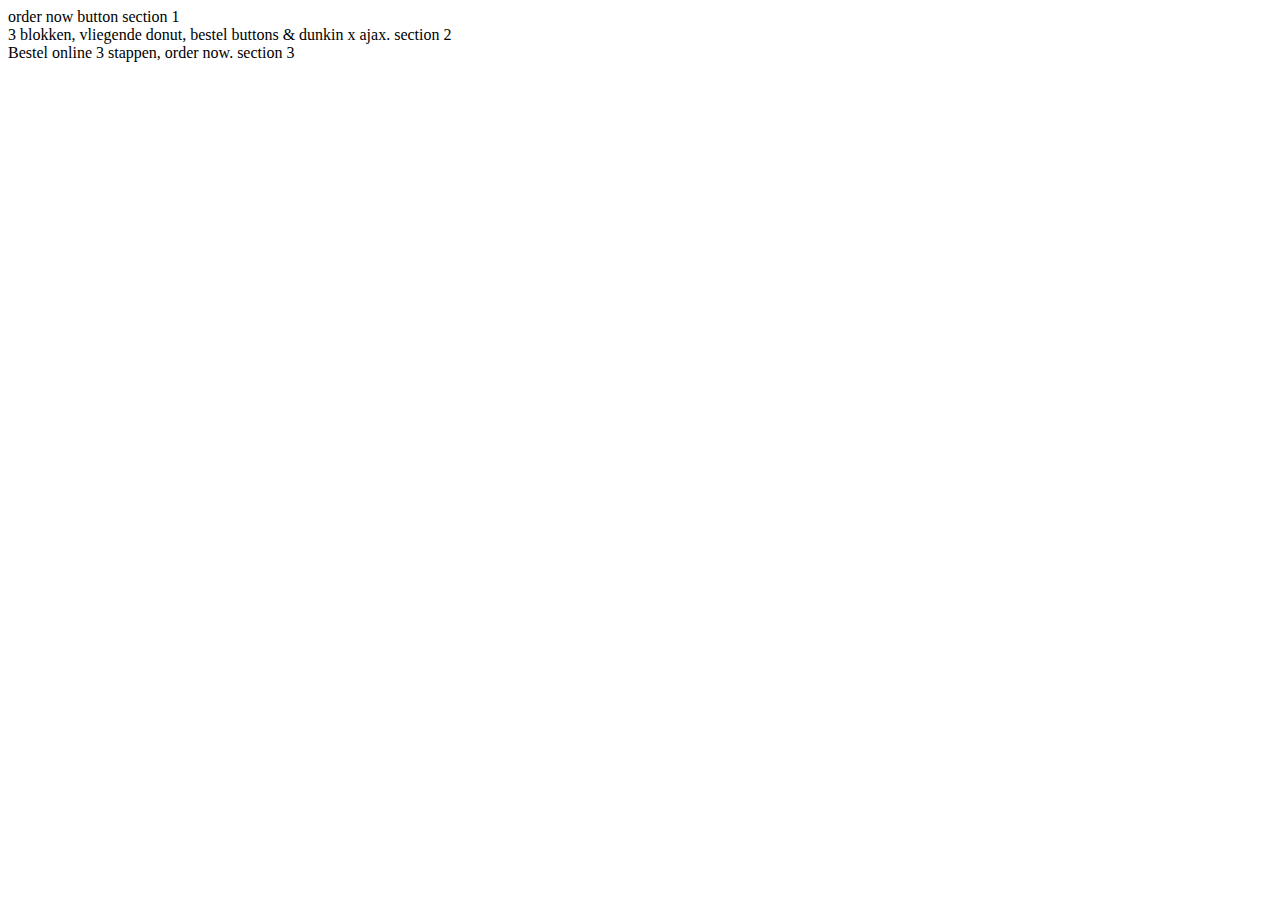
==== index.html @ c522152b "agenda updated" ====
<!doctype html>
<html lang="nl">
	
<head>
	<meta charset="UTF-8">
	<meta name="author" content="jouw naam">
	<meta name="viewport" content="width=device-width, initial-scale=1">
	
	<title>Dunkin'</title>
	
	<link href="styles/style.css" rel="stylesheet">
	<link rel="icon" type="image/svg+xml" href="images/favicon.svg">
</head>

<body>
	<main>
<section>
	order now button section 1
</section>

<section>
	3 blokken, vliegende donut, bestel buttons & dunkin x ajax. section 2
</section>

<section>
	Bestel online 3 stappen, order now. section 3
</section>


<section></section>


	</main>

	<script src="scripts/script.js"></script>
</body>
	
</html>
---- styles/style.css ----
/* CSS Document */
*, *::after, *::before {
  box-sizing:border-box;  
}
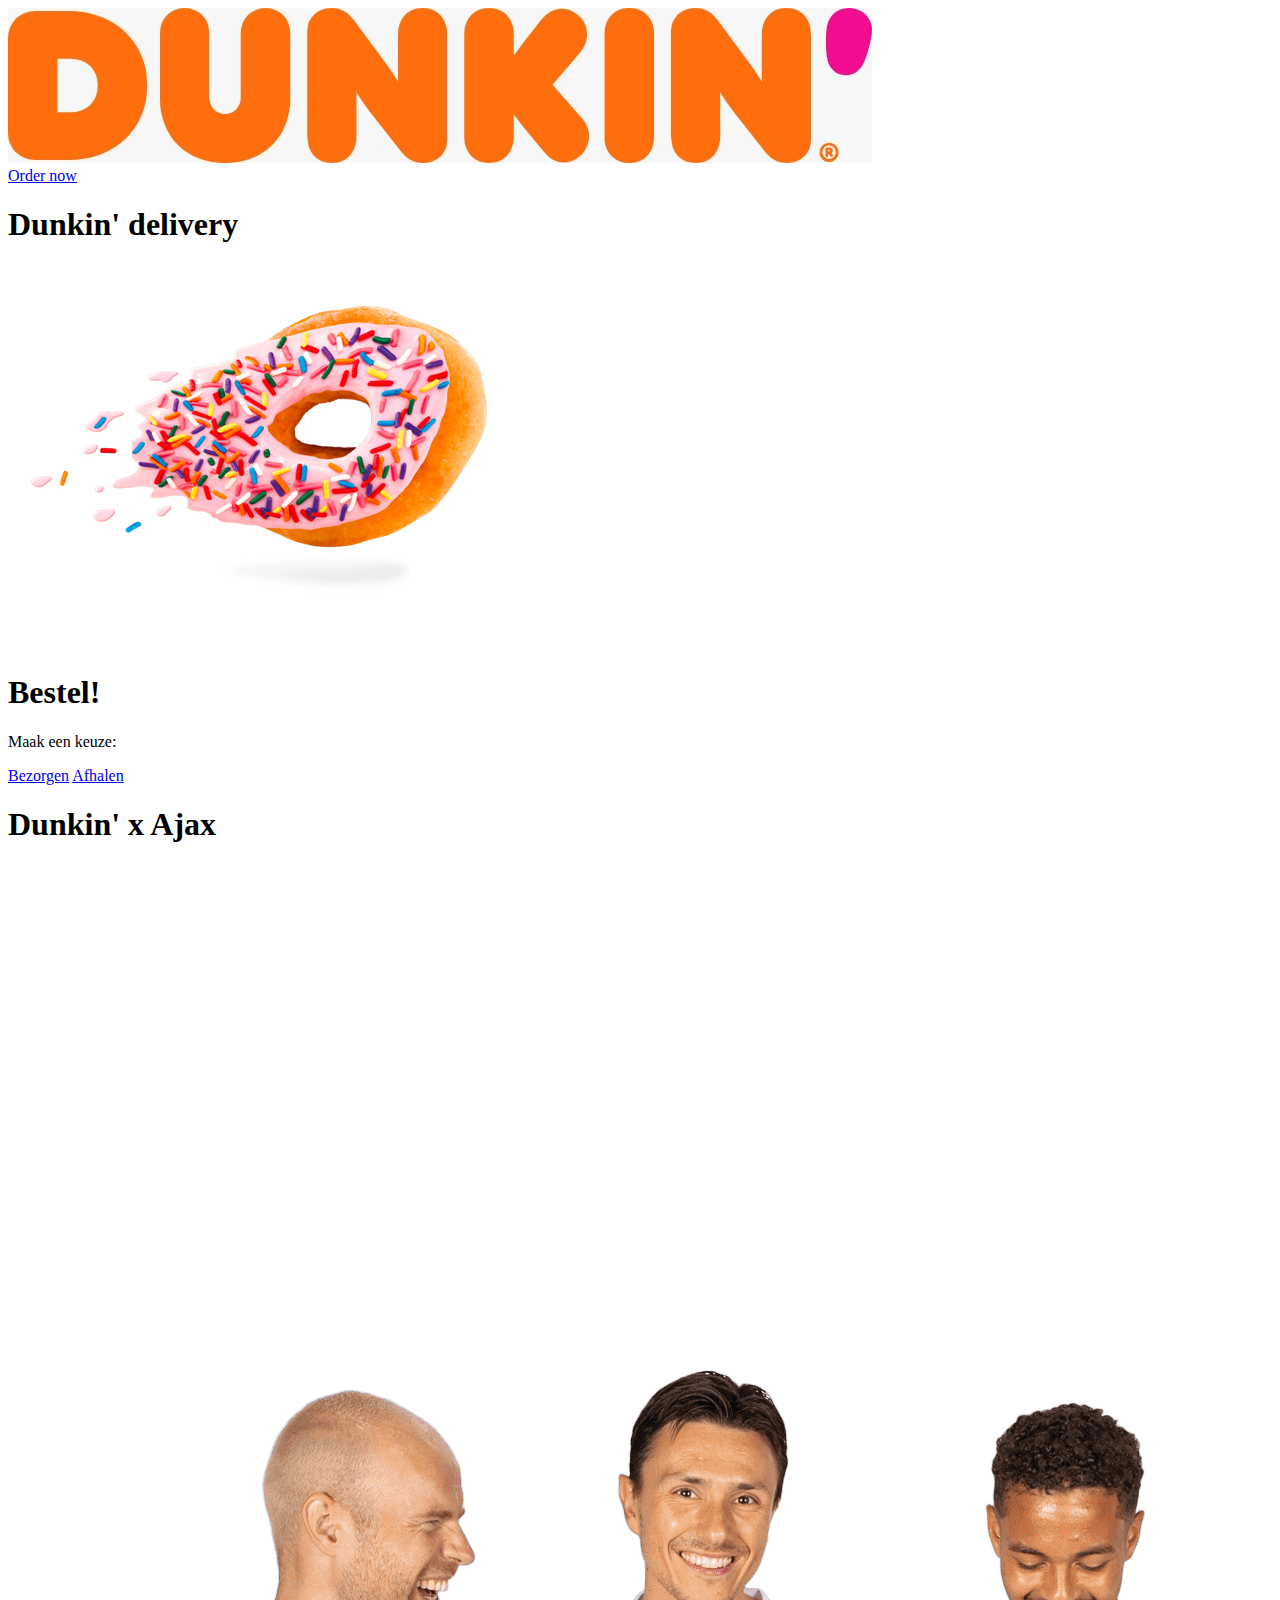
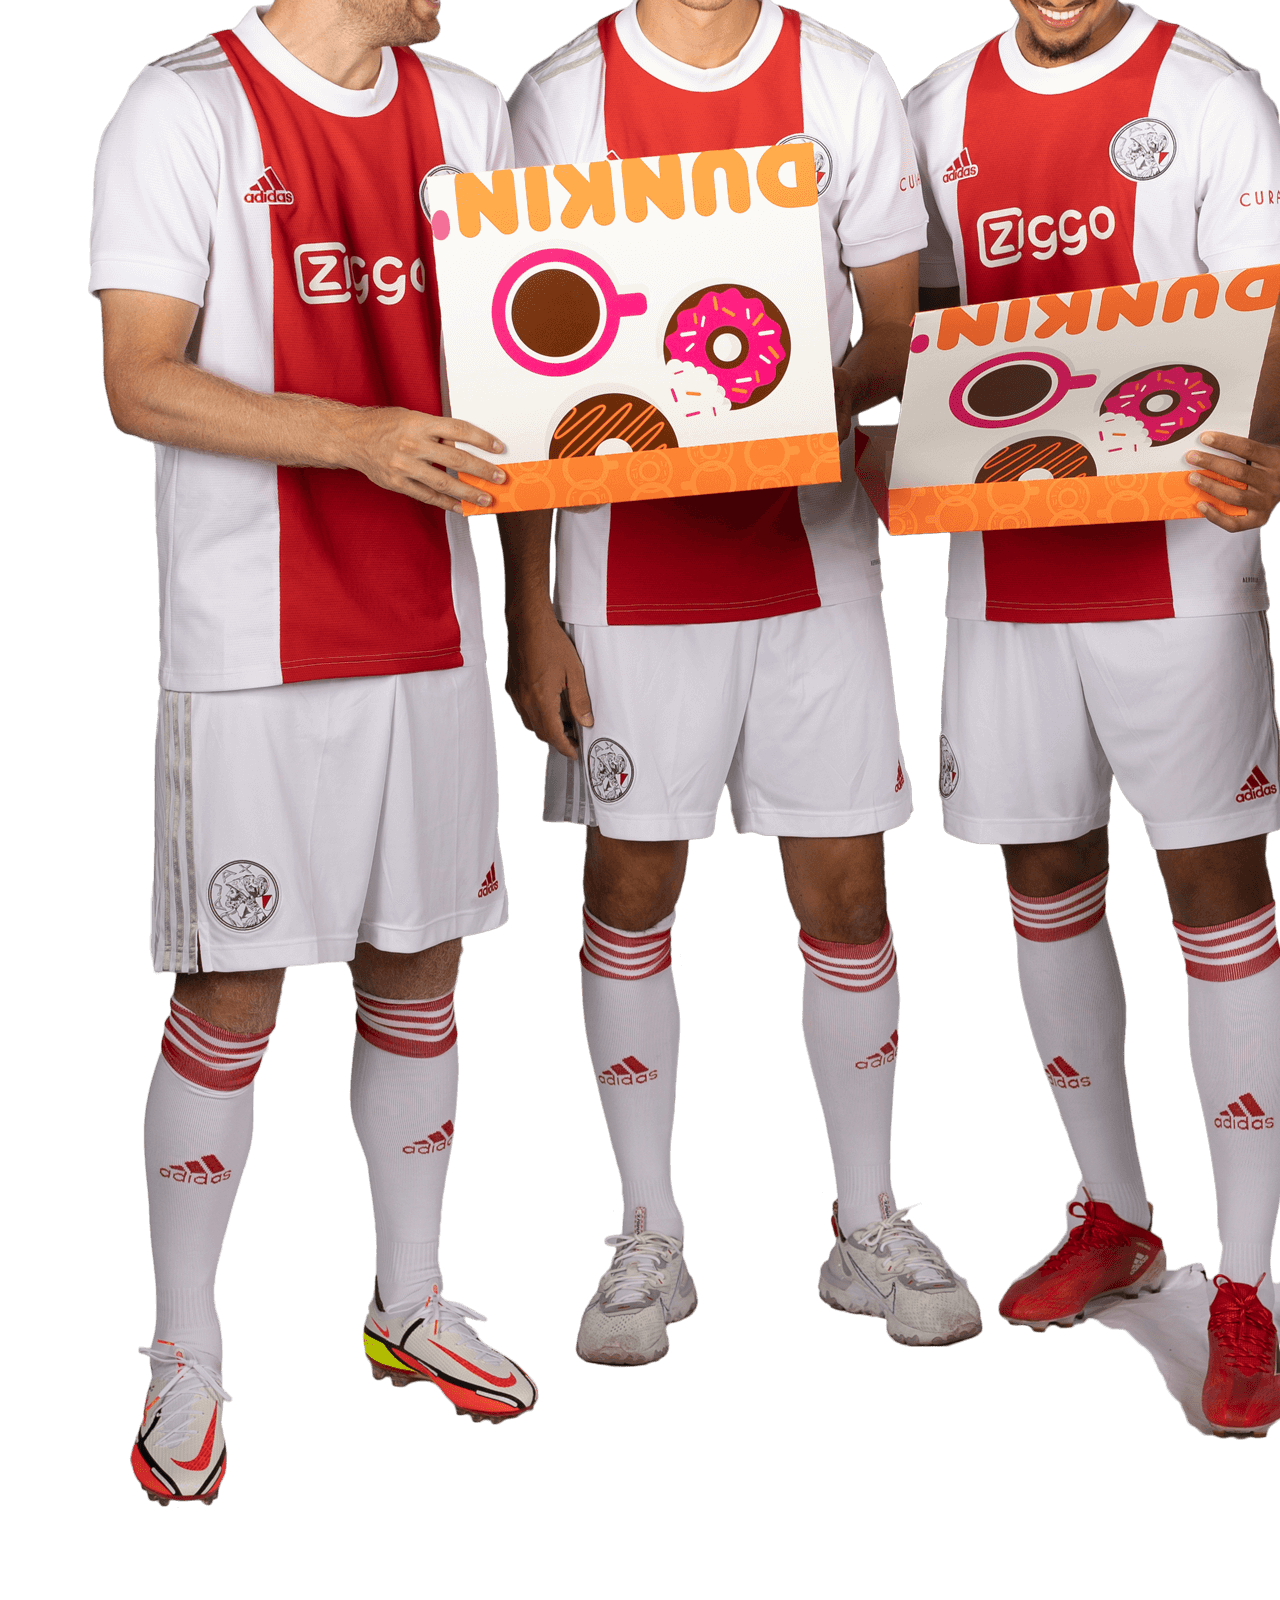
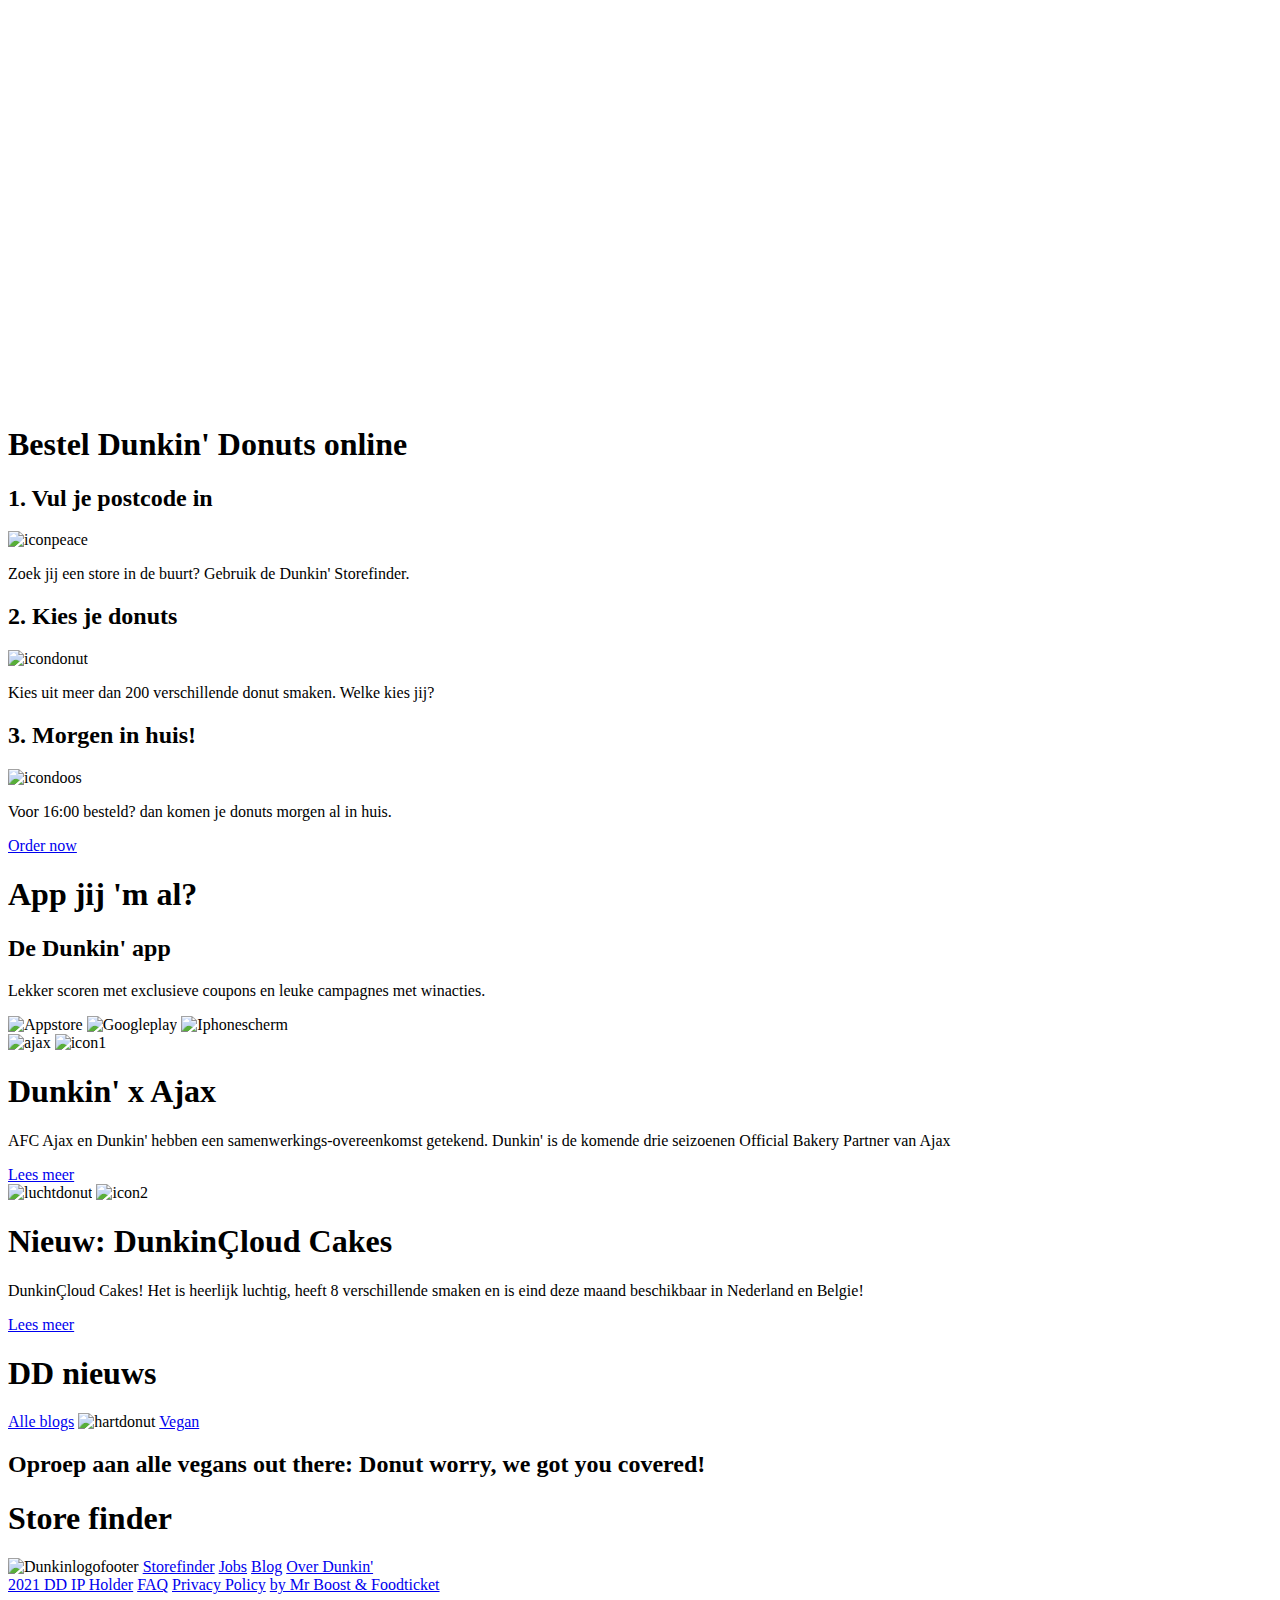
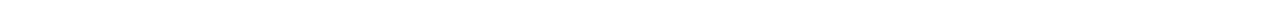
==== commit 0ab1da0b: "html toegevoegd" ====
--- a/index.html
+++ b/index.html
@@ -1,38 +1,136 @@
 <!doctype html>
 <html lang="nl">
-	
+
 <head>
 	<meta charset="UTF-8">
 	<meta name="author" content="jouw naam">
 	<meta name="viewport" content="width=device-width, initial-scale=1">
-	
+
 	<title>Dunkin'</title>
-	
+
 	<link href="styles/style.css" rel="stylesheet">
 	<link rel="icon" type="image/svg+xml" href="images/favicon.svg">
 </head>
 
 <body>
+	<header>
+		<img src="/images/DunkinLogo.jpg" alt="dunkinlogo">
+		<nav>
+
+		</nav>
+	</header>
+
 	<main>
-<section>
-	order now button section 1
-</section>
-
-<section>
-	3 blokken, vliegende donut, bestel buttons & dunkin x ajax. section 2
-</section>
-
-<section>
-	Bestel online 3 stappen, order now. section 3
-</section>
+		<section>
+			<a href="#">Order now</a>
+		</section>
 
 
-<section></section>
+		<section>
+			<h1>Dunkin' delivery</h1>
+			<img src="/images/VliegendeDonut.png" alt="vliegendedonut">
+		</section>
 
+		<section>
+			<h1>Bestel!</h1>
+			<p>Maak een keuze:</p>
+			<a href="#">Bezorgen</a>
+			<a href="#">Afhalen</a>
+		</section>
+
+		<section>
+			<h1>Dunkin' x Ajax</h1>
+			<img src="/images/AjaxDonuts.png" alt="ajax">
+		</section>
+
+
+		<section>
+			<h1>Bestel Dunkin' Donuts online</h1>
+
+			<article>
+				<h2>1. Vul je postcode in</h2>
+				<img src="/images/" alt="iconpeace">
+				<p>Zoek jij een store in de buurt? Gebruik de Dunkin' Storefinder.</p>
+			</article>
+
+			<article>
+				<h2>2. Kies je donuts</h2>
+				<img src="/images/" alt="icondonut">
+				<p>Kies uit meer dan 200 verschillende donut smaken. Welke kies jij?</p>
+			</article>
+
+			<article>
+				<h2>3. Morgen in huis!</h2>
+				<img src="/images/" alt="icondoos">
+				<p>Voor 16:00 besteld? dan komen je donuts morgen al in huis.</p>
+			</article>
+
+			<a href="#">Order now</a>
+
+		</section>
+
+
+		<section>
+			<h1>App jij 'm al?</h1>
+			<h2>De Dunkin' app</h2>
+			<p>Lekker scoren met exclusieve coupons en leuke campagnes met winacties.</p>
+
+			<img src="/images/" alt="Appstore">
+			<img src="/images/" alt="Googleplay">
+			<img src="/images/" alt="Iphonescherm">
+		</section>
+
+		<section>
+			<img src="/images/" alt="ajax">
+			<img src="/images/" alt="icon1">
+			<h1>Dunkin' x Ajax</h1>
+			<p>AFC Ajax en Dunkin' hebben een samenwerkings-overeenkomst getekend. Dunkin' is de komende drie seizoenen
+				Official Bakery Partner van Ajax</p>
+			<a href="#">Lees meer</a>
+		</section>
+
+		<section>
+			<img src="/images/" alt="luchtdonut">
+			<img src="/images/" alt="icon2">
+			<h1>Nieuw: DunkinÇloud Cakes</h1>
+			<p>DunkinÇloud Cakes! Het is heerlijk luchtig, heeft 8 verschillende smaken en is eind deze maand
+				beschikbaar in Nederland en Belgie!</p>
+			<a href="#">Lees meer</a>
+		</section>
+
+		<section>
+			<h1>DD nieuws</h1>
+			<a href="#">Alle blogs</a>
+			<img src="/images/" alt="hartdonut">
+			<a href="#">Vegan</a>
+			<h2>Oproep aan alle vegans out there: Donut worry, we got you covered!</h2>
+		</section>
+
+		<section>
+			<h1>Store finder</h1>
+		</section>
 
 	</main>
 
+	<footer>
+		<section>
+			<img src="/images/" alt="Dunkinlogofooter">
+			<a href="#">Storefinder</a>
+			<a href="#">Jobs</a>
+			<a href="#">Blog</a>
+			<a href="#">Over Dunkin'</a>
+		</section>
+
+		<section>
+			<a href="#">2021 DD IP Holder</a>
+			<a href="#">FAQ</a>
+			<a href="#">Privacy Policy</a>
+			<a href="#">by Mr Boost & Foodticket</a>
+		</section>
+
+	</footer>
+
 	<script src="scripts/script.js"></script>
 </body>
-	
-</html>
+
+</html>--- a/styles/style.css
+++ b/styles/style.css
@@ -3,3 +3,10 @@
   box-sizing:border-box;  
 }
 
+section:nth-of-type(1) {
+
+}
+section:nth-of-type(1) a:nth-of-type(2){
+
+}
+
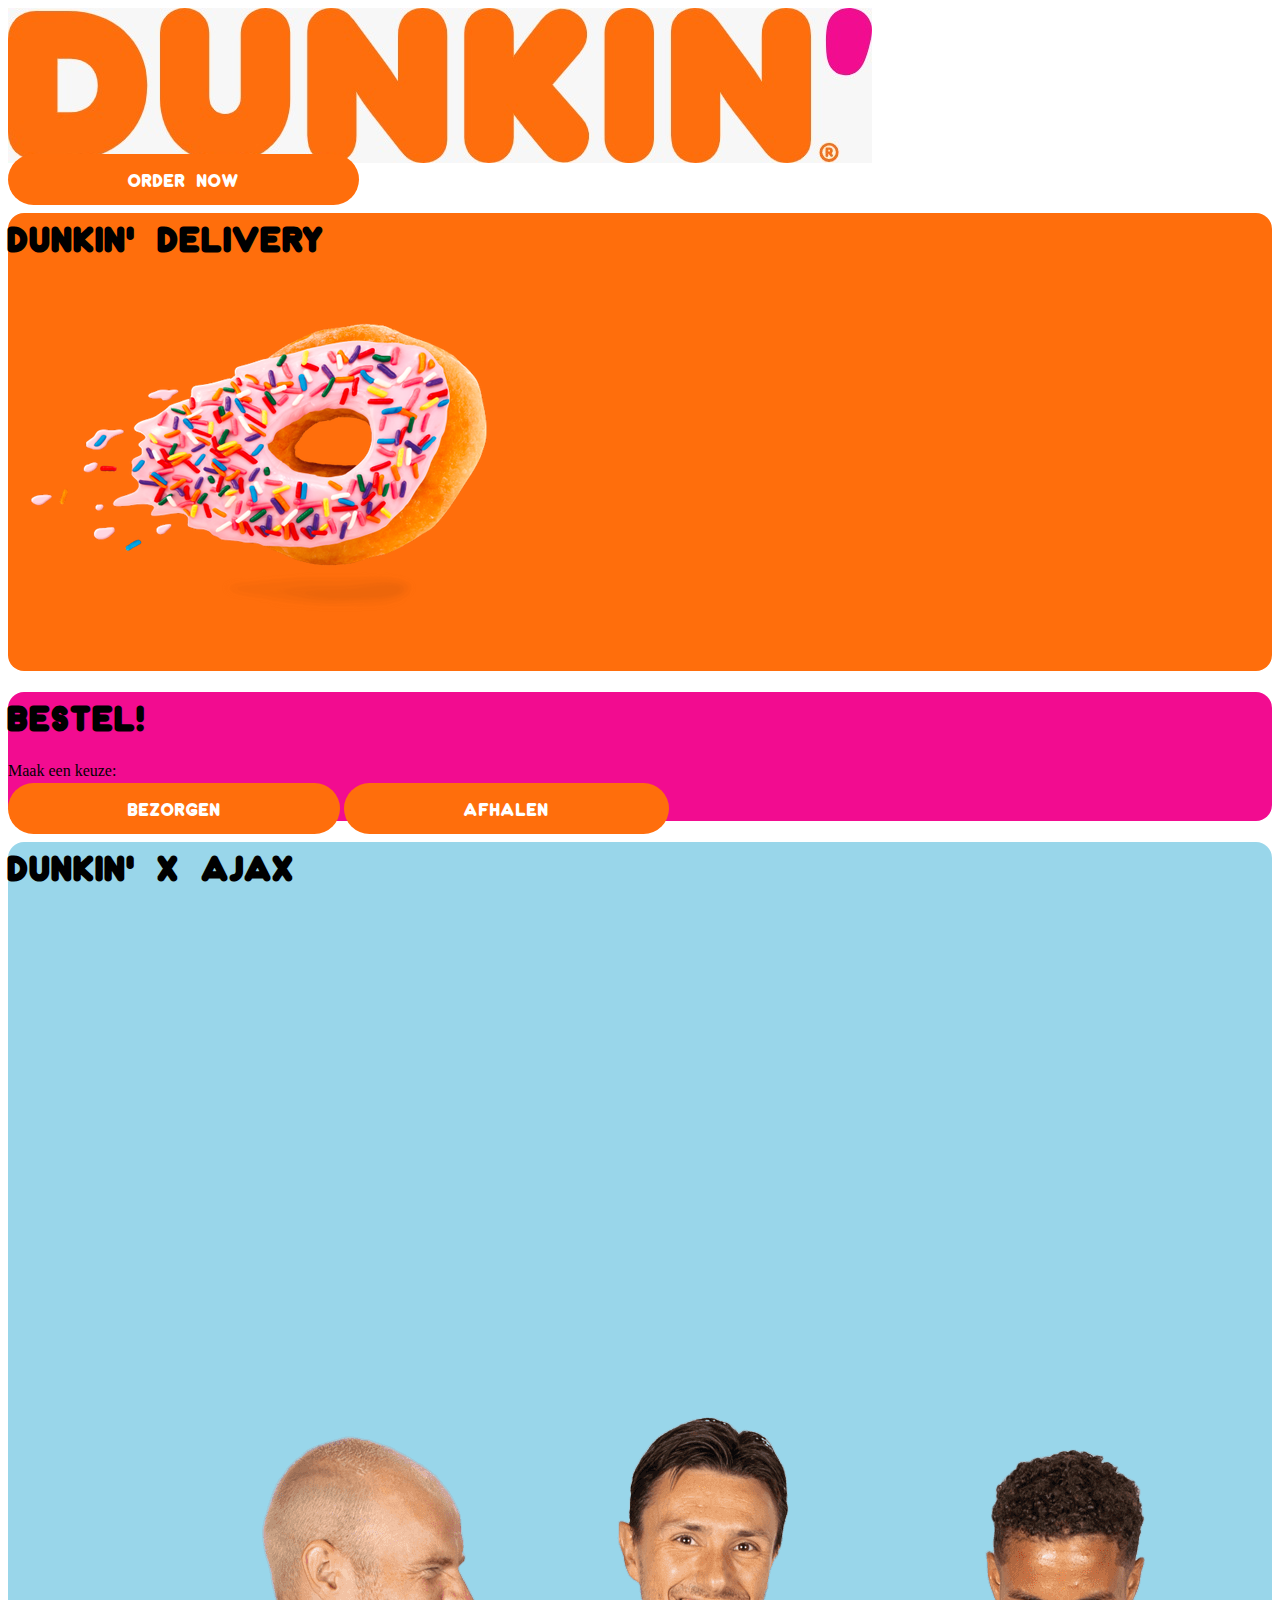
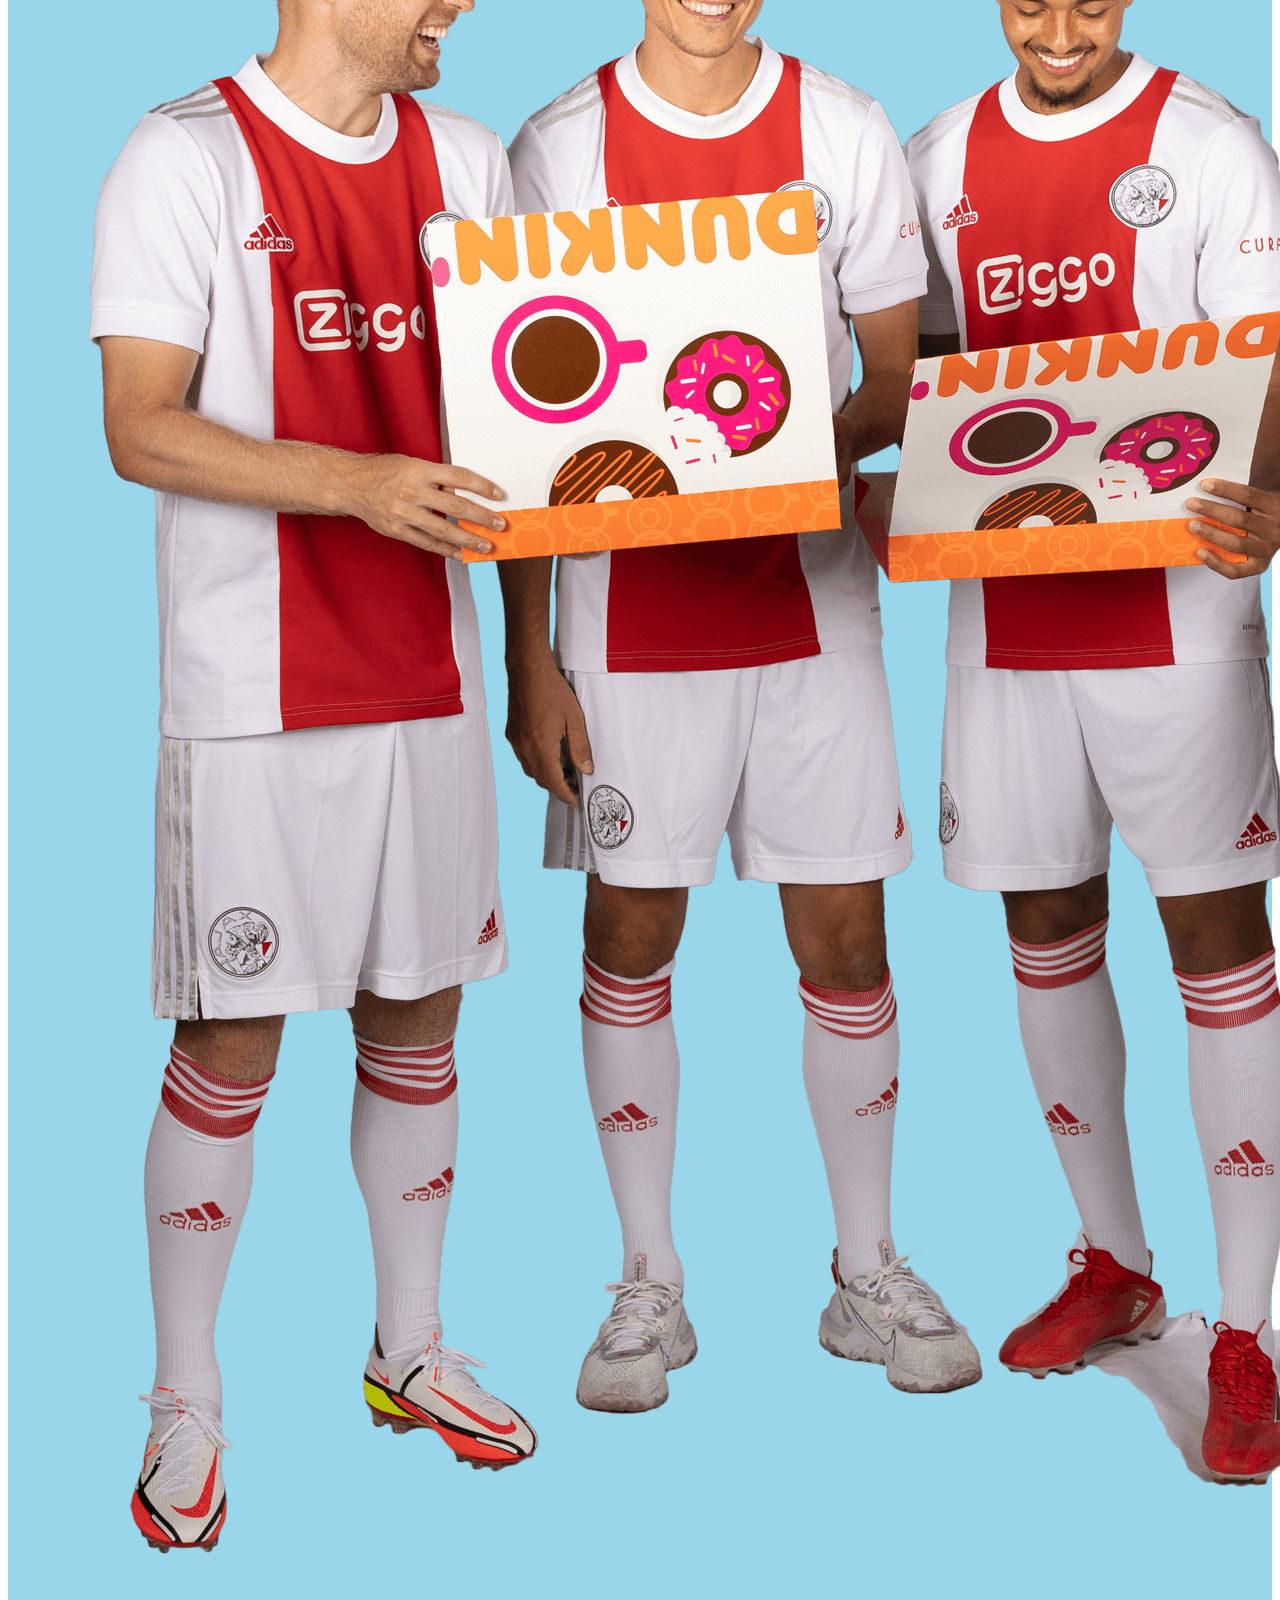
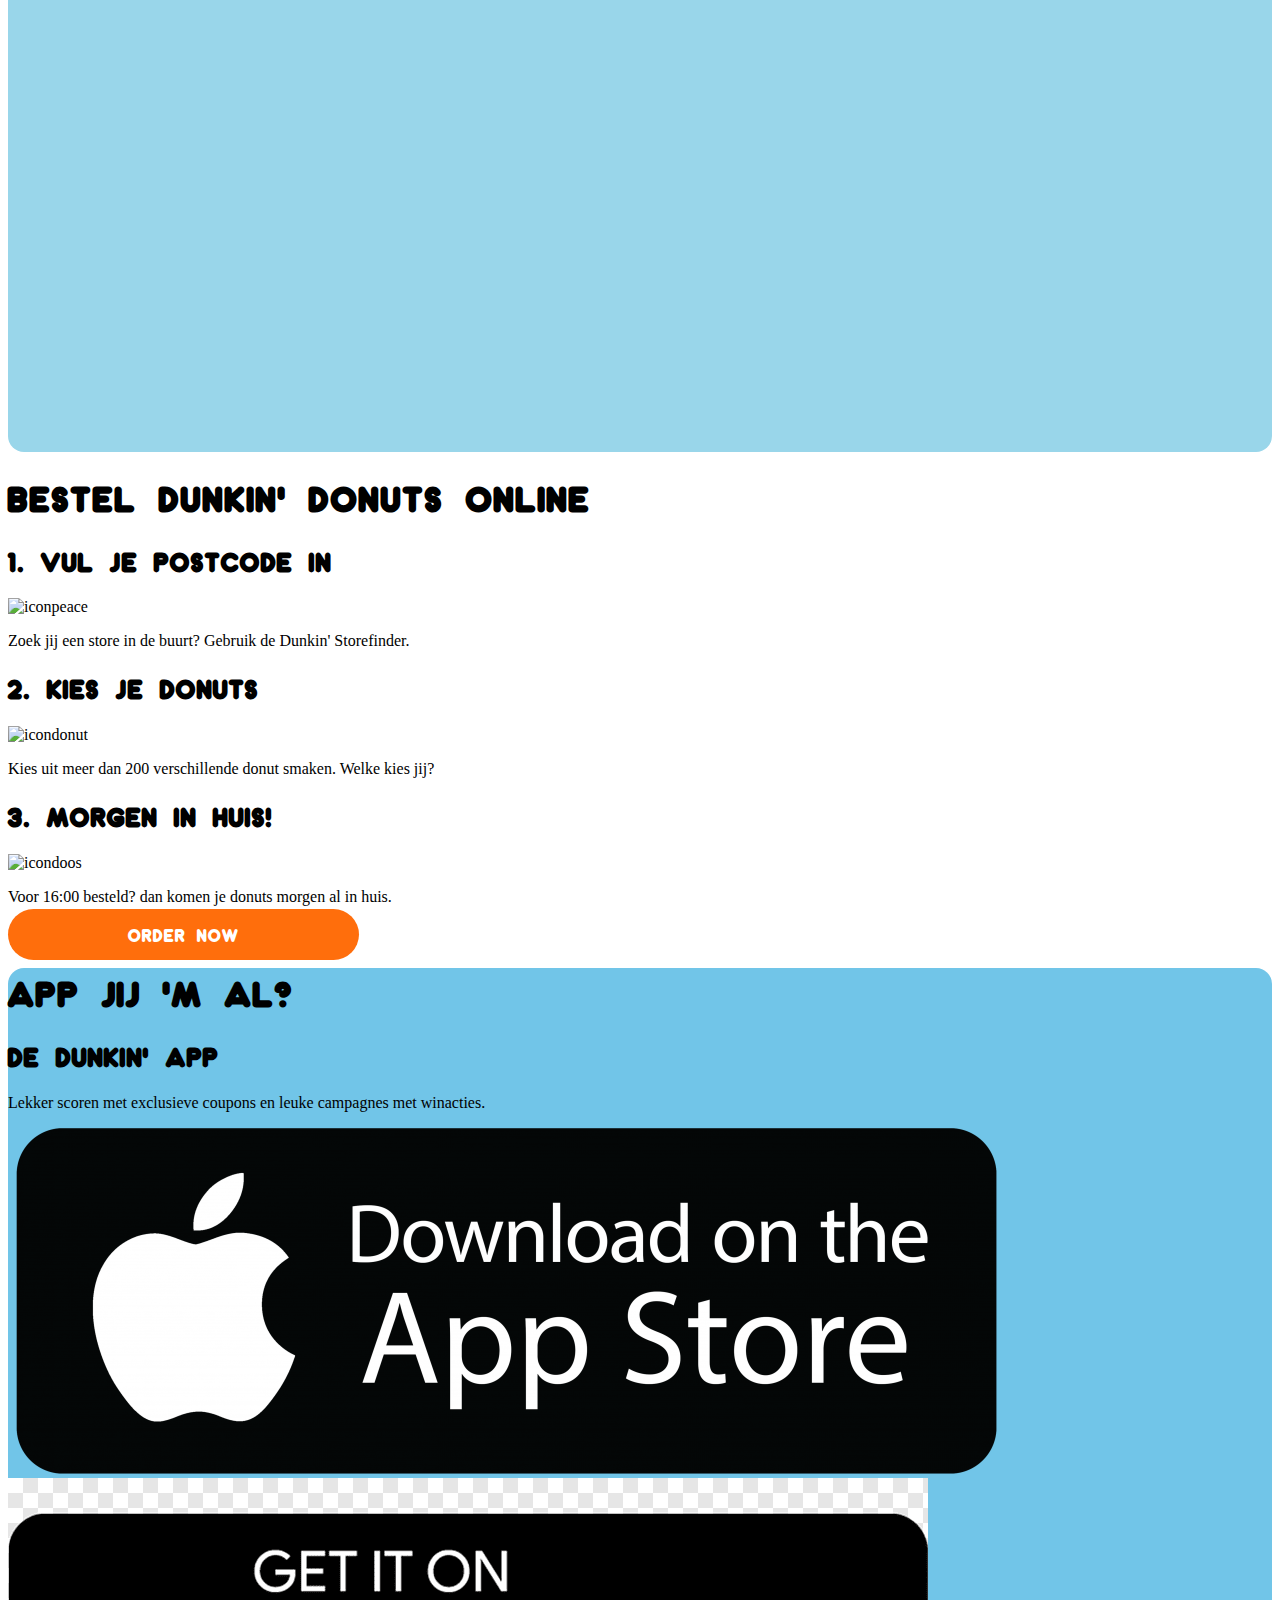
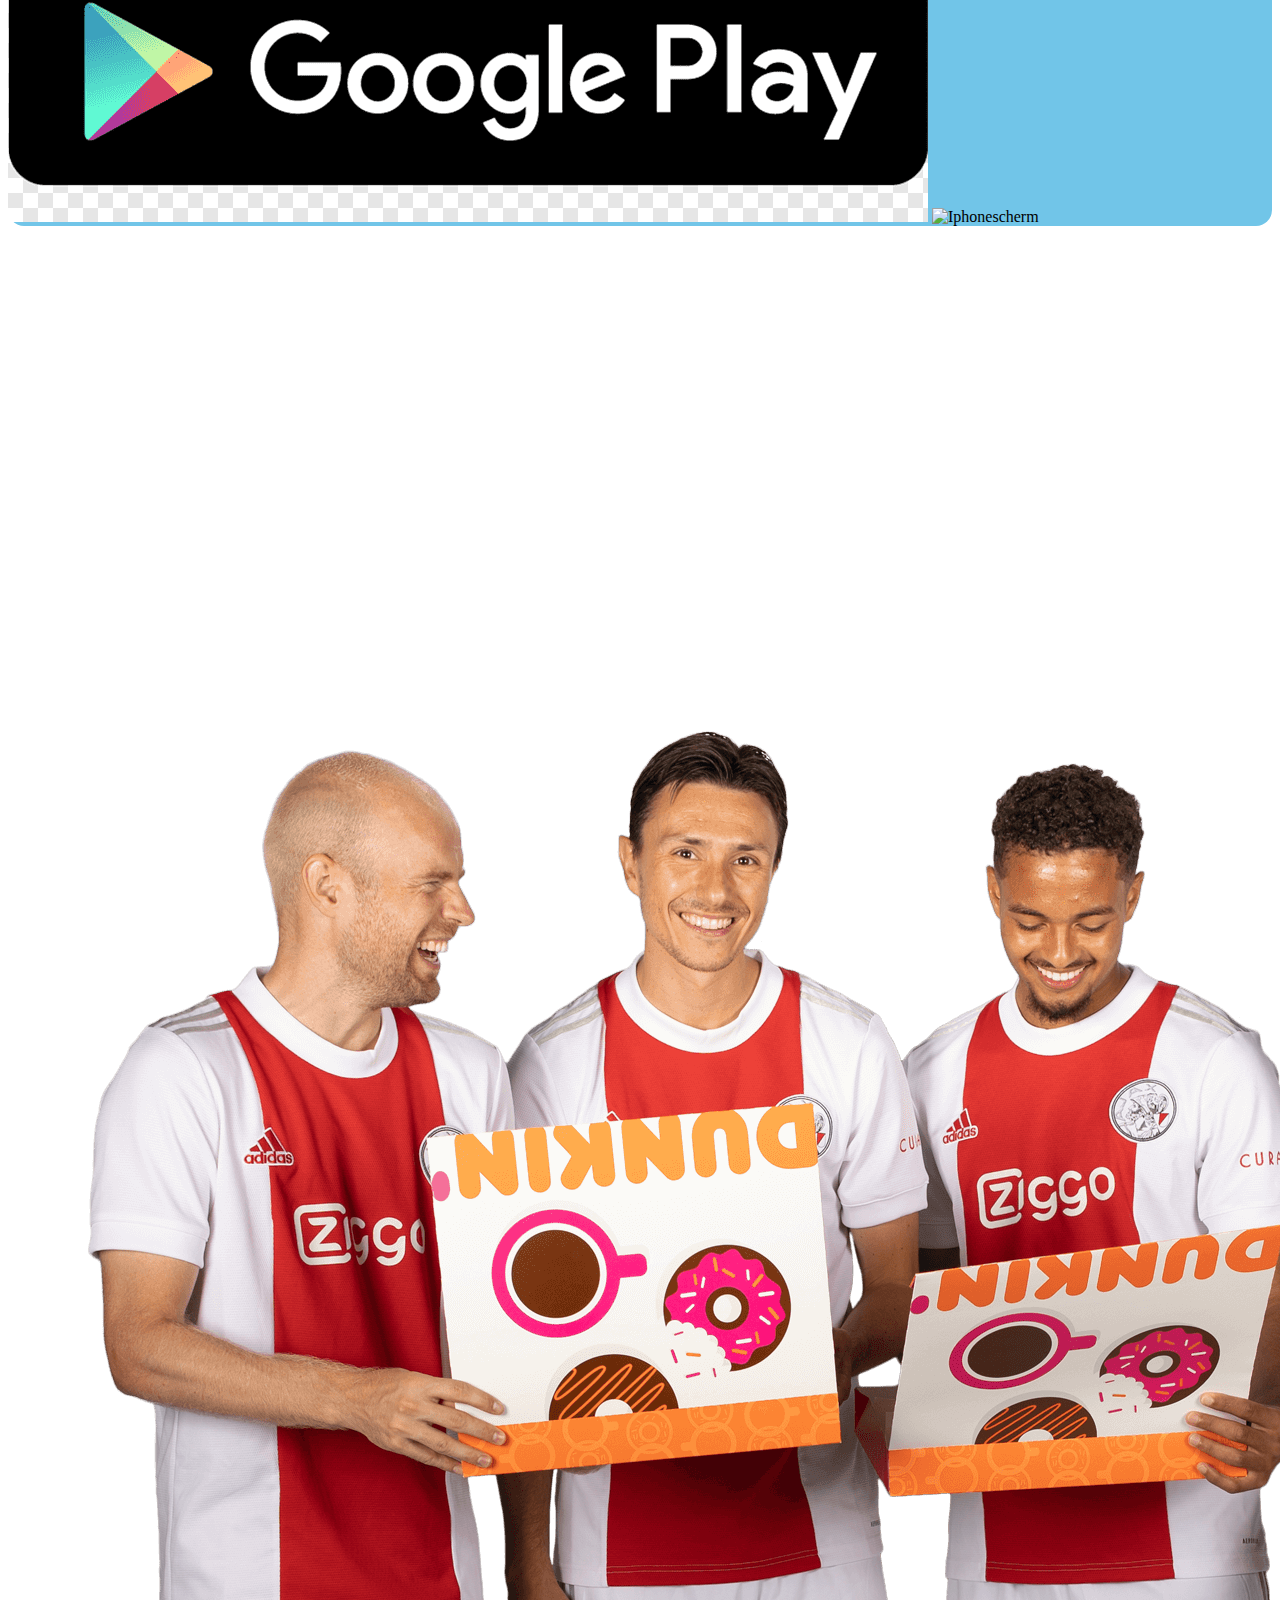
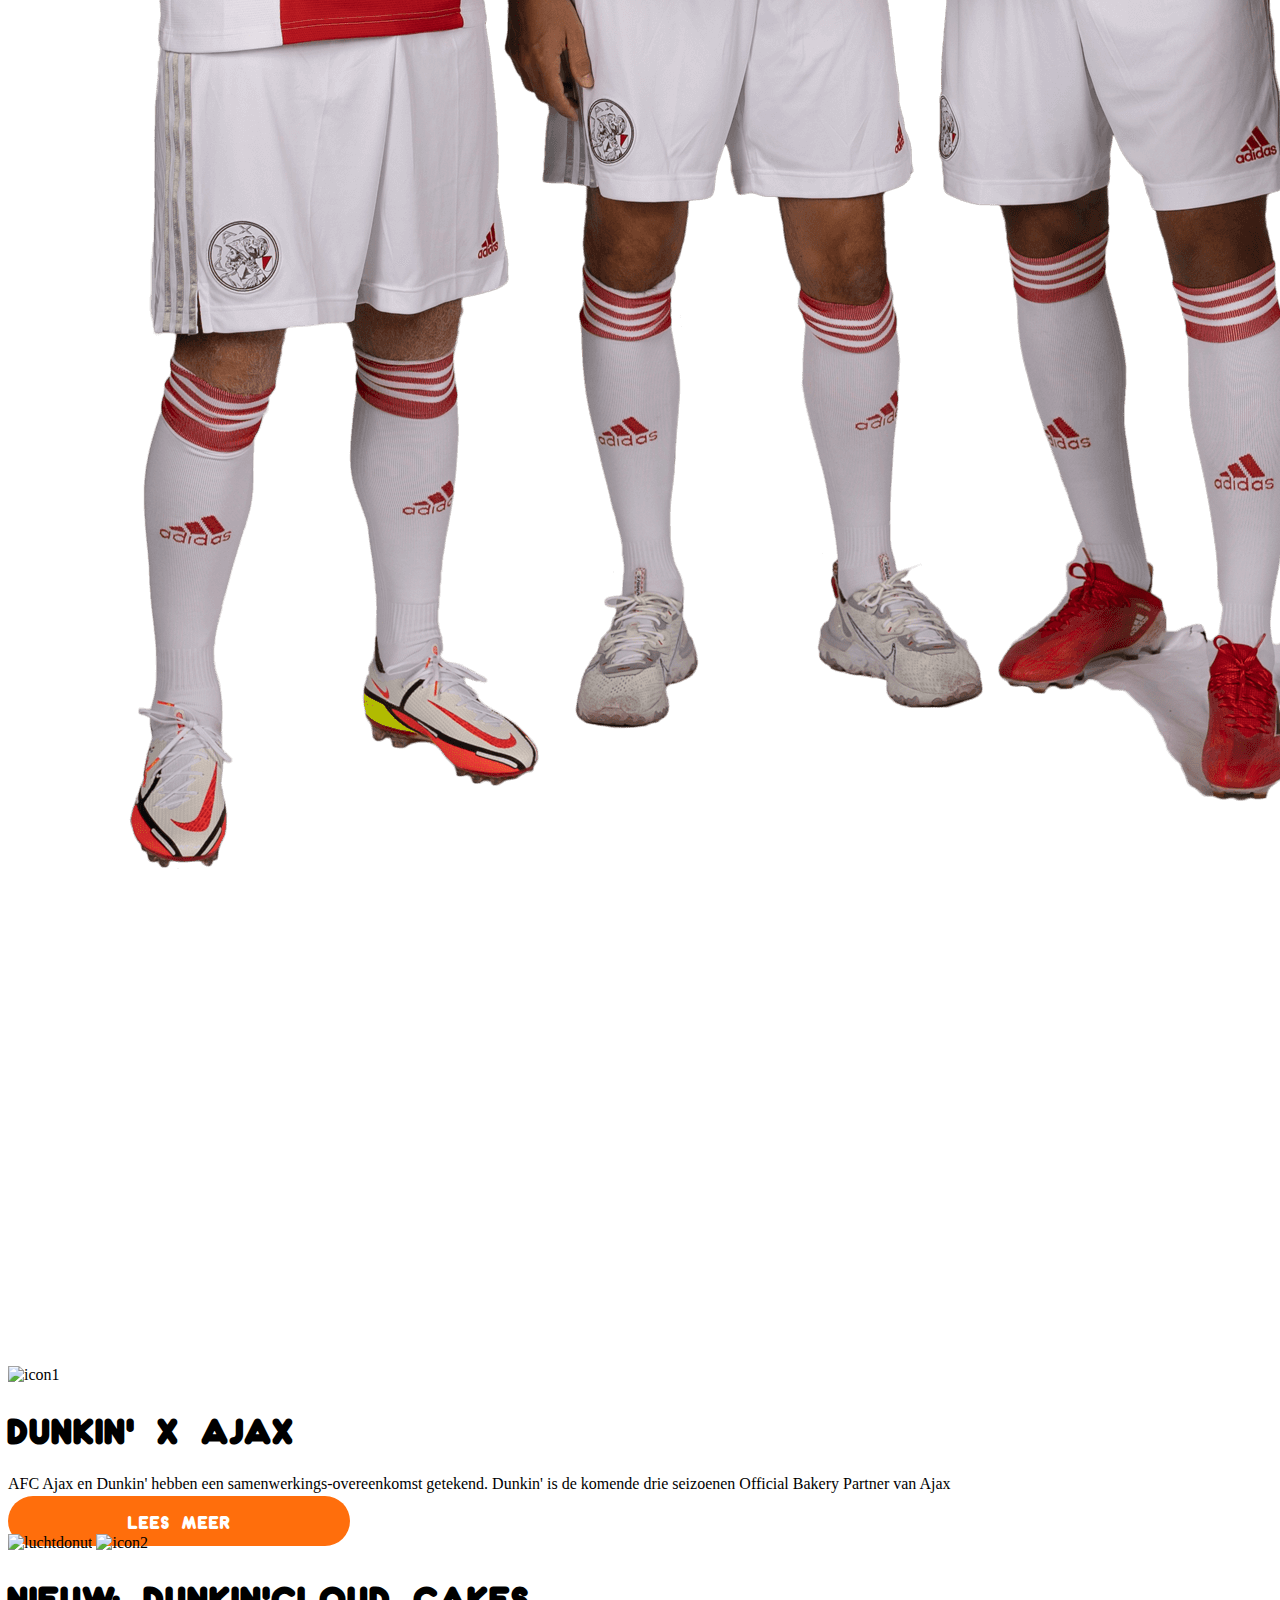
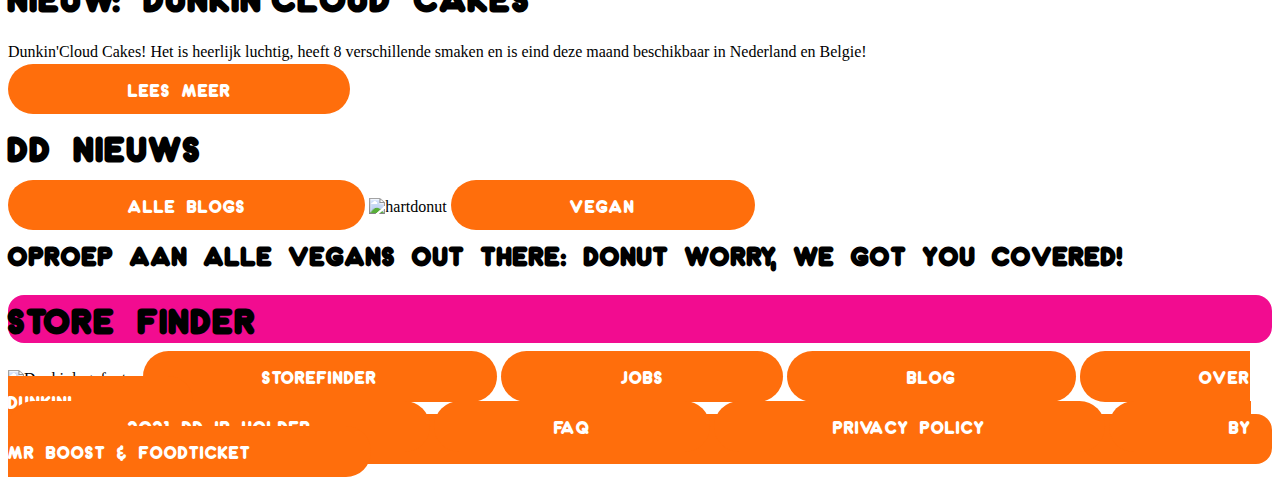
==== commit f1042a71: "Html aangepast, css toegevoegd." ====
--- a/index.html
+++ b/index.html
@@ -3,7 +3,7 @@
 
 <head>
 	<meta charset="UTF-8">
-	<meta name="author" content="jouw naam">
+	<meta name="author" content="Janice">
 	<meta name="viewport" content="width=device-width, initial-scale=1">
 
 	<title>Dunkin'</title>
@@ -14,7 +14,7 @@
 
 <body>
 	<header>
-		<img src="/images/DunkinLogo.jpg" alt="dunkinlogo">
+		<img src="images/DunkinLogo.jpg" alt="dunkinlogo">
 		<nav>
 
 		</nav>
@@ -28,7 +28,7 @@
 
 		<section>
 			<h1>Dunkin' delivery</h1>
-			<img src="/images/VliegendeDonut.png" alt="vliegendedonut">
+			<img src="images/VliegendeDonut.png" alt="vliegendedonut">
 		</section>
 
 		<section>
@@ -40,7 +40,7 @@
 
 		<section>
 			<h1>Dunkin' x Ajax</h1>
-			<img src="/images/AjaxDonuts.png" alt="ajax">
+			<img src="images/AjaxDonuts.png" alt="ajax">
 		</section>
 
 
@@ -49,19 +49,19 @@
 
 			<article>
 				<h2>1. Vul je postcode in</h2>
-				<img src="/images/" alt="iconpeace">
+				<img src="images/" alt="iconpeace">
 				<p>Zoek jij een store in de buurt? Gebruik de Dunkin' Storefinder.</p>
 			</article>
 
 			<article>
 				<h2>2. Kies je donuts</h2>
-				<img src="/images/" alt="icondonut">
+				<img src="images/" alt="icondonut">
 				<p>Kies uit meer dan 200 verschillende donut smaken. Welke kies jij?</p>
 			</article>
 
 			<article>
 				<h2>3. Morgen in huis!</h2>
-				<img src="/images/" alt="icondoos">
+				<img src="images/" alt="icondoos">
 				<p>Voor 16:00 besteld? dan komen je donuts morgen al in huis.</p>
 			</article>
 
@@ -75,14 +75,14 @@
 			<h2>De Dunkin' app</h2>
 			<p>Lekker scoren met exclusieve coupons en leuke campagnes met winacties.</p>
 
-			<img src="/images/" alt="Appstore">
-			<img src="/images/" alt="Googleplay">
-			<img src="/images/" alt="Iphonescherm">
+			<img src="images/appstoredownload.png" alt="Appstore">
+			<img src="images/googleplaydownload.png" alt="Googleplay">
+			<img src="images/" alt="Iphonescherm">
 		</section>
 
 		<section>
-			<img src="/images/" alt="ajax">
-			<img src="/images/" alt="icon1">
+			<img src="images/AjaxDonuts.png" alt="ajax">
+			<img src="images/" alt="icon1">
 			<h1>Dunkin' x Ajax</h1>
 			<p>AFC Ajax en Dunkin' hebben een samenwerkings-overeenkomst getekend. Dunkin' is de komende drie seizoenen
 				Official Bakery Partner van Ajax</p>
@@ -90,10 +90,10 @@
 		</section>
 
 		<section>
-			<img src="/images/" alt="luchtdonut">
-			<img src="/images/" alt="icon2">
-			<h1>Nieuw: DunkinÇloud Cakes</h1>
-			<p>DunkinÇloud Cakes! Het is heerlijk luchtig, heeft 8 verschillende smaken en is eind deze maand
+			<img src="images/" alt="luchtdonut">
+			<img src="images/" alt="icon2">
+			<h1>Nieuw: Dunkin'Cloud Cakes</h1>
+			<p>Dunkin'Cloud Cakes! Het is heerlijk luchtig, heeft 8 verschillende smaken en is eind deze maand
 				beschikbaar in Nederland en Belgie!</p>
 			<a href="#">Lees meer</a>
 		</section>
@@ -101,7 +101,7 @@
 		<section>
 			<h1>DD nieuws</h1>
 			<a href="#">Alle blogs</a>
-			<img src="/images/" alt="hartdonut">
+			<img src="images/" alt="hartdonut">
 			<a href="#">Vegan</a>
 			<h2>Oproep aan alle vegans out there: Donut worry, we got you covered!</h2>
 		</section>
@@ -114,7 +114,7 @@
 
 	<footer>
 		<section>
-			<img src="/images/" alt="Dunkinlogofooter">
+			<img src="images/" alt="Dunkinlogofooter">
 			<a href="#">Storefinder</a>
 			<a href="#">Jobs</a>
 			<a href="#">Blog</a>
--- a/styles/style.css
+++ b/styles/style.css
@@ -3,10 +3,69 @@
   box-sizing:border-box;  
 }
 
+@font-face {
+  font-family: 'Dunkin Regular';
+  font-style: normal;
+  font-weight: normal;
+  src: local('Dunkin Regular'), url('../assets/Dunkin.woff') format('woff');
+  }
+
+  h1 {
+    font-family: 'Dunkin Regular';
+    text-transform: uppercase;
+  }
+  
+  h2{
+    font-family: 'Dunkin Regular';
+    text-transform: uppercase;
+  }
+
+a {
+  background-color: #ff6e0c;
+  color:#ffffff;
+  font-family: 'Dunkin Regular';
+  text-transform: uppercase;
+  text-decoration: none;
+  padding: 0.80em 7.48em;
+  border-radius: 7.48em;
+}
+}
+
 section:nth-of-type(1) {
 
 }
-section:nth-of-type(1) a:nth-of-type(2){
+
+section:nth-of-type(2) {
+background-color: #ff6e0c;
+border-radius: 1em;
+}
+
+section:nth-of-type(3) {
+  background-color: #f20c90;
+  border-radius: 1em;
+  }
+
+  section:nth-of-type(4) {
+    background-color: #99d6ea;
+    border-radius: 1em;
+    }
+
+    section:nth-of-type(6) {
+      background-color: #71c5e8;
+      border-radius: 1em;
+      }
+  
+      section:nth-of-type(10) {
+        background-color: #f20c90;
+        border-radius: 1em;
+        }
+    
+  
+section:nth-of-type(3) a:nth-of-type(1){
 
 }
 
+section:nth-of-type(3) a:nth-of-type(2){
+
+}
+
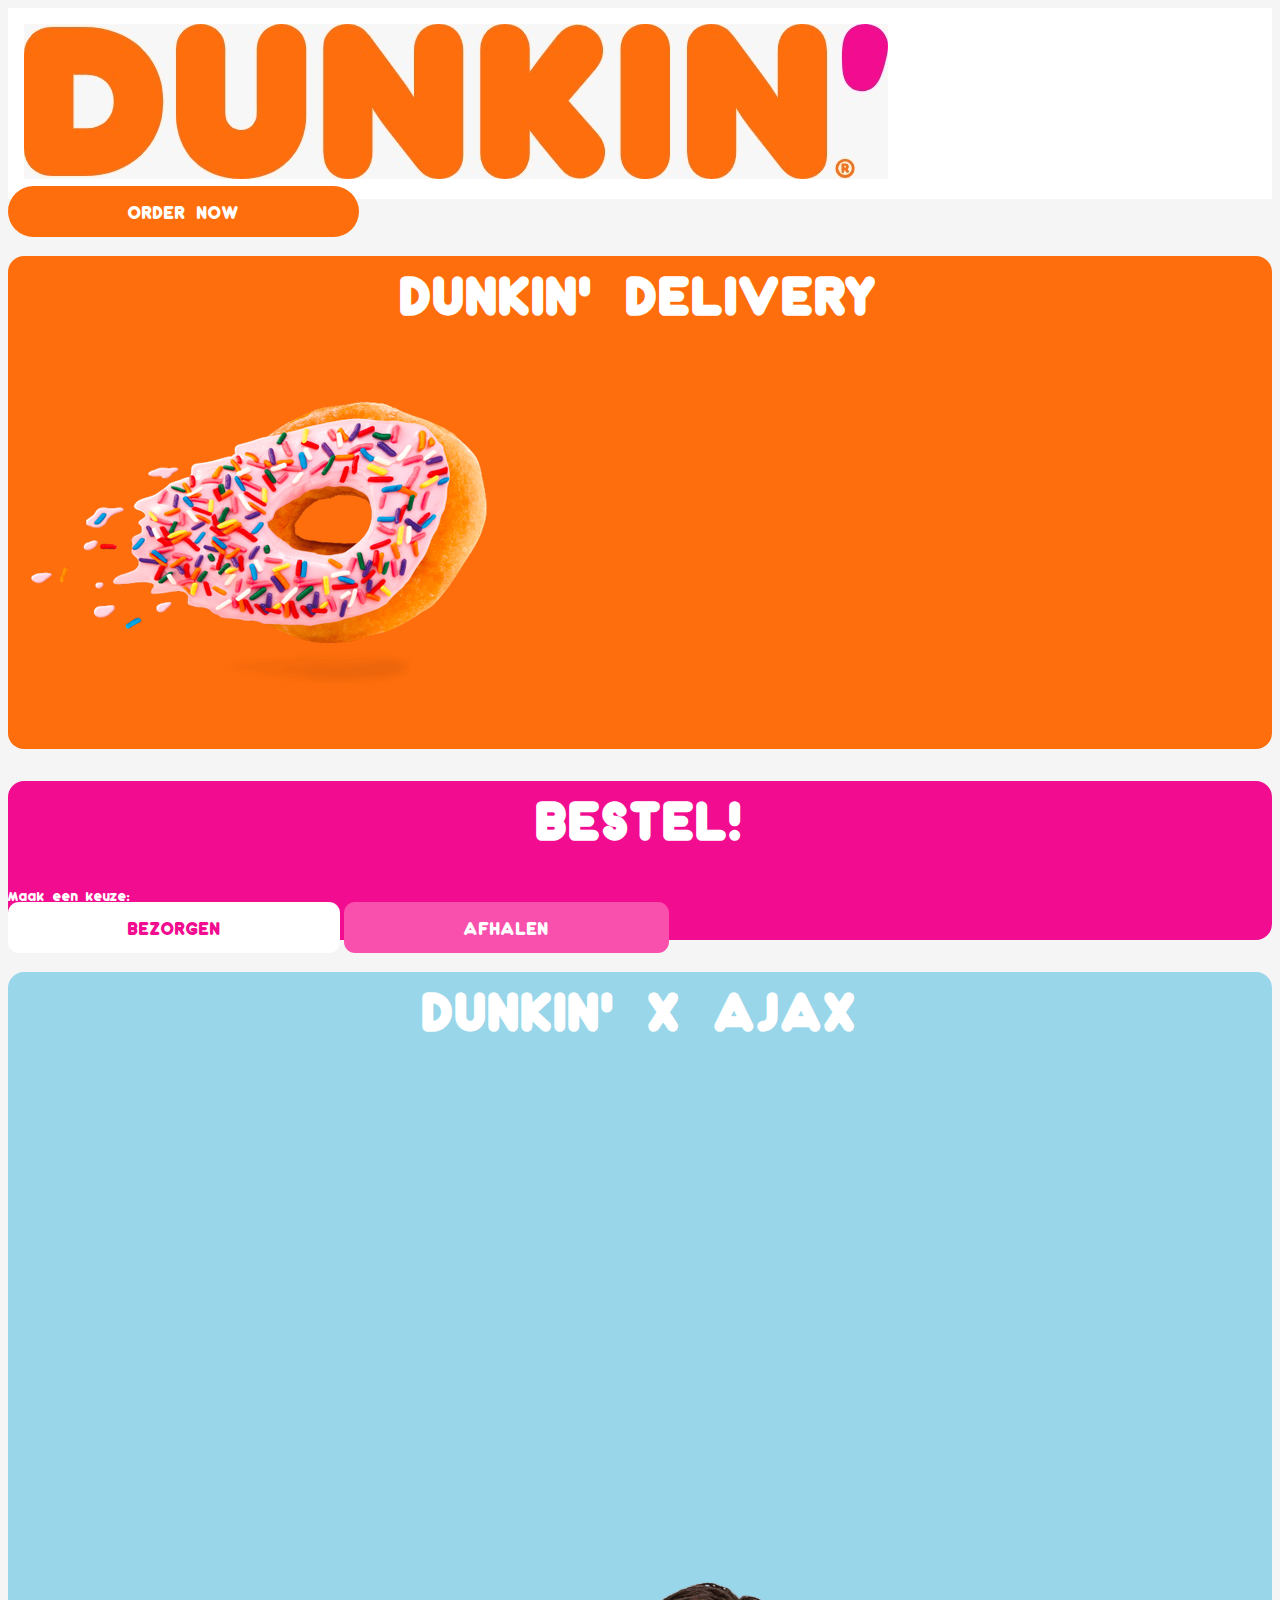
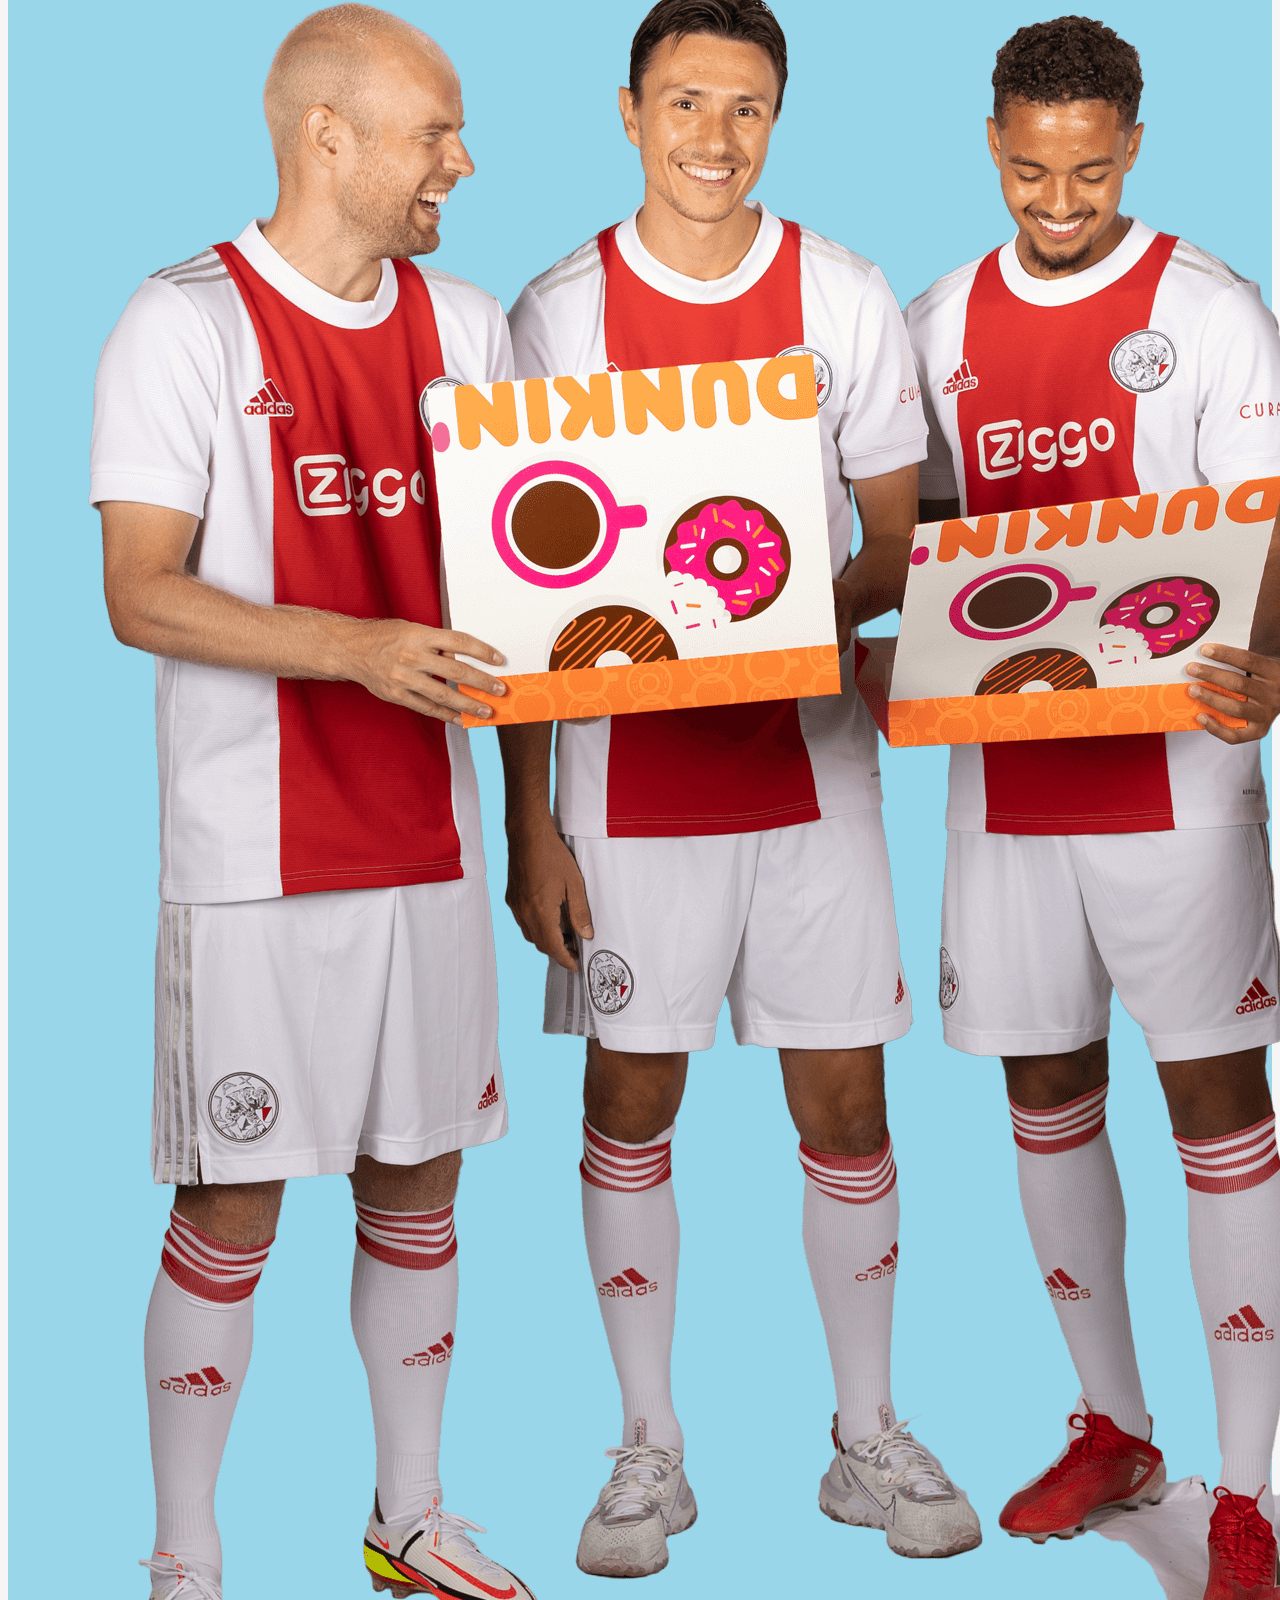
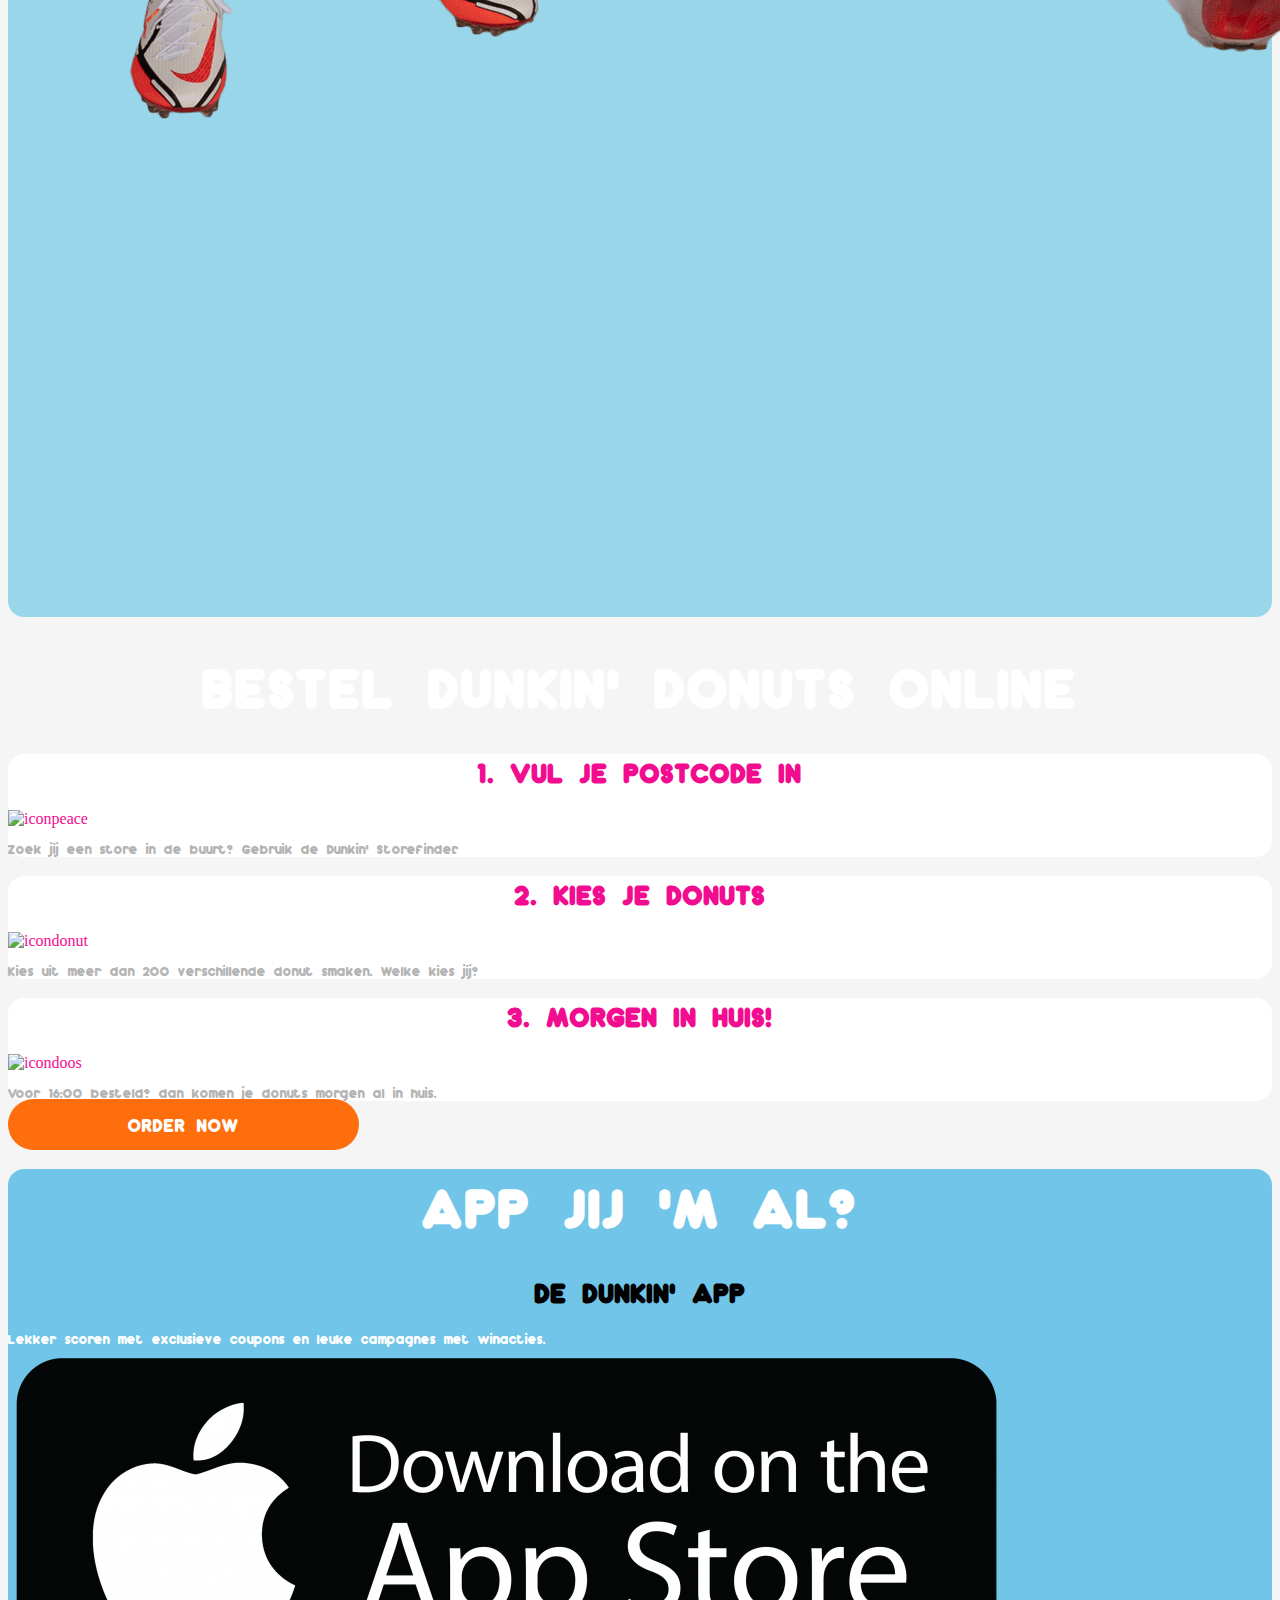
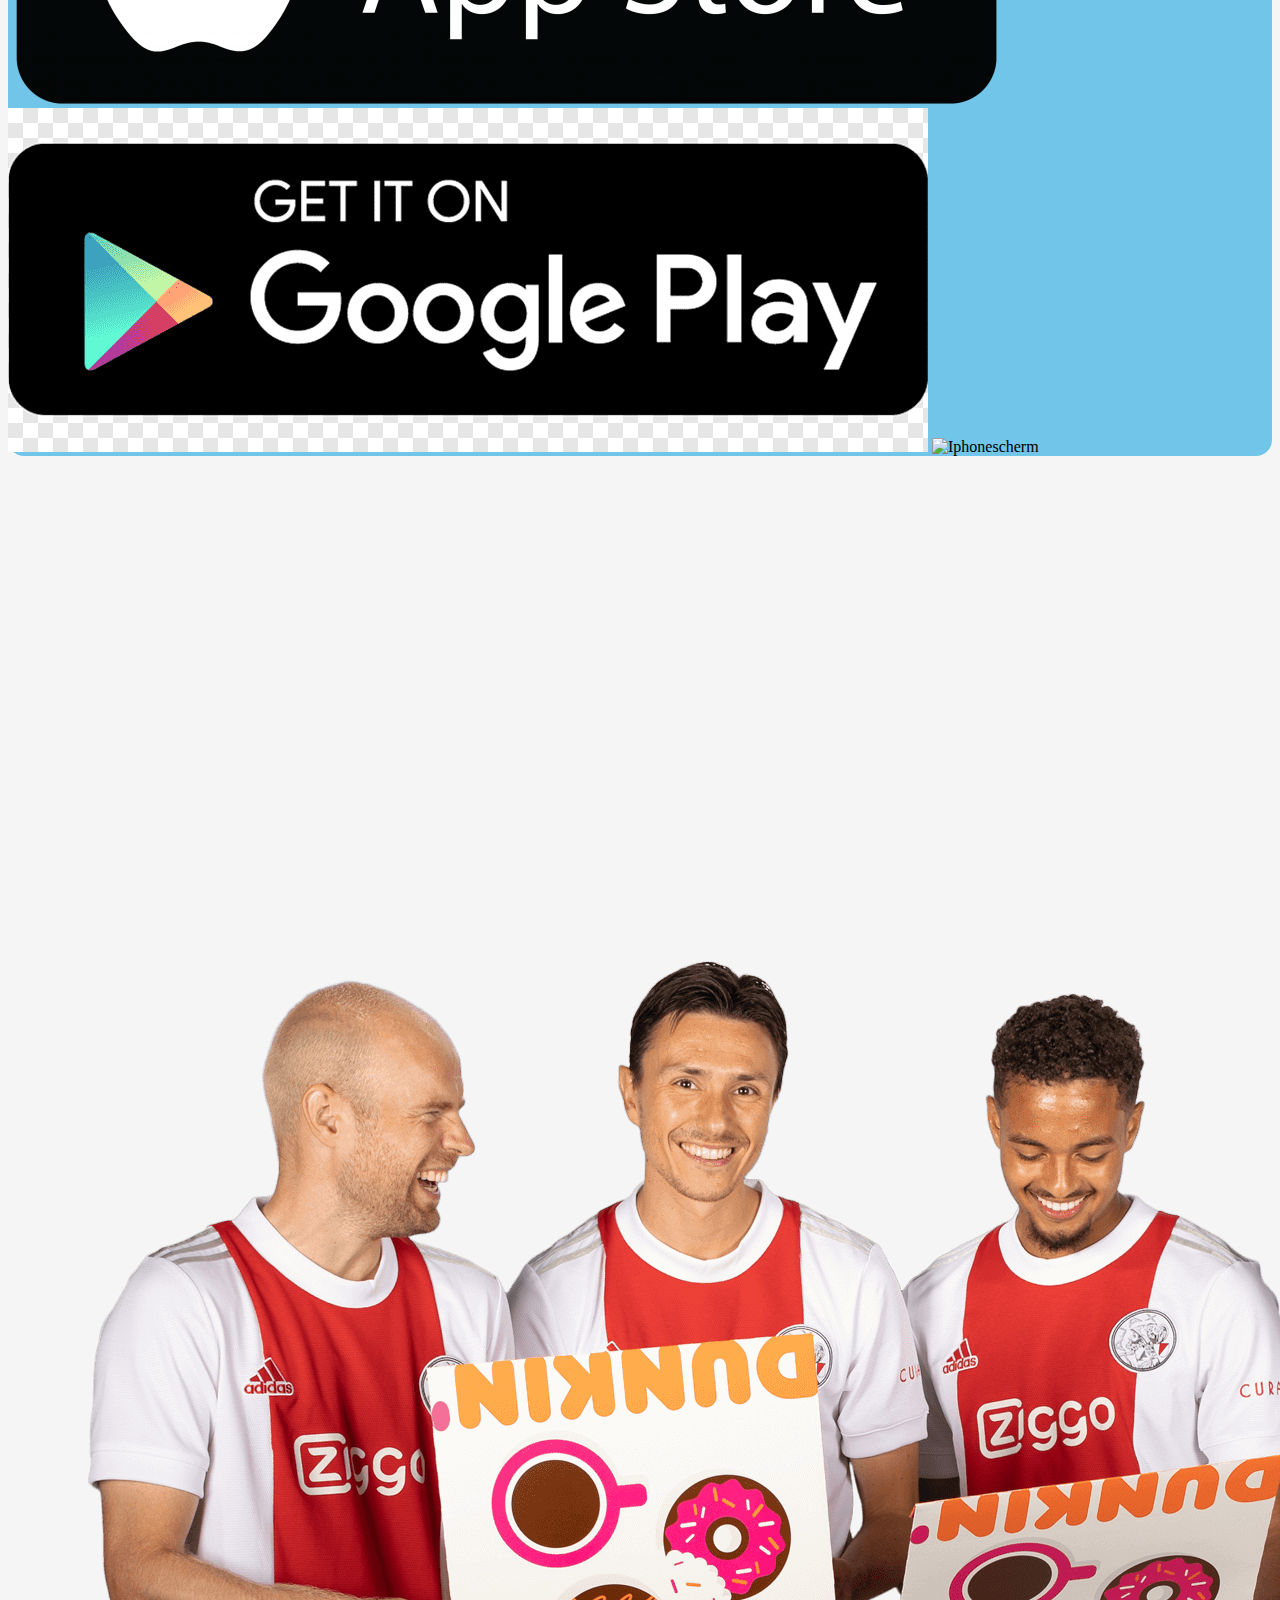
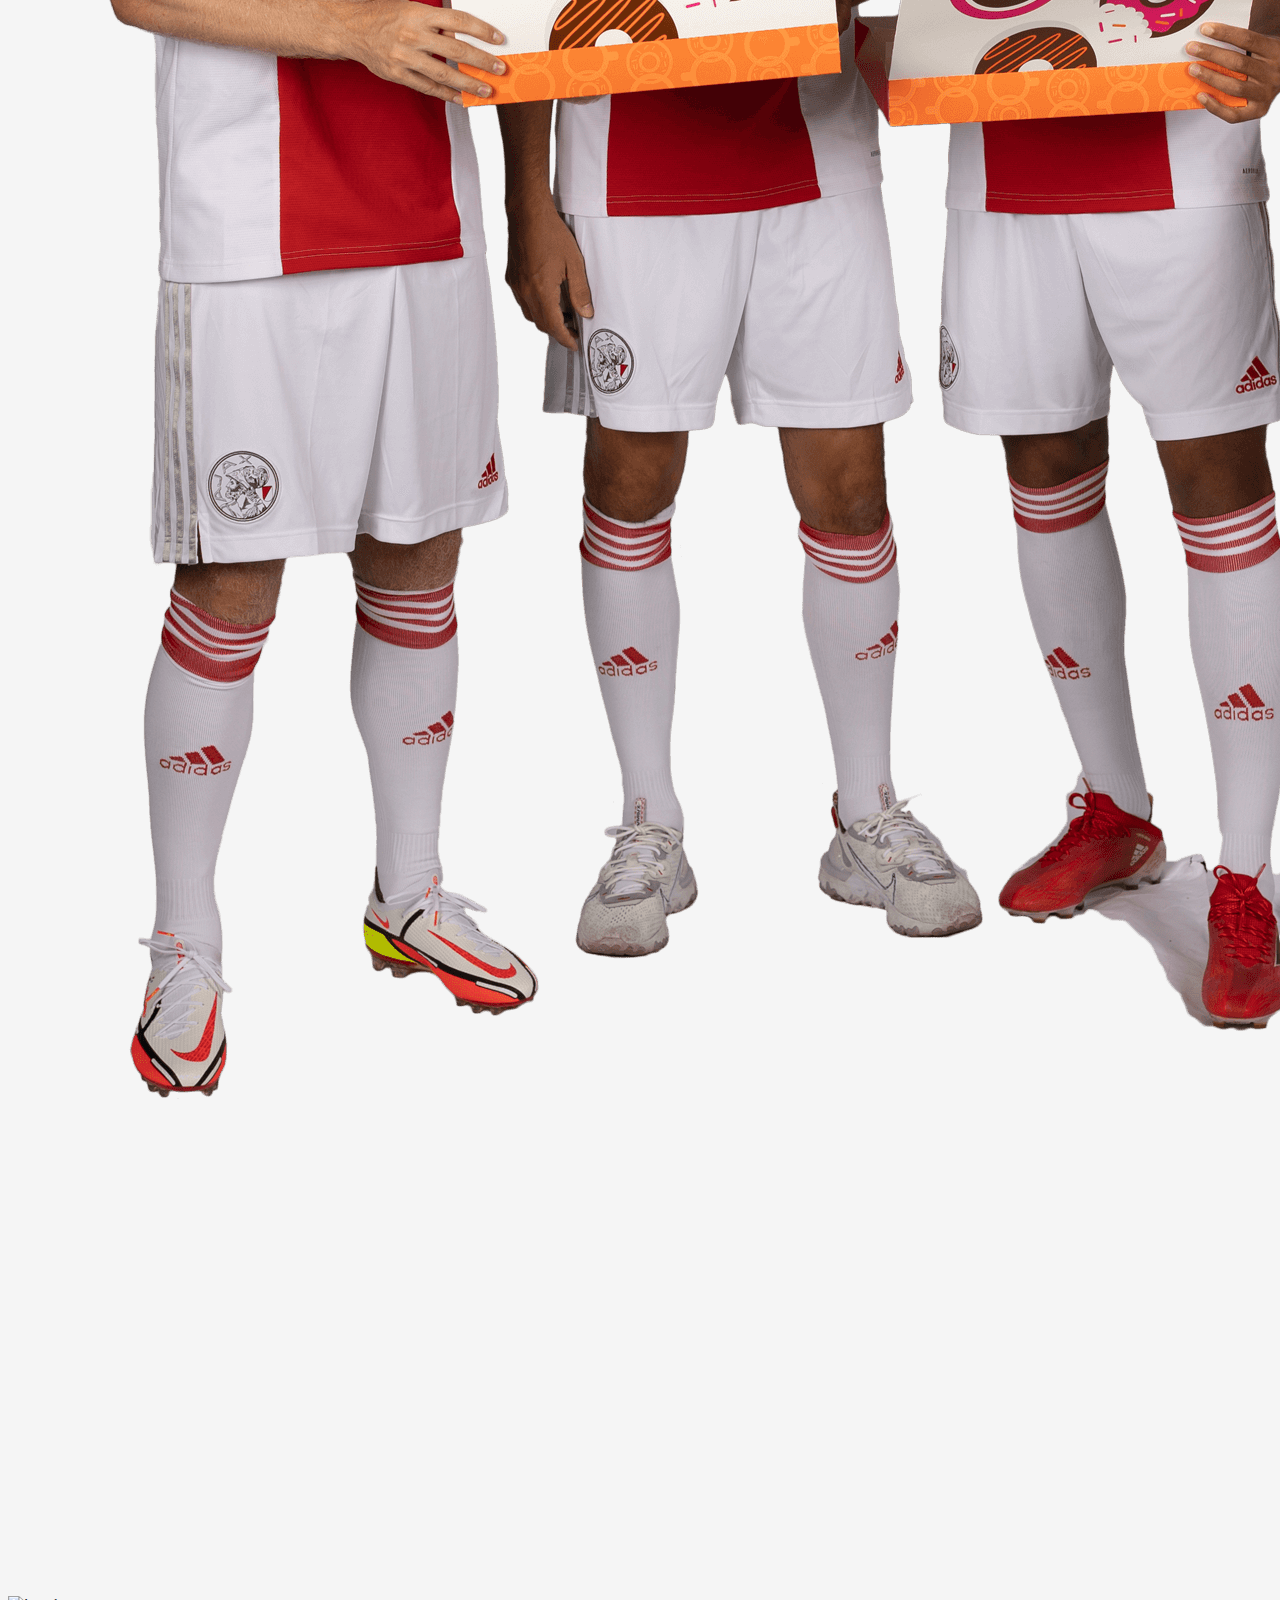
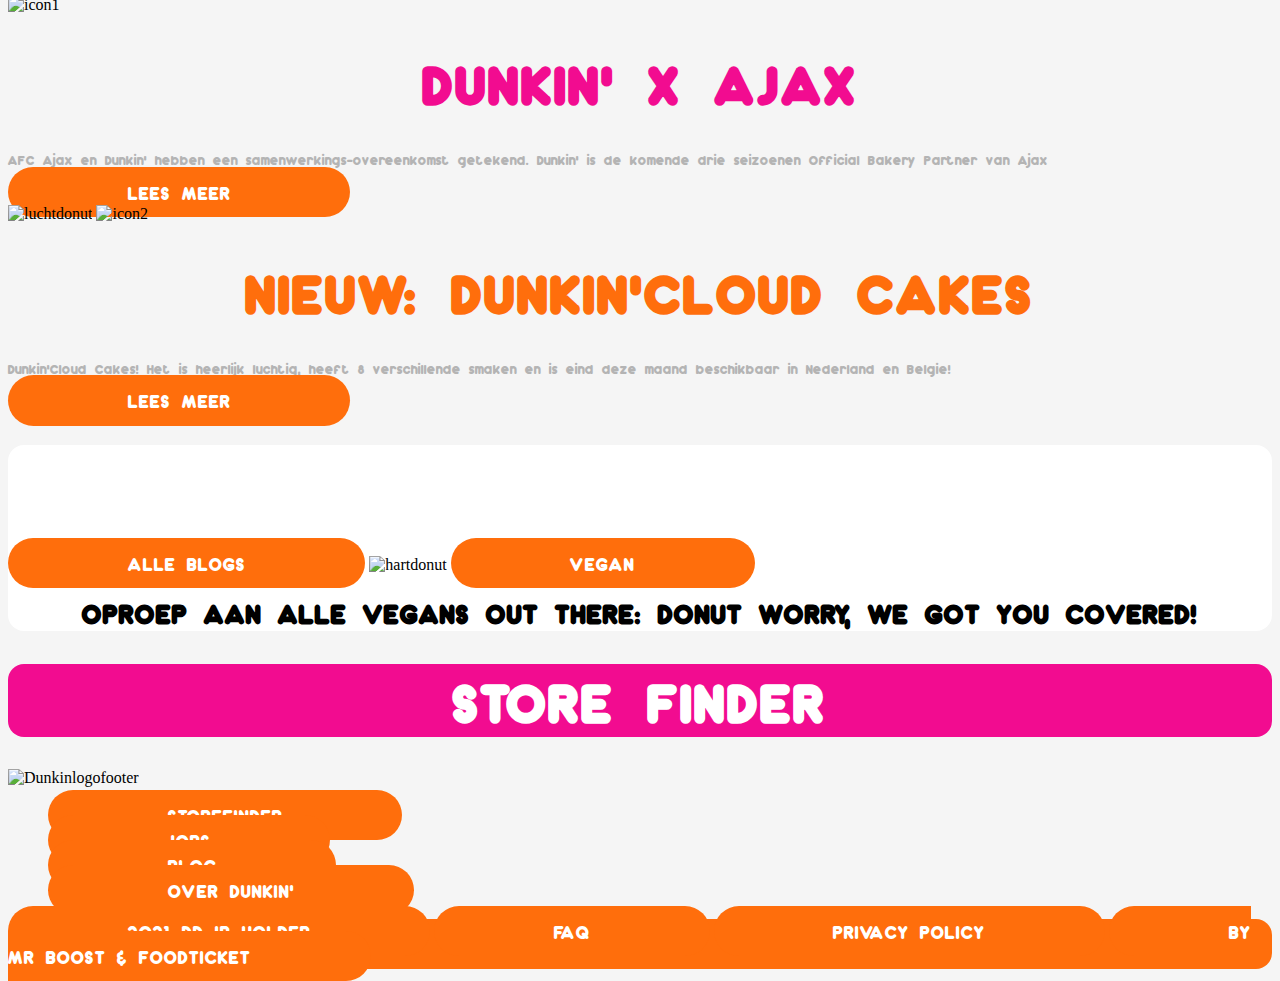
==== commit 09aafff7: "blog pagina toegevoegd, nog niet gelinked. Styling toegevoegd aan text en de meeste sections." ====
--- a/index.html
+++ b/index.html
@@ -114,11 +114,15 @@
 
 	<footer>
 		<section>
+			
 			<img src="images/" alt="Dunkinlogofooter">
-			<a href="#">Storefinder</a>
-			<a href="#">Jobs</a>
-			<a href="#">Blog</a>
-			<a href="#">Over Dunkin'</a>
+
+			<ul>
+		<li><a href="#">Storefinder</a></li>	
+		<li><a href="#">Jobs</a></li>	
+		<li><a href="#">Blog</a></li>	
+		<li><a href="#">Over Dunkin'</a></li>	
+		</ul>
 		</section>
 
 		<section>
--- a/styles/style.css
+++ b/styles/style.css
@@ -1,6 +1,16 @@
 /* CSS Document */
 *, *::after, *::before {
   box-sizing:border-box;  
+}
+
+:root {
+  
+  --white:#ffffff;
+  
+  --mainColor:#ff6e0c;
+  --SecondColor:#f20c90;
+  --backgroundColor:#f5f5f5;
+  --textColor:#b4b4b4;
 }
 
 @font-face {
@@ -10,62 +20,175 @@
   src: local('Dunkin Regular'), url('../assets/Dunkin.woff') format('woff');
   }
 
+  body {
+    background-color:var(--backgroundColor);
+  }
+
   h1 {
     font-family: 'Dunkin Regular';
     text-transform: uppercase;
+    color:var(--white);
+    font-size: 3em;
+    text-align: center;
   }
-  
+ 
   h2{
     font-family: 'Dunkin Regular';
     text-transform: uppercase;
+    text-align: center;
   }
 
+  p {
+    font-family: 'Dunkin Regular';
+    color:var(--textColor);
+    font-size: 0.7em;
+  }
+
+  ul {
+    list-style-type: none;
+  }
+
+  /****************/
+  /***Oranje buttons***/
+  /****************/
+
 a {
-  background-color: #ff6e0c;
-  color:#ffffff;
+  background-color: var(--mainColor);
+  color:var(--white);
   font-family: 'Dunkin Regular';
   text-transform: uppercase;
   text-decoration: none;
   padding: 0.80em 7.48em;
   border-radius: 7.48em;
 }
+
+/****************/
+/***Header***/
+/****************/
+header {
+padding: 1em;
+background-color: white;
 }
+
+
+/****************/
+/***Order now button section***/
+/****************/
 
 section:nth-of-type(1) {
 
 }
 
+/****************/
+/***Dunkin' delivery***/
+/****************/
+
 section:nth-of-type(2) {
-background-color: #ff6e0c;
+background-color: var(--mainColor);
 border-radius: 1em;
 }
 
+/****************/
+/***Bestel!***/
+/****************/
+
 section:nth-of-type(3) {
-  background-color: #f20c90;
+  background-color: var(--SecondColor);
   border-radius: 1em;
   }
 
-  section:nth-of-type(4) {
-    background-color: #99d6ea;
-    border-radius: 1em;
-    }
+  section:nth-of-type(3) p{
+    color: var(--white);
+  }
 
-    section:nth-of-type(6) {
-      background-color: #71c5e8;
-      border-radius: 1em;
-      }
+/****************/
+/***Buttons Bestel!***/
+/****************/
+
+  section:nth-of-type(3) a:nth-of-type(1){
+background-color: var(--white);
+color: var(--SecondColor);
+border-radius: 0.70em;
+  }
   
-      section:nth-of-type(10) {
-        background-color: #f20c90;
-        border-radius: 1em;
-        }
-    
+  section:nth-of-type(3) a:nth-of-type(2){
+    background-color: #f950ad;
+    color: var(--white);
+    border-radius: 0.70em;
+  }
   
-section:nth-of-type(3) a:nth-of-type(1){
+/****************/
+/***Dunkin' x Ajax***/
+/****************/
 
+section:nth-of-type(4) {
+  background-color: #99d6ea;
+  border-radius: 1em;
+  }
+  
+/****************/
+/***Bestel dunkin' donuts online. stappen***/
+/****************/
+
+section:nth-of-type(5) article{
+  background-color: var(--white);
+  color: var(--SecondColor);
+  border-radius: 1em;
 }
 
-section:nth-of-type(3) a:nth-of-type(2){
+/****************/
+/***App jij 'm all?, dunkin' app***/
+/****************/
 
+ section:nth-of-type(6) {
+  background-color: #71c5e8;
+  border-radius: 1em;
+  }
+
+  section:nth-of-type(6) p{
+    color: var(--white);
+  }
+
+/****************/
+/***Dunkin' x Ajax***/
+/****************/
+
+section:nth-of-type(7) h1{
+  color: var(--SecondColor);
+}
+  
+
+/****************/
+/***Nieuw: Dunkin'Cloud cakes***/
+/****************/
+
+section:nth-of-type(8) h1{
+  color: var(--mainColor);
 }
 
+/****************/
+/***DD nieuws***/
+/****************/
+  
+section:nth-of-type(9) {
+  background-color: var(--white);
+  border-radius: 1em;
+  border-color: var(--textColor);
+  }
+
+/****************/
+/***Store finder***/
+/****************/
+
+ section:nth-of-type(10) {
+  background-color: var(--SecondColor);
+   border-radius: 1em;
+     }
+    
+
+/****************/
+/***Footer***/
+/****************/
+
+  
+
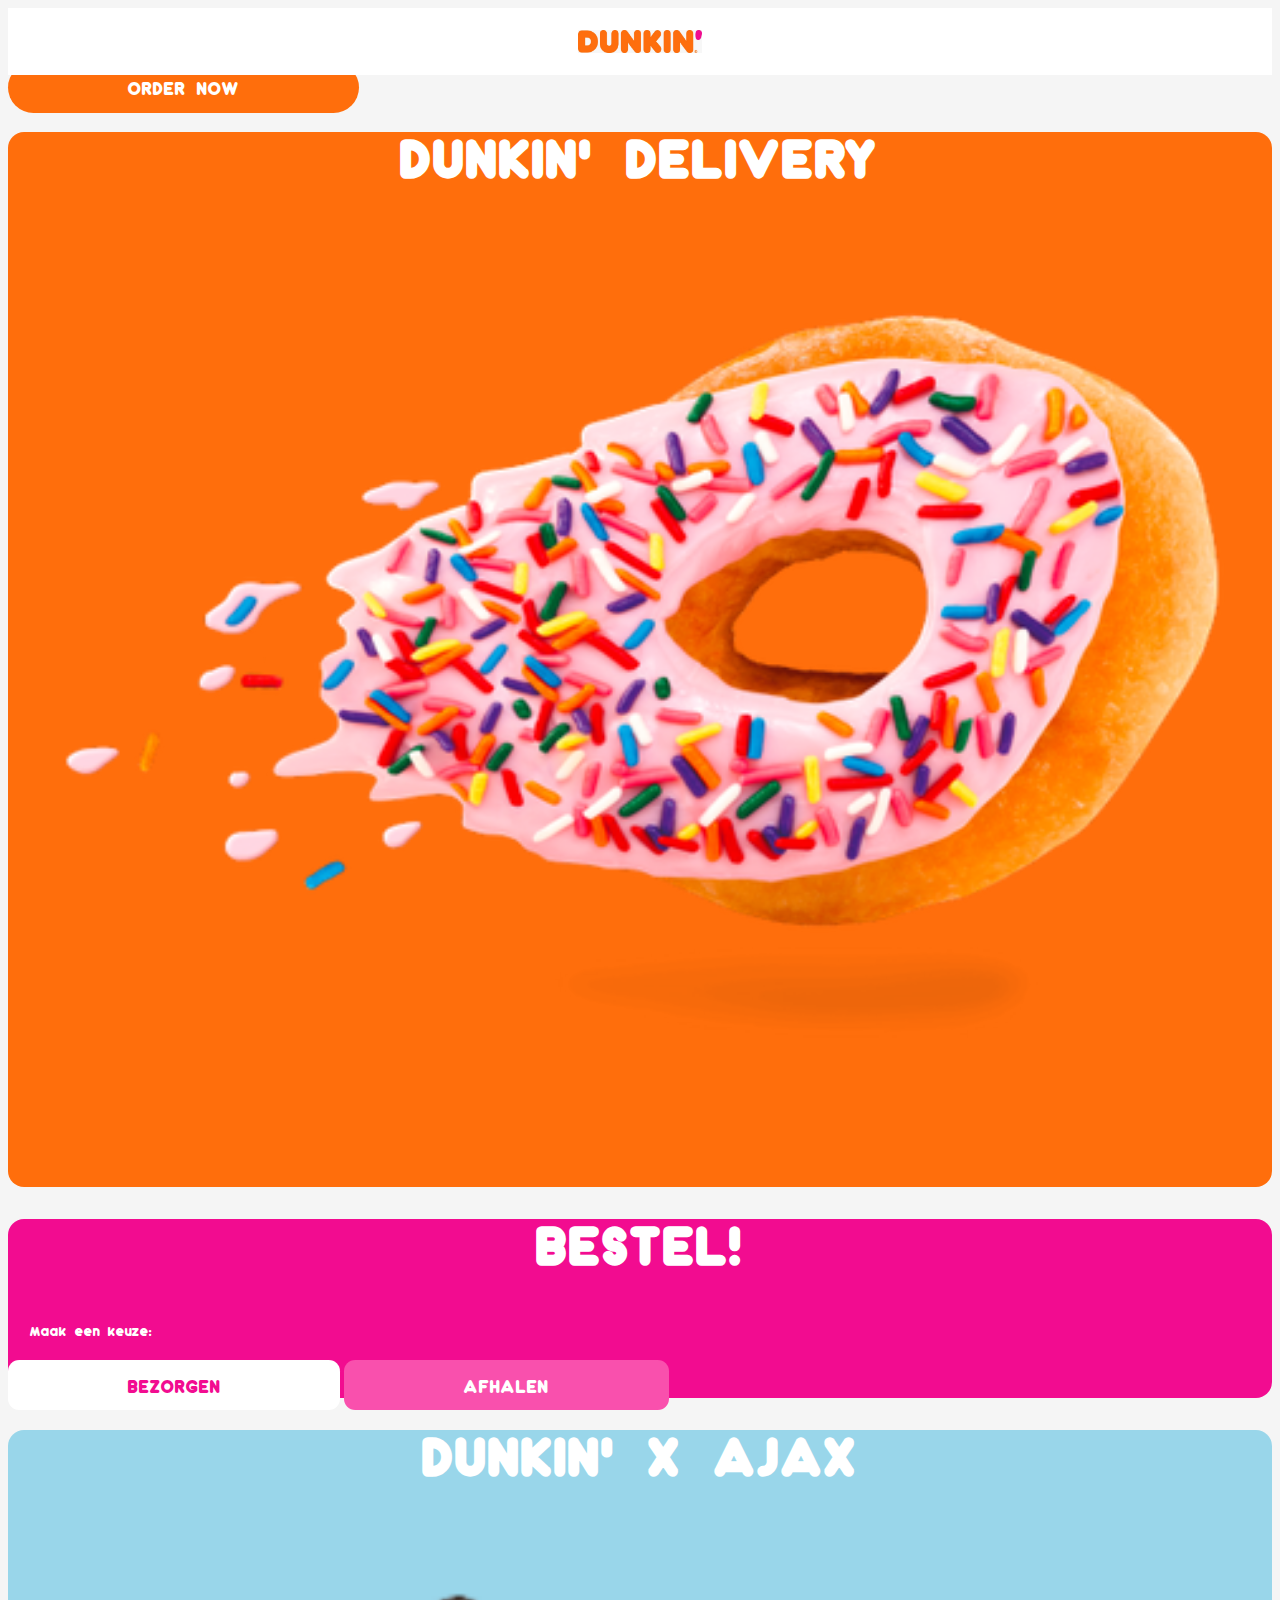
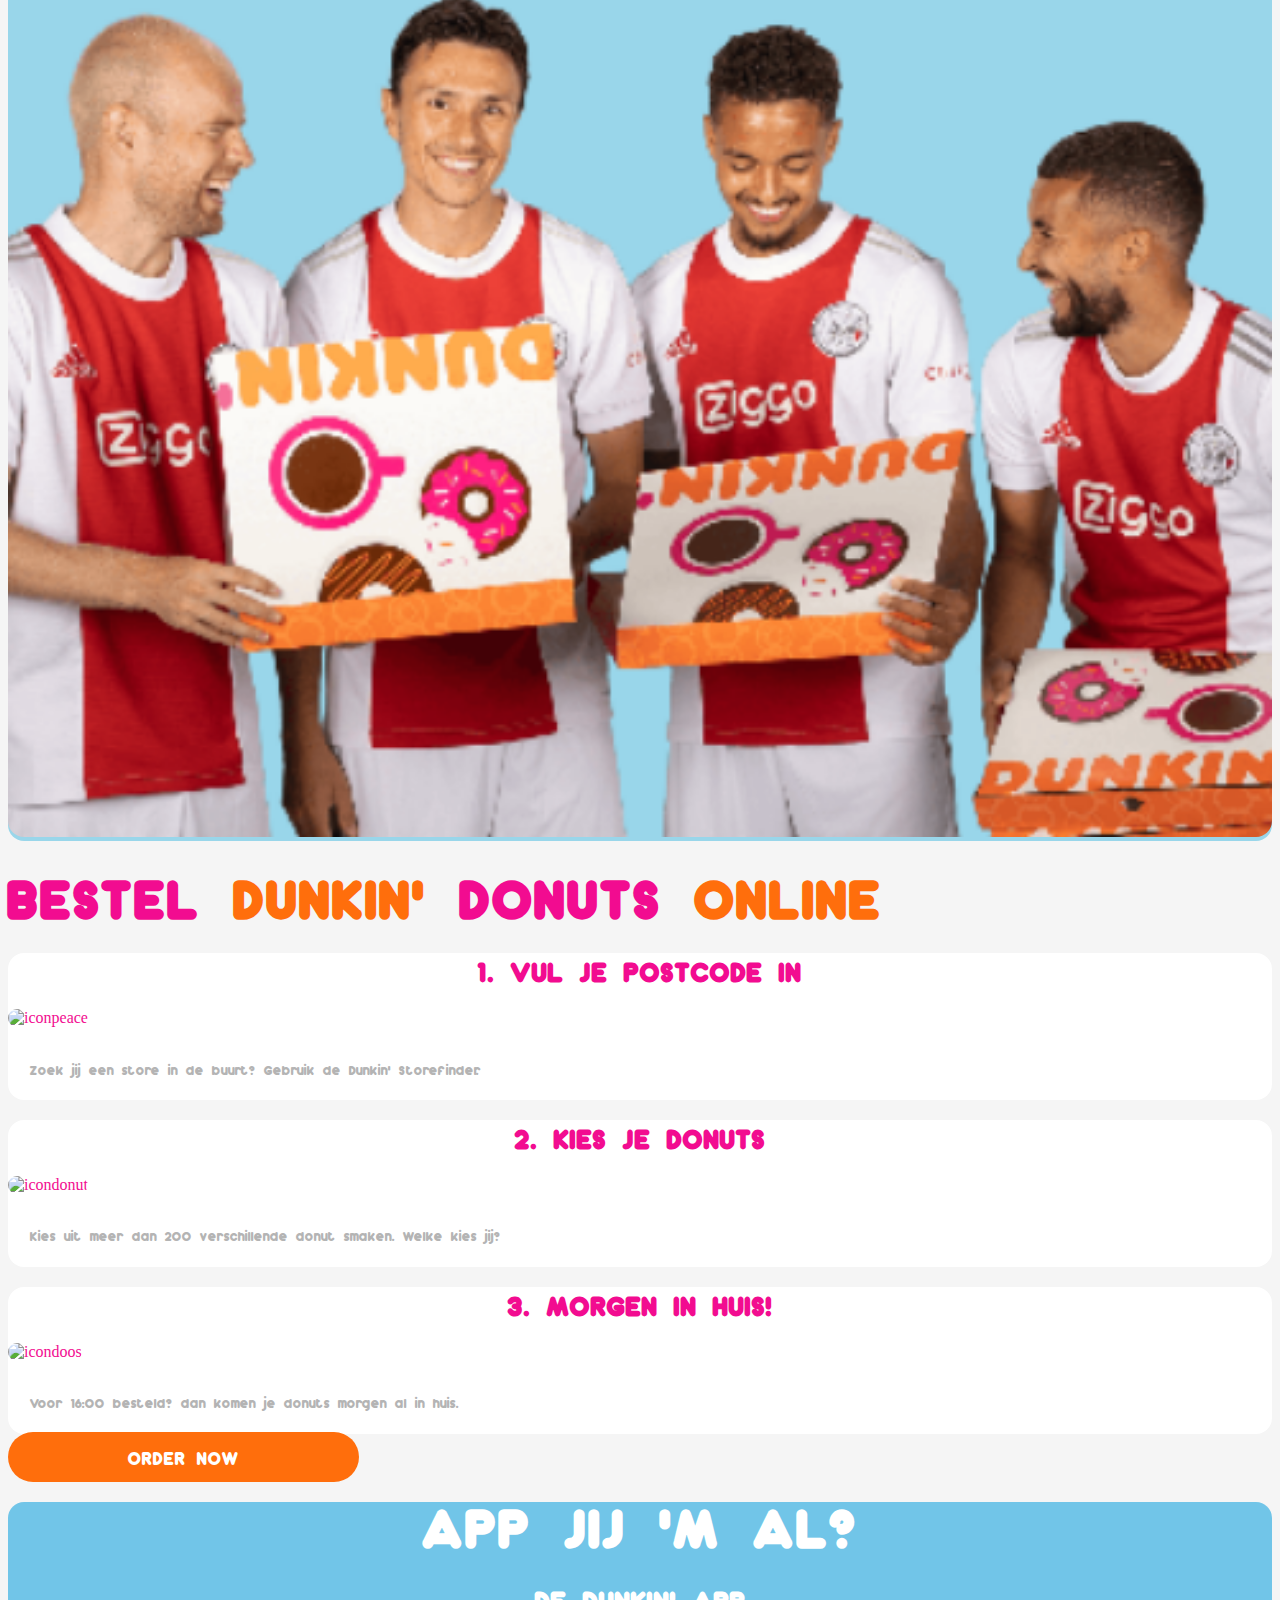
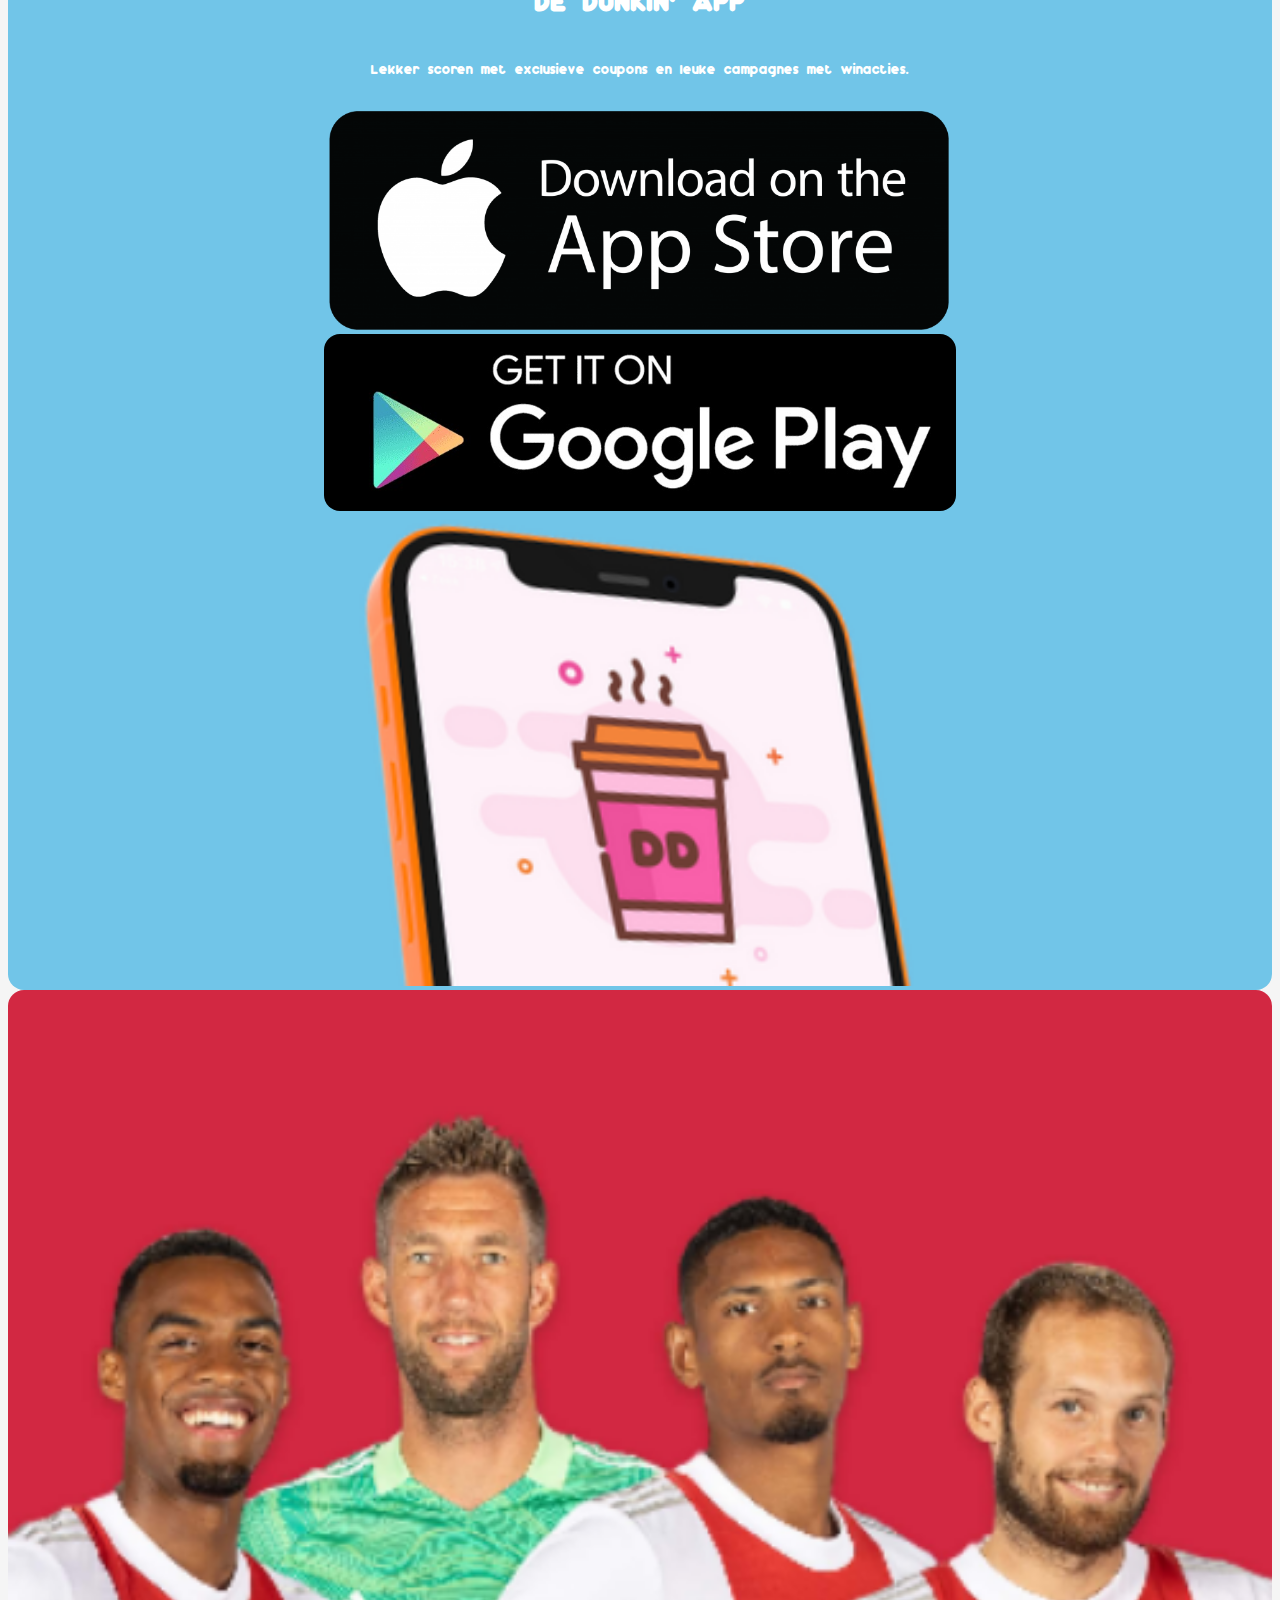
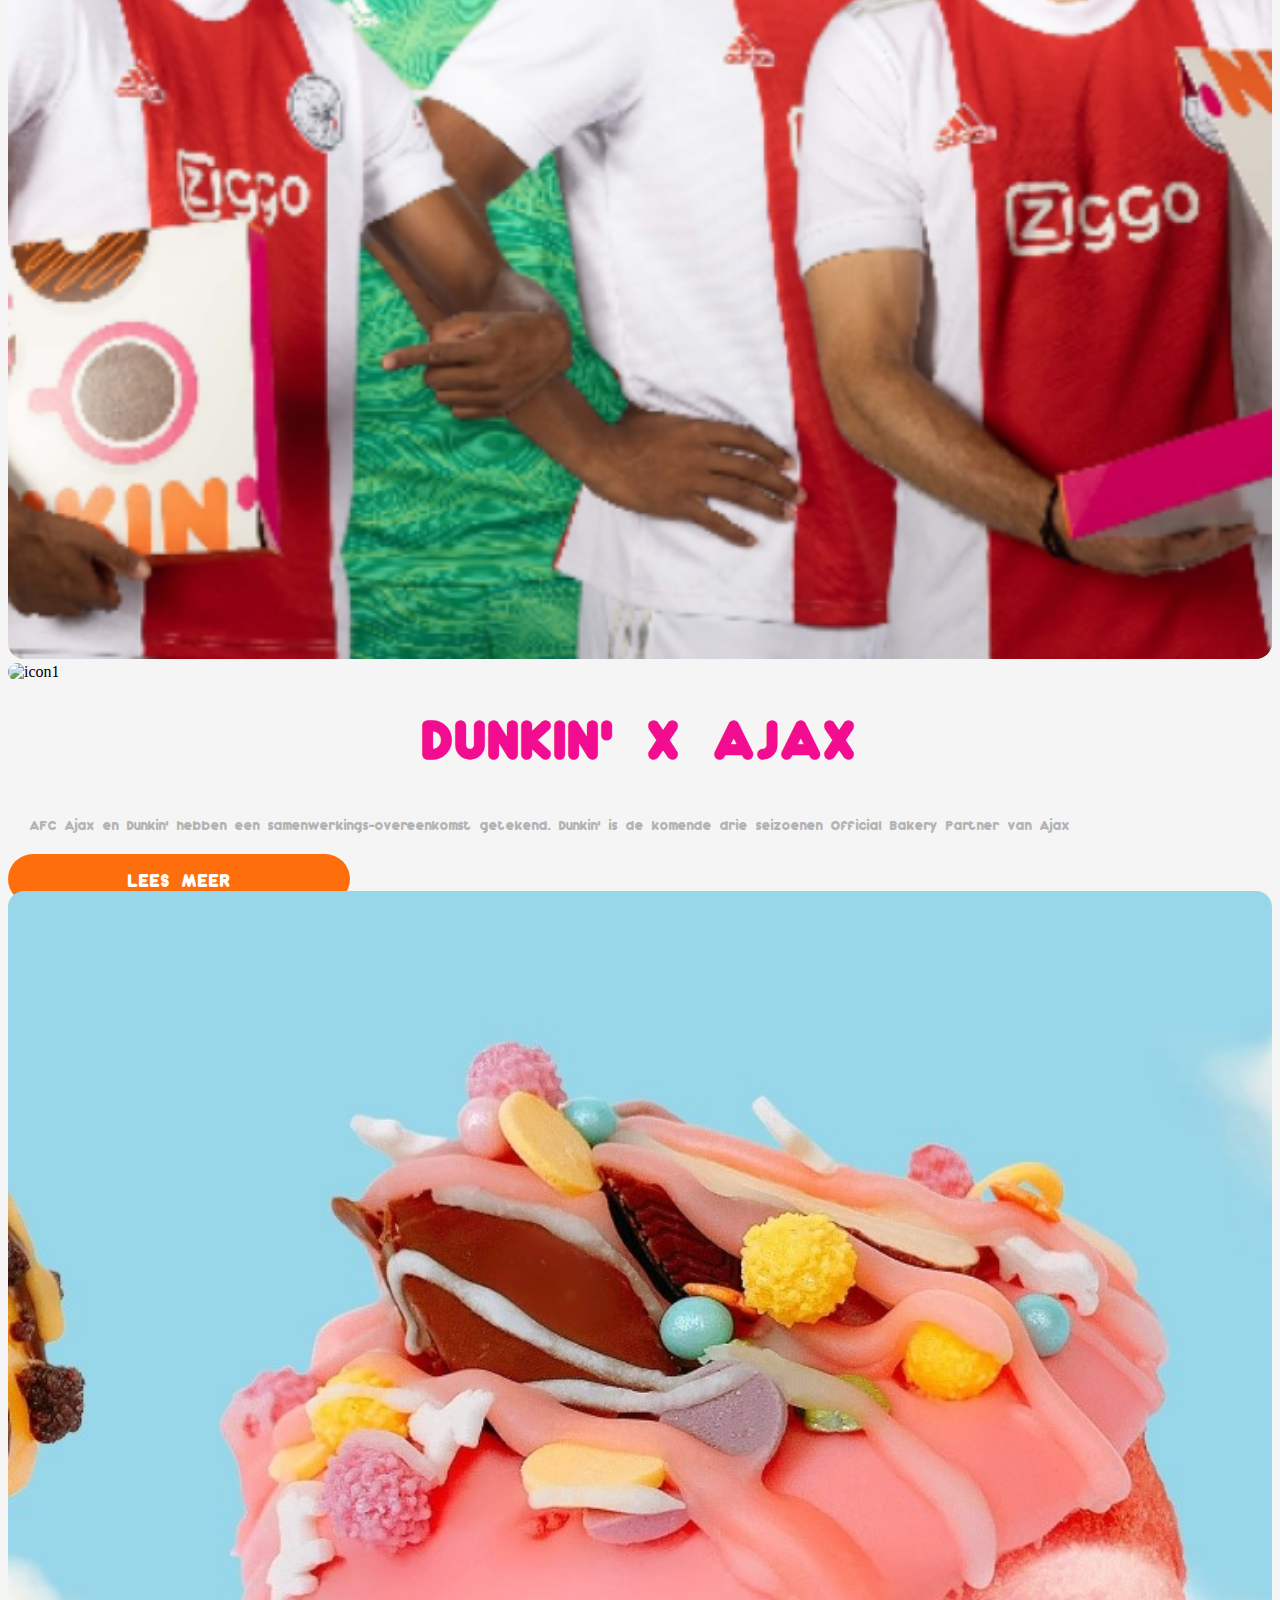
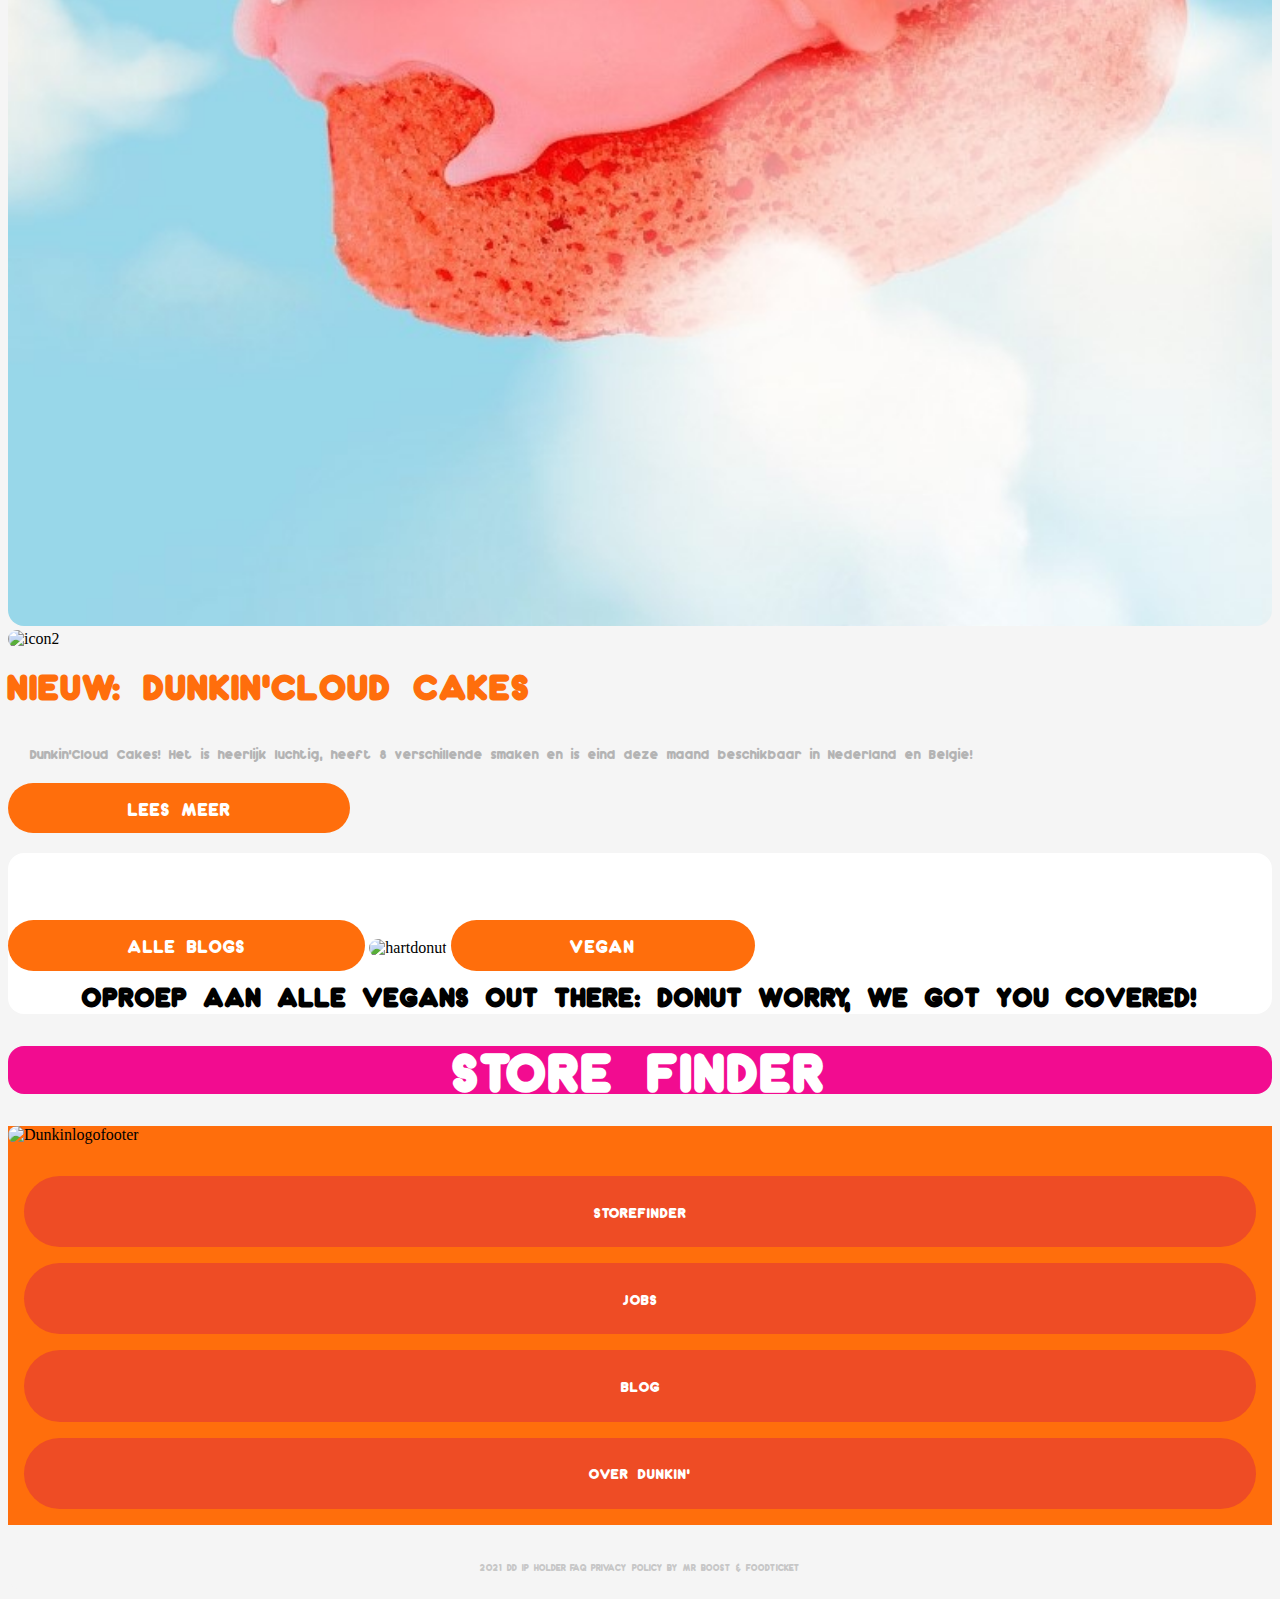
==== commit 82f46a7f: "images styling gegeven en vervangen" ====
--- a/index.html
+++ b/index.html
@@ -21,16 +21,21 @@
 	</header>
 
 	<main>
+
+		<!--Order now button section  -->
 		<section>
 			<a href="#">Order now</a>
 		</section>
 
 
+		<!--Dunkin' delivery  -->
 		<section>
 			<h1>Dunkin' delivery</h1>
 			<img src="images/VliegendeDonut.png" alt="vliegendedonut">
 		</section>
 
+
+		<!-- Bestel! -->
 		<section>
 			<h1>Bestel!</h1>
 			<p>Maak een keuze:</p>
@@ -38,14 +43,15 @@
 			<a href="#">Afhalen</a>
 		</section>
 
+		<!-- Dunkin' x Ajax -->
 		<section>
 			<h1>Dunkin' x Ajax</h1>
 			<img src="images/AjaxDonuts.png" alt="ajax">
 		</section>
 
-
+<!-- Bestel dunkin' donuts online. -->
 		<section>
-			<h1>Bestel Dunkin' Donuts online</h1>
+			<h1><span>Bestel</span> <span>Dunkin'</span> <span> Donuts</span> <span>online</span></h1>
 
 			<article>
 				<h2>1. Vul je postcode in</h2>
@@ -66,31 +72,34 @@
 			</article>
 
 			<a href="#">Order now</a>
-
+ 
 		</section>
 
-
+<!--App jij 'm all?, dunkin' app  -->
 		<section>
 			<h1>App jij 'm al?</h1>
 			<h2>De Dunkin' app</h2>
 			<p>Lekker scoren met exclusieve coupons en leuke campagnes met winacties.</p>
 
 			<img src="images/appstoredownload.png" alt="Appstore">
-			<img src="images/googleplaydownload.png" alt="Googleplay">
-			<img src="images/" alt="Iphonescherm">
+			<img src="images/googleplaydownload.jpg" alt="Googleplay">
+			<img src="images/iphoneimage.png" alt="Iphonescherm">
 		</section>
 
+		<!-- Dunkin' x Ajax -->
 		<section>
-			<img src="images/AjaxDonuts.png" alt="ajax">
+			<img src="images/Dunkinajax2.png" alt="ajax">
 			<img src="images/" alt="icon1">
 			<h1>Dunkin' x Ajax</h1>
 			<p>AFC Ajax en Dunkin' hebben een samenwerkings-overeenkomst getekend. Dunkin' is de komende drie seizoenen
 				Official Bakery Partner van Ajax</p>
 			<a href="#">Lees meer</a>
 		</section>
+ 
 
+		<!-- Nieuw: Dunkin'Cloud cakes -->
 		<section>
-			<img src="images/" alt="luchtdonut">
+			<img src="images/clouddonuts.jpg" alt="luchtdonut">
 			<img src="images/" alt="icon2">
 			<h1>Nieuw: Dunkin'Cloud Cakes</h1>
 			<p>Dunkin'Cloud Cakes! Het is heerlijk luchtig, heeft 8 verschillende smaken en is eind deze maand
@@ -98,6 +107,8 @@
 			<a href="#">Lees meer</a>
 		</section>
 
+
+		<!-- DD nieuws -->
 		<section>
 			<h1>DD nieuws</h1>
 			<a href="#">Alle blogs</a>
@@ -106,6 +117,7 @@
 			<h2>Oproep aan alle vegans out there: Donut worry, we got you covered!</h2>
 		</section>
 
+		<!-- Store finder -->
 		<section>
 			<h1>Store finder</h1>
 		</section>
@@ -114,15 +126,15 @@
 
 	<footer>
 		<section>
-			
+
 			<img src="images/" alt="Dunkinlogofooter">
 
 			<ul>
-		<li><a href="#">Storefinder</a></li>	
-		<li><a href="#">Jobs</a></li>	
-		<li><a href="#">Blog</a></li>	
-		<li><a href="#">Over Dunkin'</a></li>	
-		</ul>
+				<li><a href="#">Storefinder</a></li>
+				<li><a href="#">Jobs</a></li>
+				<li><a href="#">Blog</a></li>
+				<li><a href="#">Over Dunkin'</a></li>
+			</ul>
 		</section>
 
 		<section>
--- a/styles/style.css
+++ b/styles/style.css
@@ -30,18 +30,20 @@
     color:var(--white);
     font-size: 3em;
     text-align: center;
+    line-height: 1em;
   }
  
   h2{
     font-family: 'Dunkin Regular';
     text-transform: uppercase;
-    text-align: center;
+    text-align: center; 
   }
 
   p {
     font-family: 'Dunkin Regular';
     color:var(--textColor);
     font-size: 0.7em;
+    padding: 2em;
   }
 
   ul {
@@ -66,10 +68,26 @@
 /***Header***/
 /****************/
 header {
-padding: 1em;
-background-color: white;
-}
-
+  padding: 1.4em;
+  background-color: white;
+  display: grid;
+  top: 0;
+  position: sticky;
+}
+
+header img {
+  height: 1.4em;
+  justify-self: center;
+}
+
+section img {
+  width: 100%;
+  border-radius: 1em;
+}
+
+section {
+  width: 100%;
+}
 
 /****************/
 /***Order now button section***/
@@ -130,6 +148,19 @@
 /***Bestel dunkin' donuts online. stappen***/
 /****************/
 
+section:nth-of-type(5) h1{
+  text-align: left;
+  }
+
+
+span:nth-of-type(1), span:nth-of-type(3) {
+  color: var(--SecondColor);
+}
+
+span:nth-of-type(2), span:nth-of-type(4){
+  color: var(--mainColor);
+}
+
 section:nth-of-type(5) article{
   background-color: var(--white);
   color: var(--SecondColor);
@@ -143,10 +174,19 @@
  section:nth-of-type(6) {
   background-color: #71c5e8;
   border-radius: 1em;
+  text-align: center;
+  }
+
+  section:nth-of-type(6) h2{
+    color: var(--white);
   }
 
   section:nth-of-type(6) p{
     color: var(--white);
+  }
+
+  section:nth-of-type(6) img{
+    width: 50%;
   }
 
 /****************/
@@ -156,6 +196,11 @@
 section:nth-of-type(7) h1{
   color: var(--SecondColor);
 }
+
+section:nth-of-type(7) img{
+ border-radius: 1em;
+}
+
   
 
 /****************/
@@ -164,6 +209,8 @@
 
 section:nth-of-type(8) h1{
   color: var(--mainColor);
+  text-align: left;
+  font-size: 2em;
 }
 
 /****************/
@@ -190,5 +237,37 @@
 /***Footer***/
 /****************/
 
-  
-
+footer section:first-of-type {
+background-color: var(--mainColor);
+}
+
+footer section:first-of-type a{
+  background-color: #EE4C25;
+  padding: 2em ;
+  width: 100%;
+  display: block;
+  text-align: center;
+  font-size: 0.8em;
+  }
+
+  footer section:first-of-type ul {
+   display: flex;
+  flex-direction: column;
+  gap: 1em;
+  width: 100%;
+  padding: 1em;
+    }
+
+footer section:last-of-type {
+background-color: var(--backgroundColor);
+padding: 1em;
+text-align: center;
+
+}
+
+footer section:last-of-type a{
+  background:none;
+color: #C7C7C7;
+font-size: 0.5em;
+padding:0%;
+}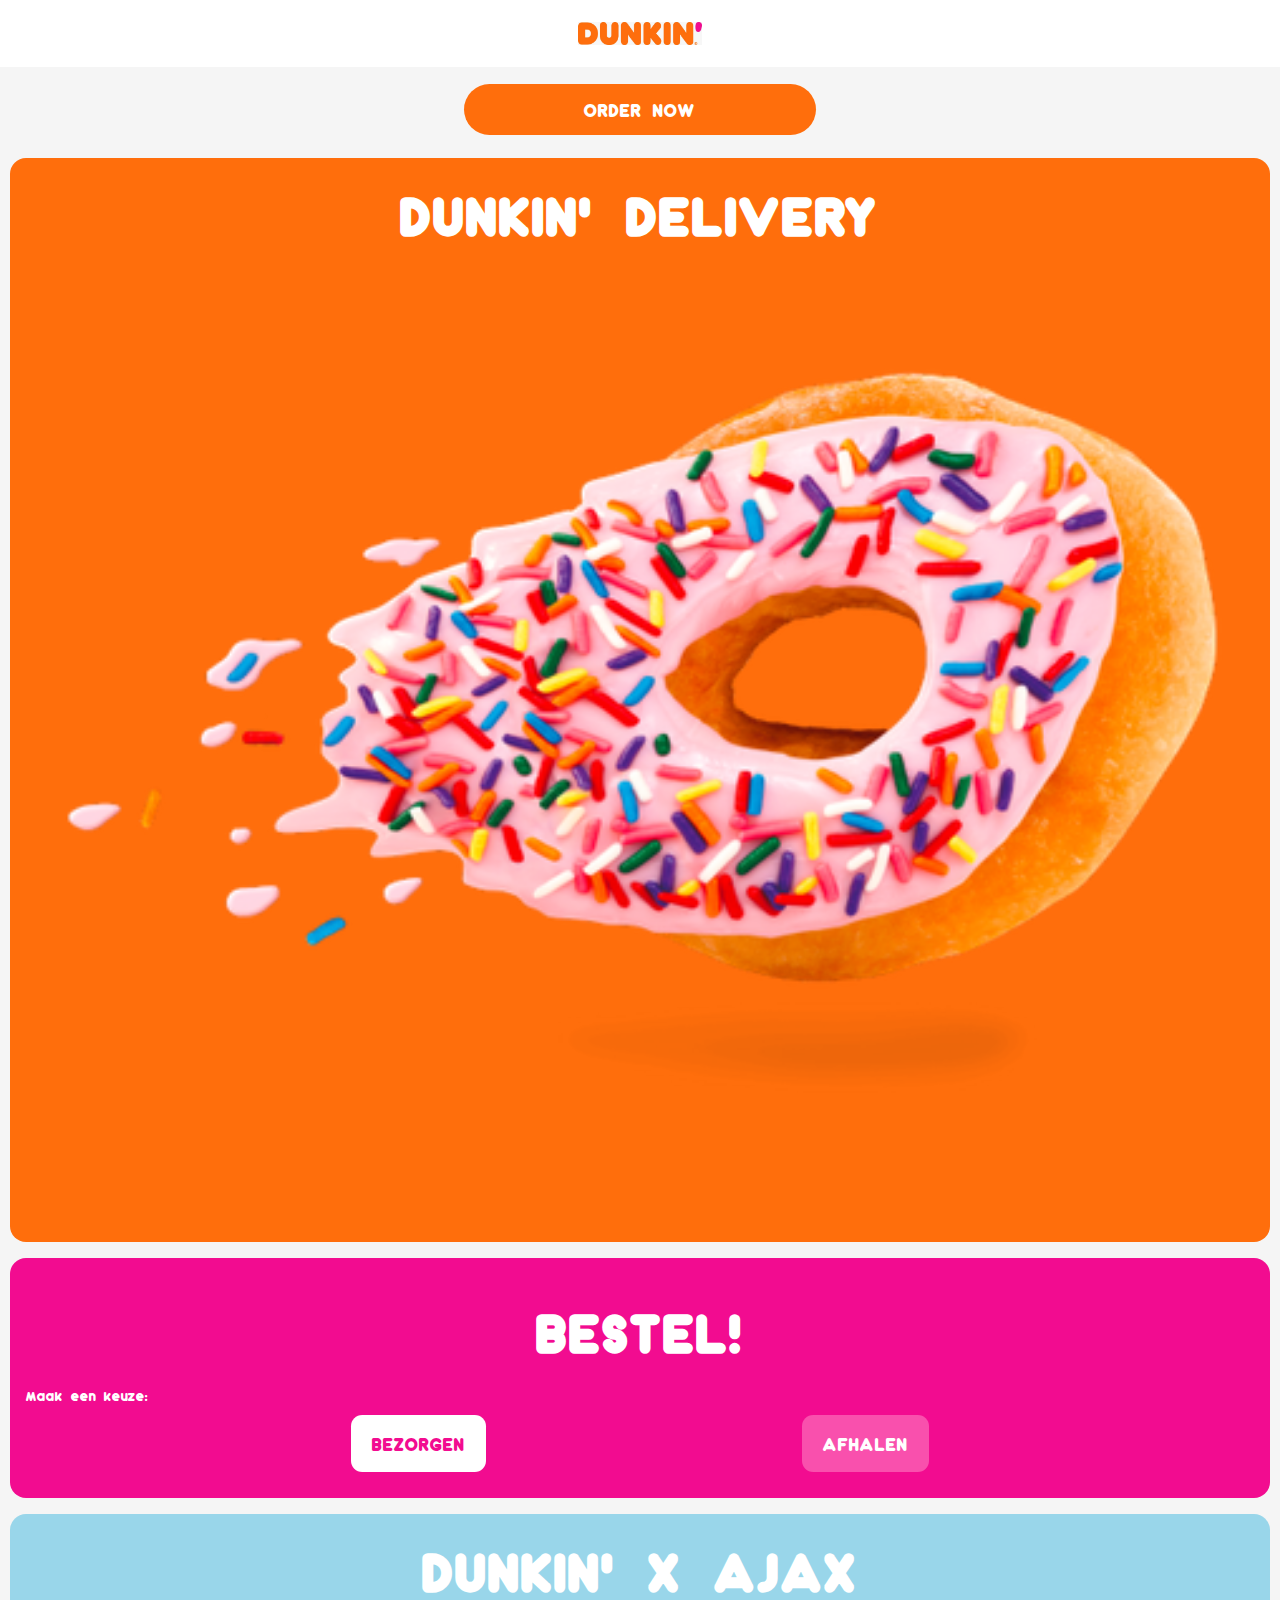
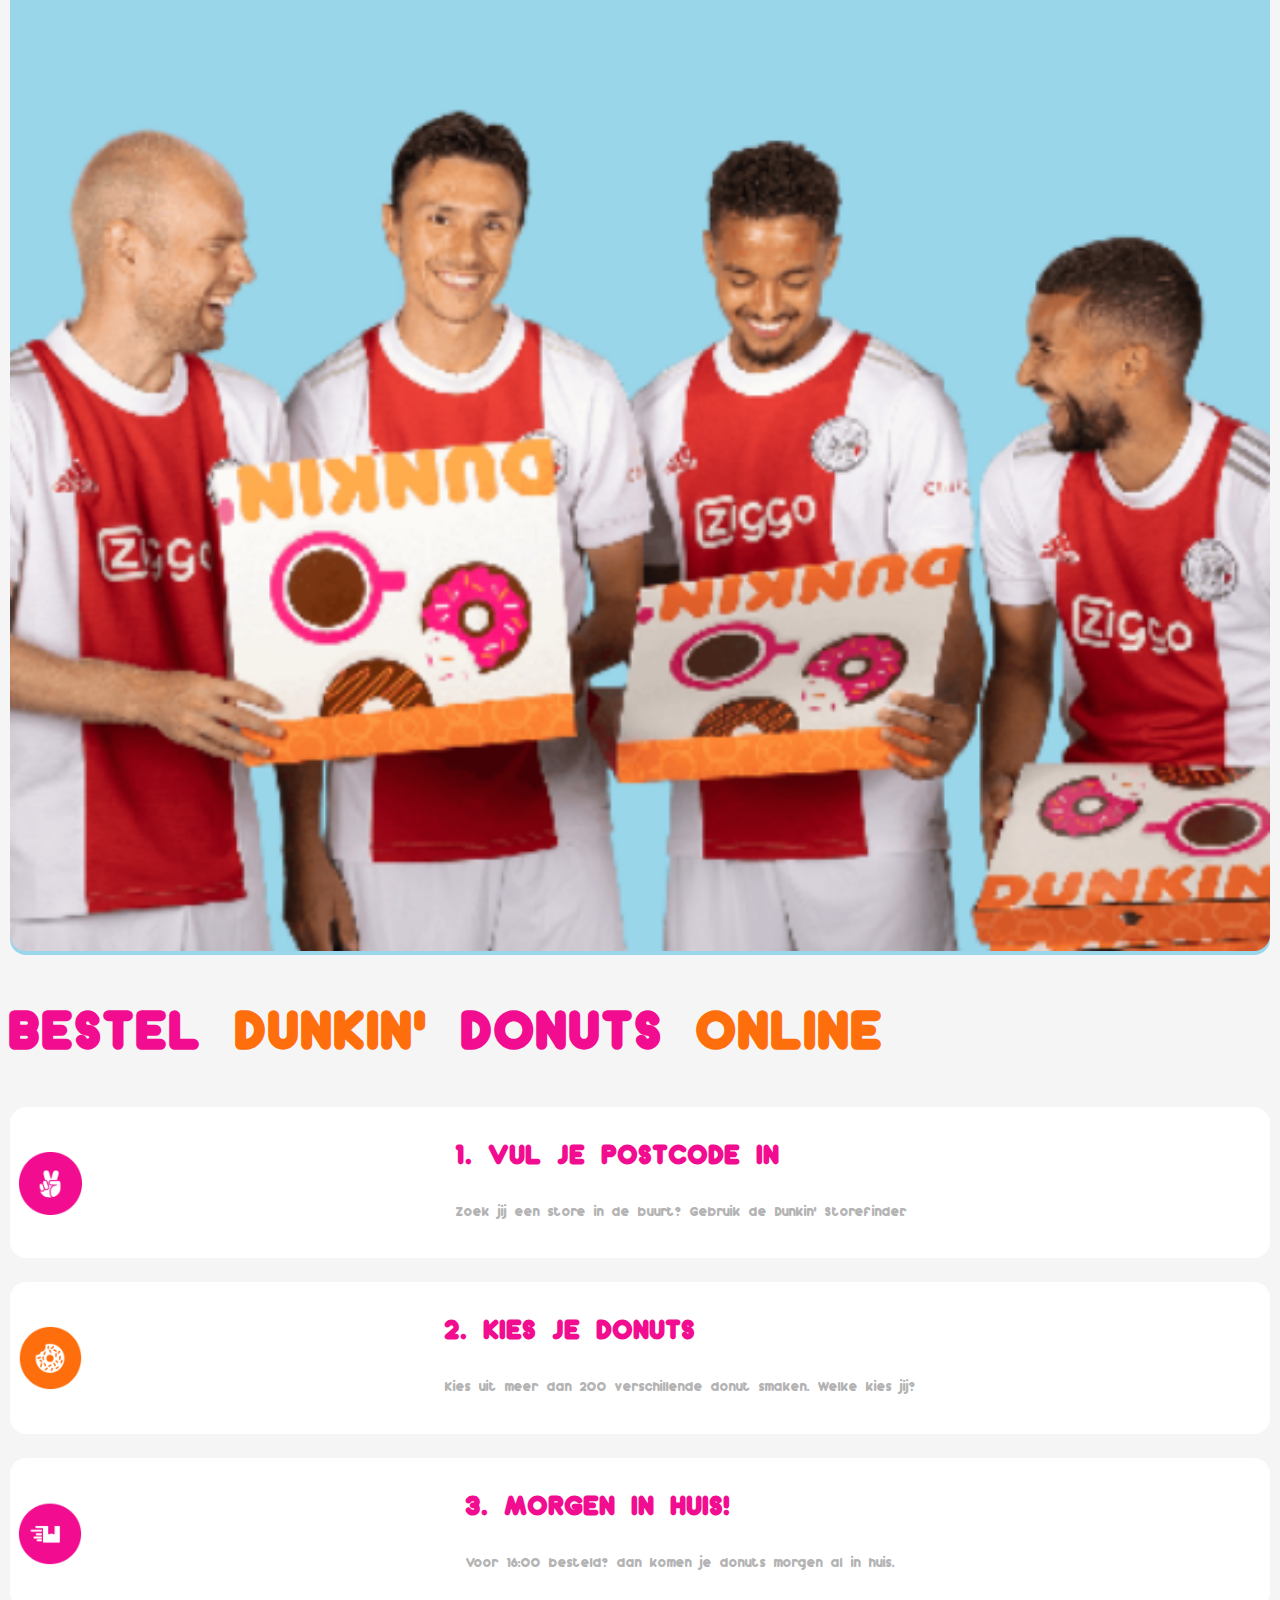
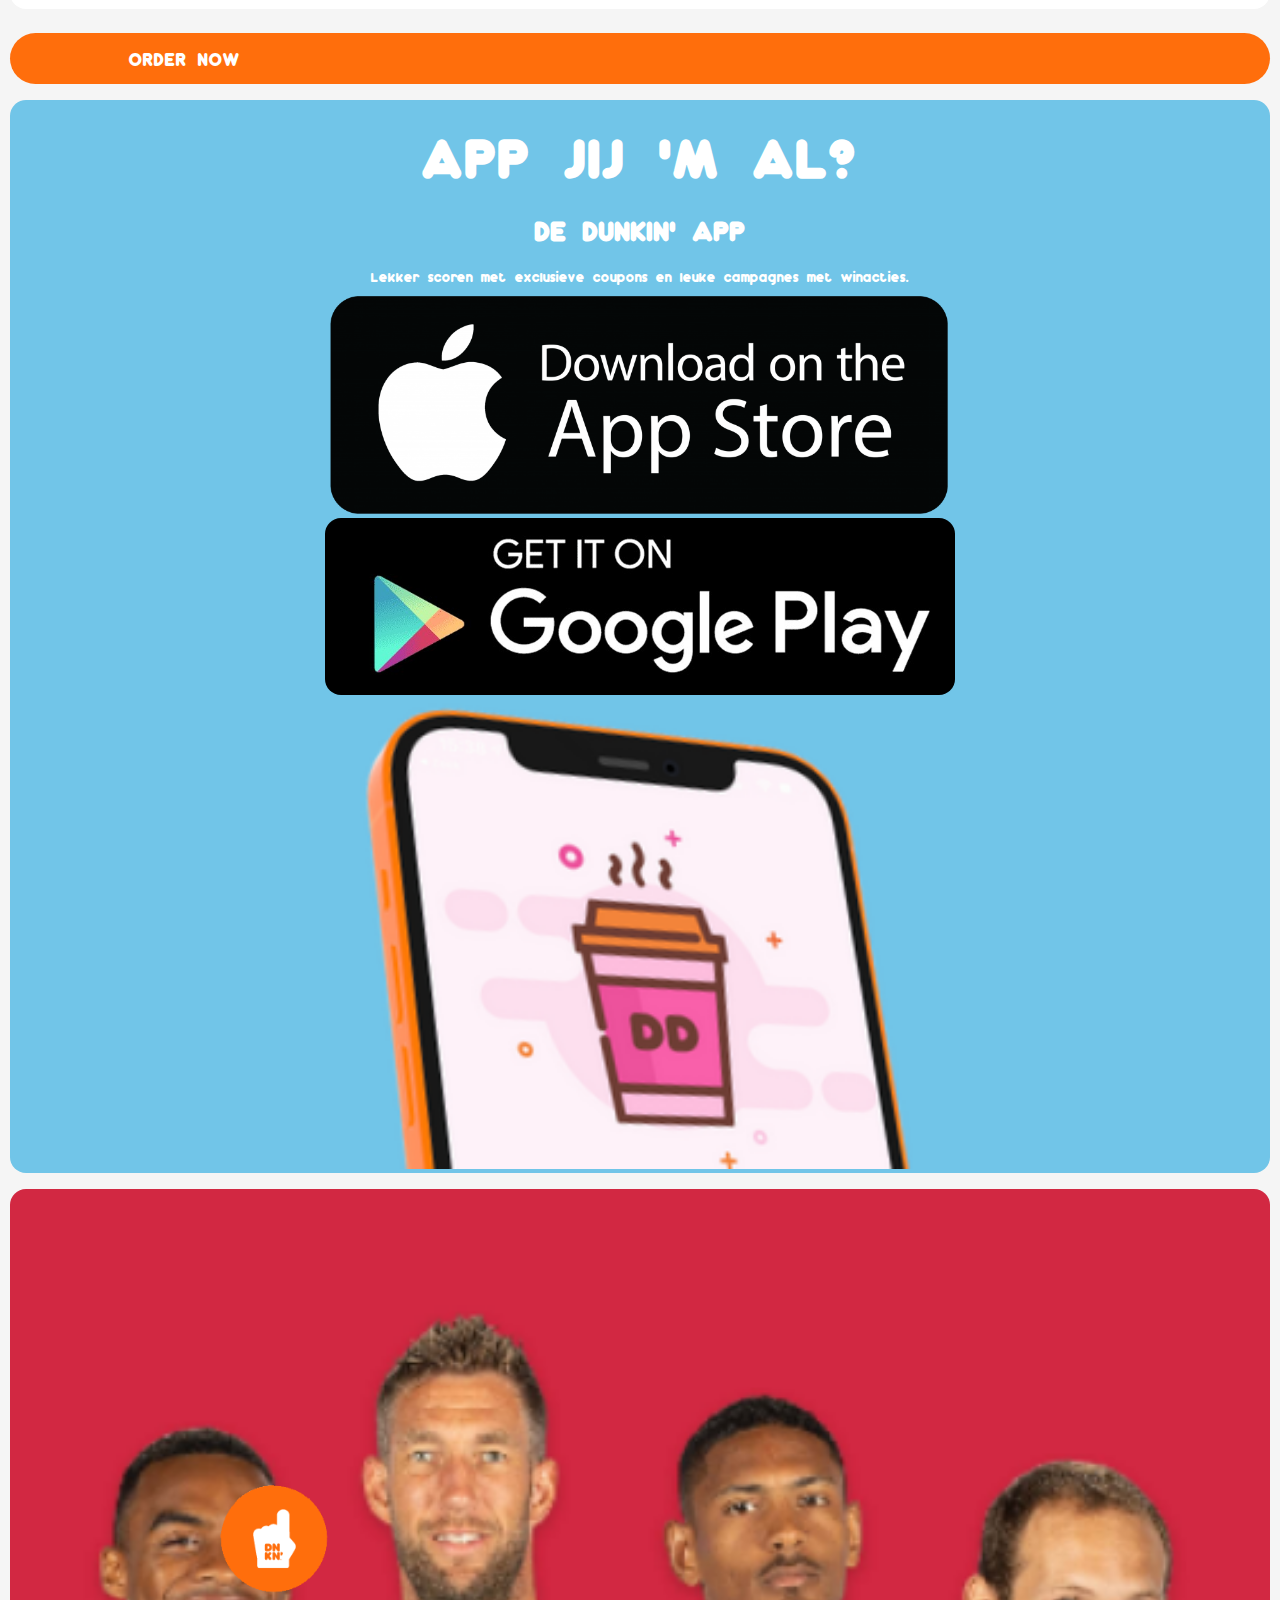
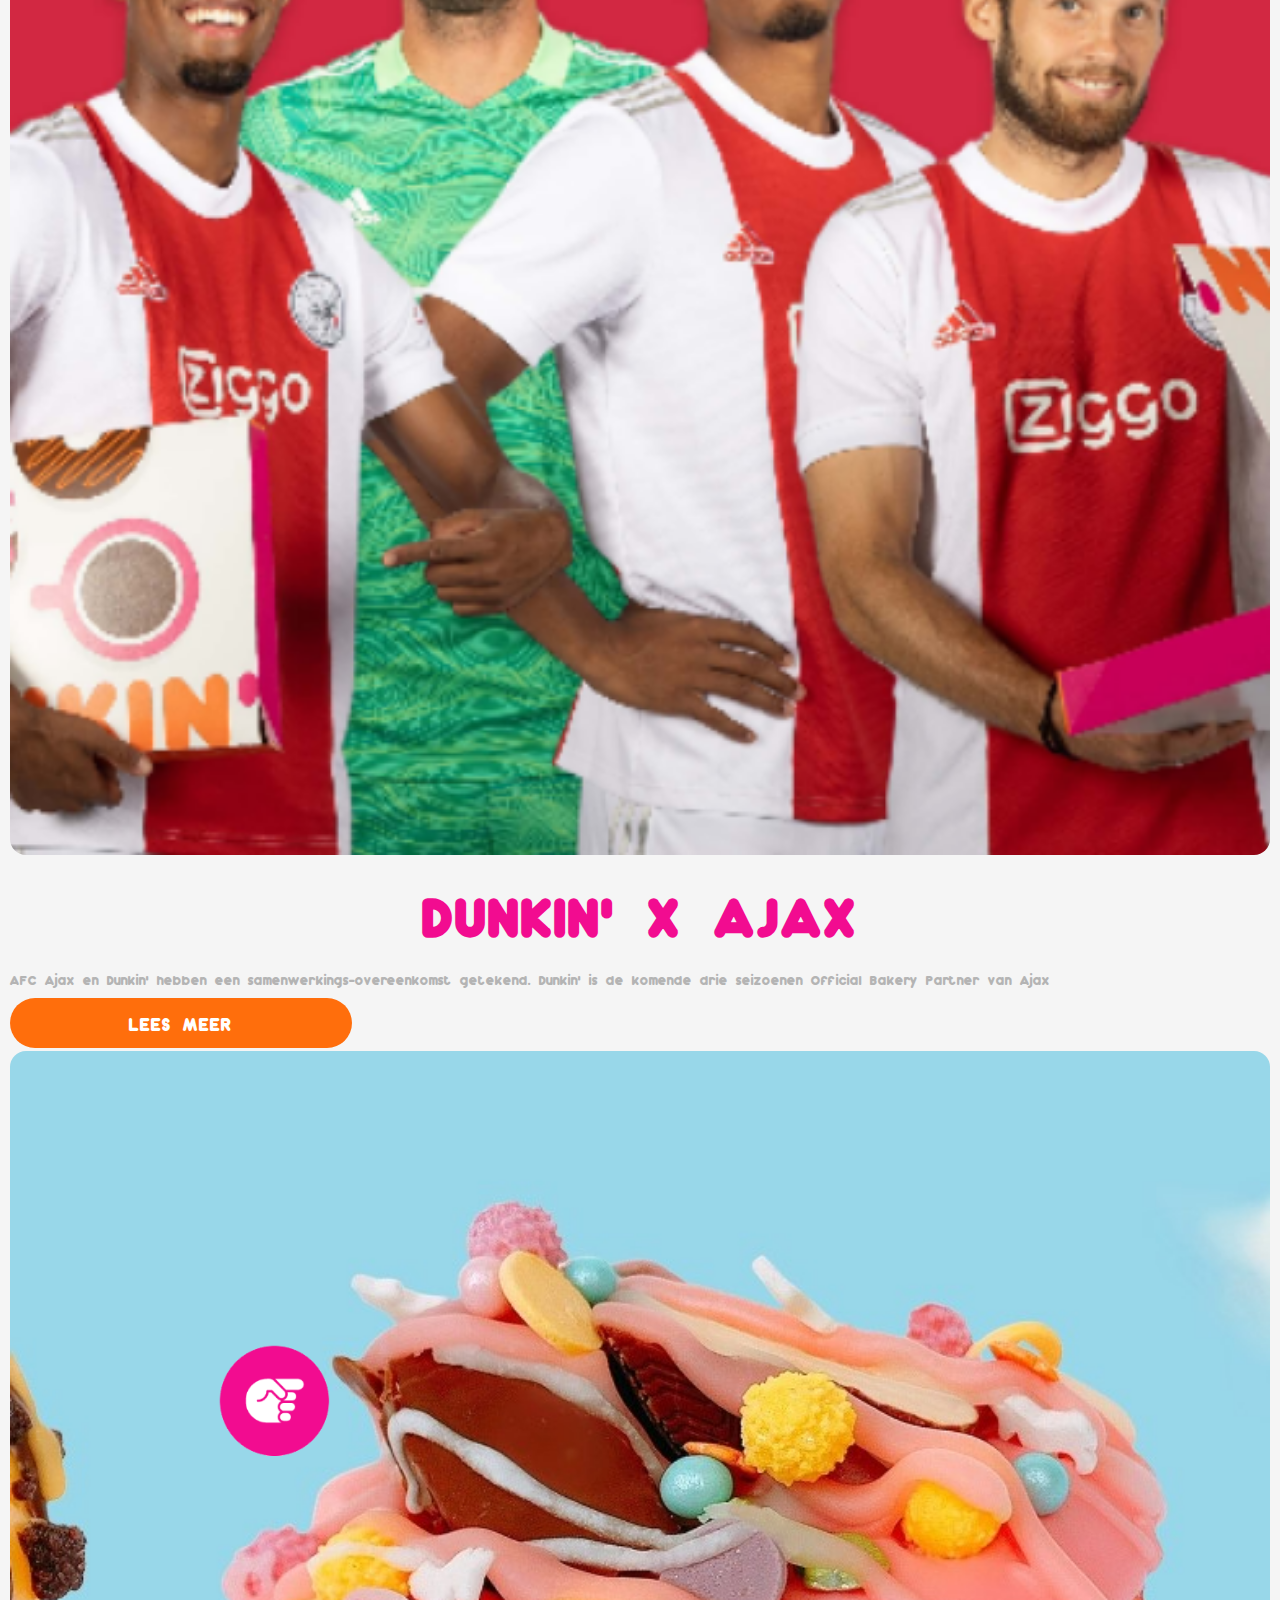
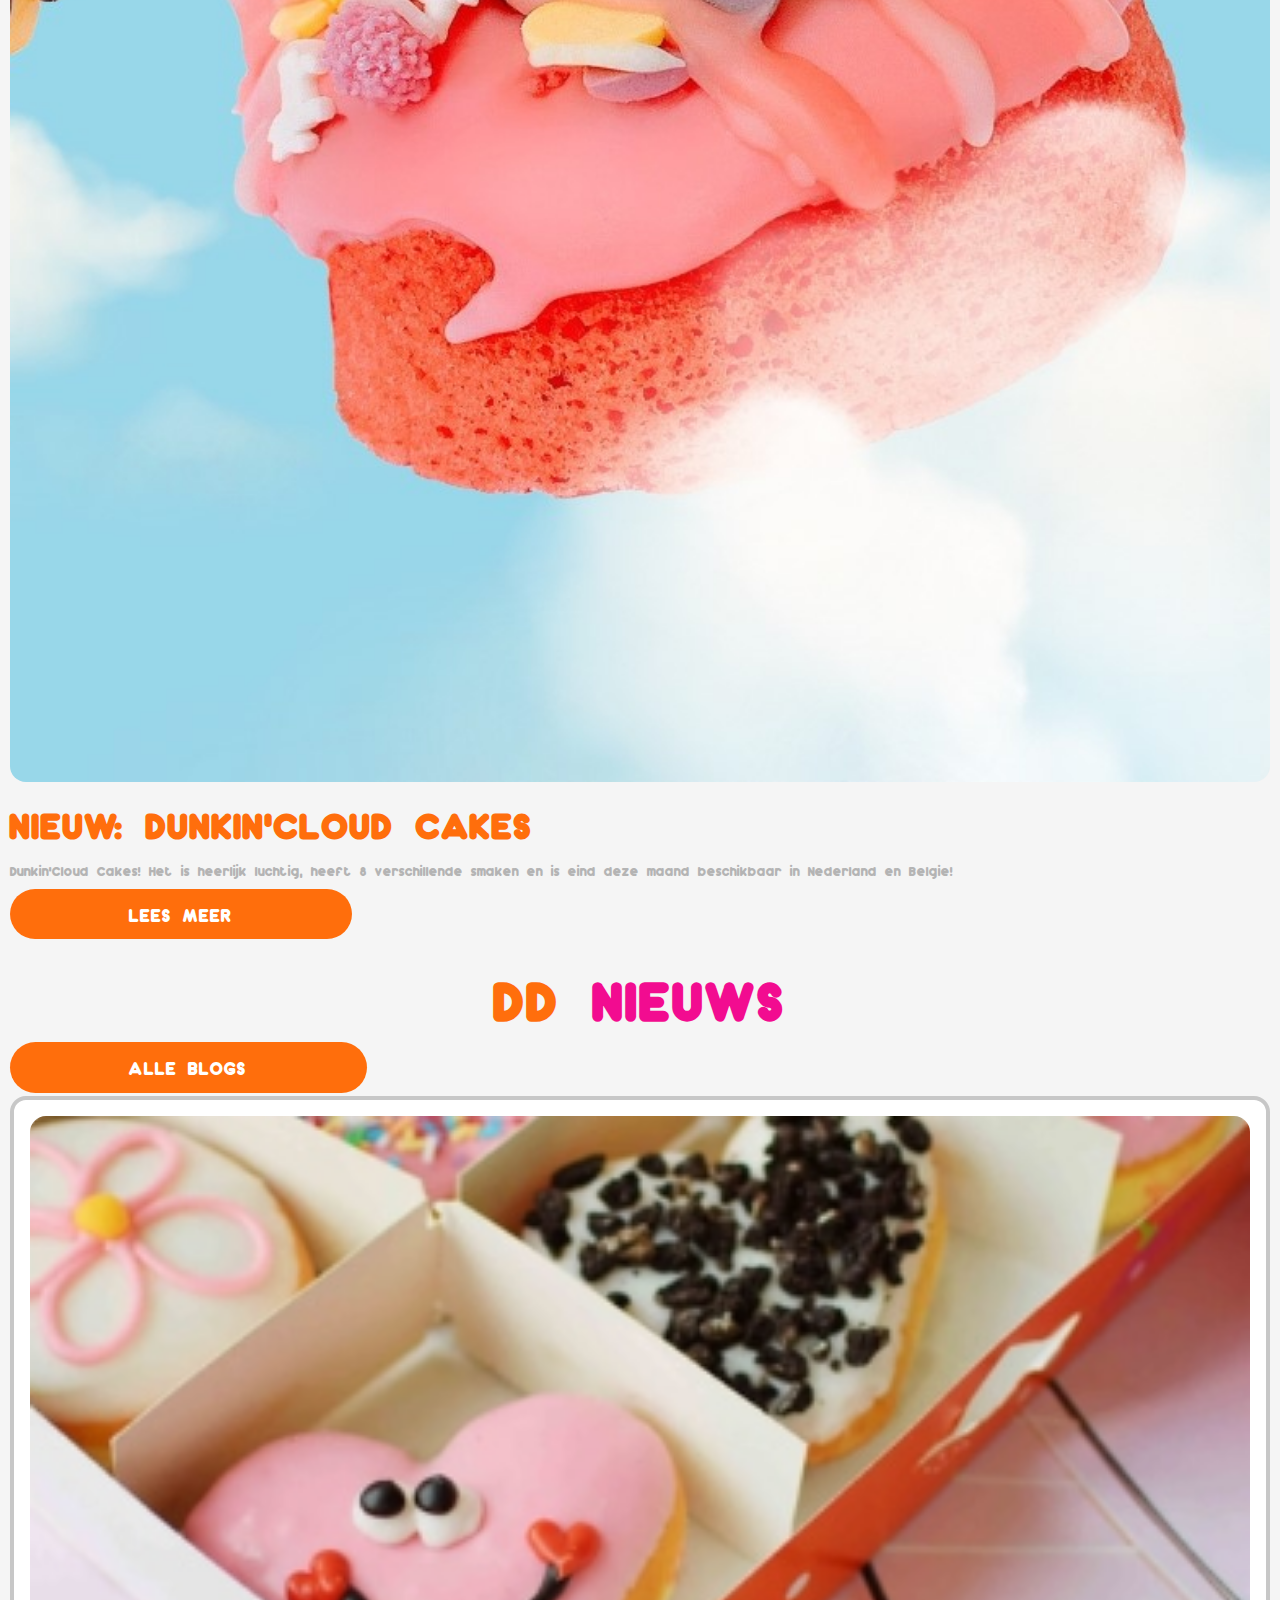
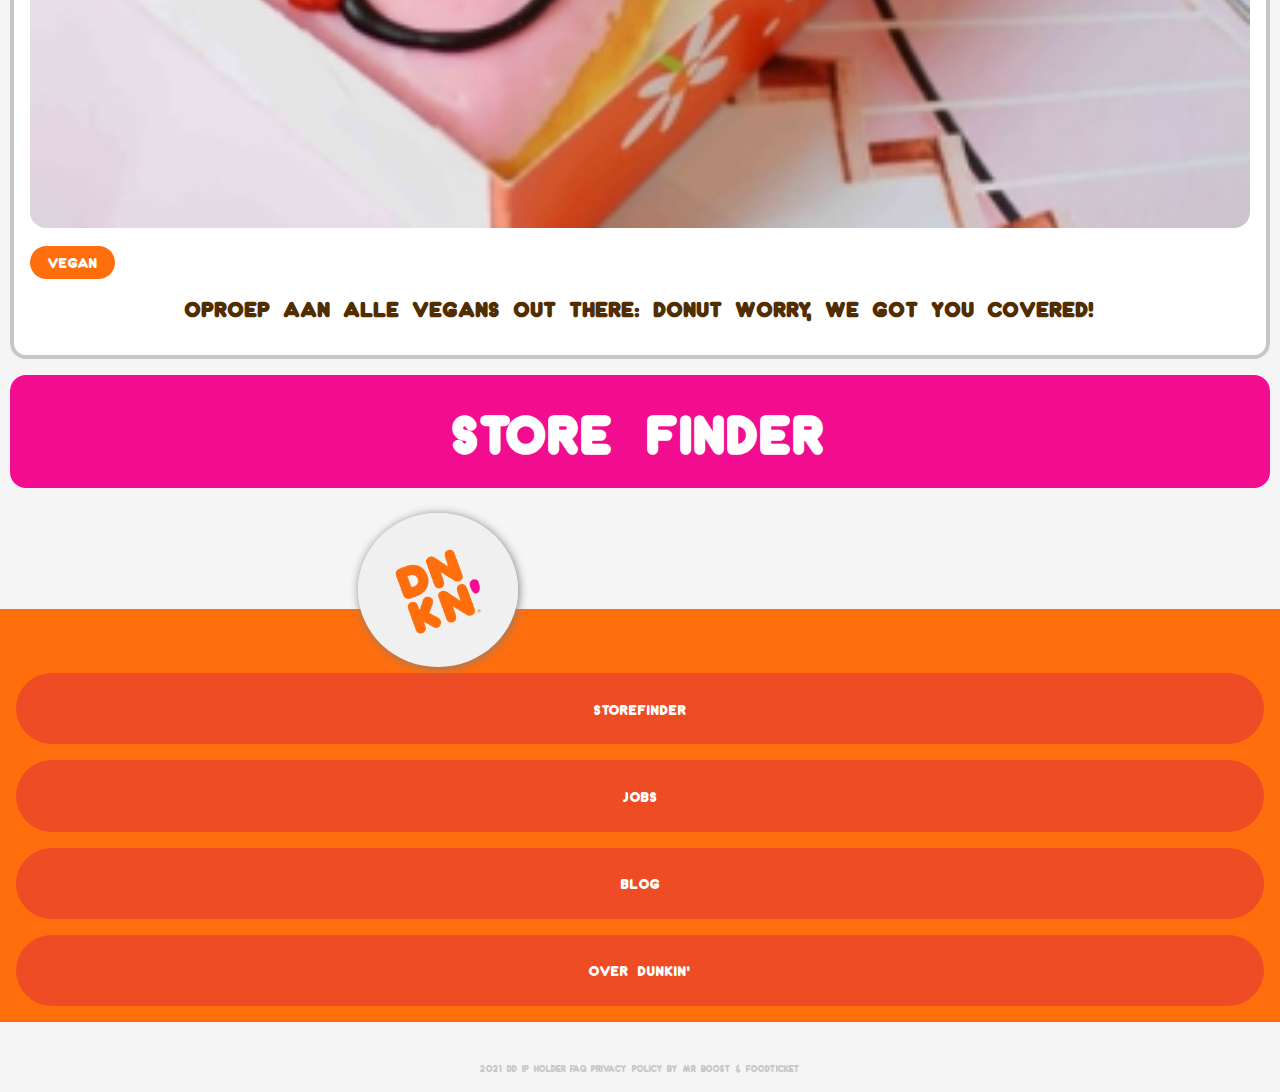
==== commit e1c07140: "home page af - store finder" ====
--- a/index.html
+++ b/index.html
@@ -39,8 +39,10 @@
 		<section>
 			<h1>Bestel!</h1>
 			<p>Maak een keuze:</p>
-			<a href="#">Bezorgen</a>
-			<a href="#">Afhalen</a>
+			<section>
+				<a href="#">Bezorgen</a>
+				<a href="#">Afhalen</a>
+			</section>
 		</section>
 
 		<!-- Dunkin' x Ajax -->
@@ -49,33 +51,39 @@
 			<img src="images/AjaxDonuts.png" alt="ajax">
 		</section>
 
-<!-- Bestel dunkin' donuts online. -->
+		<!-- Bestel dunkin' donuts online. -->
 		<section>
 			<h1><span>Bestel</span> <span>Dunkin'</span> <span> Donuts</span> <span>online</span></h1>
 
 			<article>
-				<h2>1. Vul je postcode in</h2>
-				<img src="images/" alt="iconpeace">
-				<p>Zoek jij een store in de buurt? Gebruik de Dunkin' Storefinder.</p>
+				<section>
+					<h2>1. Vul je postcode in</h2>
+					<p>Zoek jij een store in de buurt? Gebruik de Dunkin' Storefinder.</p>
+				</section>
+				<img src="images/iconpeace.png" alt="iconpeace">
 			</article>
 
 			<article>
-				<h2>2. Kies je donuts</h2>
-				<img src="images/" alt="icondonut">
-				<p>Kies uit meer dan 200 verschillende donut smaken. Welke kies jij?</p>
+				<section>
+					<h2>2. Kies je donuts</h2>
+					<p>Kies uit meer dan 200 verschillende donut smaken. Welke kies jij?</p>
+				</section>
+				<img src="images/icondonut.png" alt="icondonut">
 			</article>
 
 			<article>
-				<h2>3. Morgen in huis!</h2>
-				<img src="images/" alt="icondoos">
-				<p>Voor 16:00 besteld? dan komen je donuts morgen al in huis.</p>
+				<section>
+					<h2>3. Morgen in huis!</h2>
+					<p>Voor 16:00 besteld? dan komen je donuts morgen al in huis.</p>
+				</section>
+				<img src="images/icondoos.png" alt="icondoos">
 			</article>
 
 			<a href="#">Order now</a>
- 
+
 		</section>
 
-<!--App jij 'm all?, dunkin' app  -->
+		<!--App jij 'm all?, dunkin' app  -->
 		<section>
 			<h1>App jij 'm al?</h1>
 			<h2>De Dunkin' app</h2>
@@ -89,18 +97,18 @@
 		<!-- Dunkin' x Ajax -->
 		<section>
 			<img src="images/Dunkinajax2.png" alt="ajax">
-			<img src="images/" alt="icon1">
+			<img src="images/icon1vinger.png" alt="icon1">
 			<h1>Dunkin' x Ajax</h1>
 			<p>AFC Ajax en Dunkin' hebben een samenwerkings-overeenkomst getekend. Dunkin' is de komende drie seizoenen
 				Official Bakery Partner van Ajax</p>
 			<a href="#">Lees meer</a>
 		</section>
- 
+
 
 		<!-- Nieuw: Dunkin'Cloud cakes -->
 		<section>
 			<img src="images/clouddonuts.jpg" alt="luchtdonut">
-			<img src="images/" alt="icon2">
+			<img src="images/icon2vinger2.png" alt="icon2">
 			<h1>Nieuw: Dunkin'Cloud Cakes</h1>
 			<p>Dunkin'Cloud Cakes! Het is heerlijk luchtig, heeft 8 verschillende smaken en is eind deze maand
 				beschikbaar in Nederland en Belgie!</p>
@@ -110,9 +118,12 @@
 
 		<!-- DD nieuws -->
 		<section>
-			<h1>DD nieuws</h1>
+			<h1><span>DD</span> <span>nieuws</span></h1>
 			<a href="#">Alle blogs</a>
-			<img src="images/" alt="hartdonut">
+		</section>
+
+		<section>
+			<img src="images/hartdonutblog.png" alt="hartdonut">
 			<a href="#">Vegan</a>
 			<h2>Oproep aan alle vegans out there: Donut worry, we got you covered!</h2>
 		</section>
@@ -127,7 +138,7 @@
 	<footer>
 		<section>
 
-			<img src="images/" alt="Dunkinlogofooter">
+			<img src="images/footerlogo.png" alt="Dunkinlogofooter">
 
 			<ul>
 				<li><a href="#">Storefinder</a></li>
--- a/styles/style.css
+++ b/styles/style.css
@@ -1,16 +1,21 @@
 /* CSS Document */
+
 *, *::after, *::before {
-  box-sizing:border-box;  
-}
+  box-sizing: border-box;
+}
+
+/****************/
+
+/***Kleuren***/
+
+/****************/
 
 :root {
-  
-  --white:#ffffff;
-  
-  --mainColor:#ff6e0c;
-  --SecondColor:#f20c90;
-  --backgroundColor:#f5f5f5;
-  --textColor:#b4b4b4;
+  --white: #ffffff;
+  --mainColor: #ff6e0c;
+  --SecondColor: #f20c90;
+  --backgroundColor: #f5f5f5;
+  --textColor: #b4b4b4;
 }
 
 @font-face {
@@ -18,61 +23,26 @@
   font-style: normal;
   font-weight: normal;
   src: local('Dunkin Regular'), url('../assets/Dunkin.woff') format('woff');
-  }
-
-  body {
-    background-color:var(--backgroundColor);
-  }
-
-  h1 {
-    font-family: 'Dunkin Regular';
-    text-transform: uppercase;
-    color:var(--white);
-    font-size: 3em;
-    text-align: center;
-    line-height: 1em;
-  }
- 
-  h2{
-    font-family: 'Dunkin Regular';
-    text-transform: uppercase;
-    text-align: center; 
-  }
-
-  p {
-    font-family: 'Dunkin Regular';
-    color:var(--textColor);
-    font-size: 0.7em;
-    padding: 2em;
-  }
-
-  ul {
-    list-style-type: none;
-  }
-
-  /****************/
-  /***Oranje buttons***/
-  /****************/
-
-a {
-  background-color: var(--mainColor);
-  color:var(--white);
-  font-family: 'Dunkin Regular';
-  text-transform: uppercase;
-  text-decoration: none;
-  padding: 0.80em 7.48em;
-  border-radius: 7.48em;
-}
-
-/****************/
+}
+
+body {
+  background-color: var(--backgroundColor);
+  margin: 0;
+}
+
+/****************/
+
 /***Header***/
-/****************/
+
+/****************/
+
 header {
   padding: 1.4em;
   background-color: white;
   display: grid;
   top: 0;
   position: sticky;
+  z-index: 999;
 }
 
 header img {
@@ -80,194 +50,388 @@
   justify-self: center;
 }
 
+main {
+  display: grid;
+  gap: 1em;
+  padding: 0.6em;
+}
+
+/****************/
+
+/***Tekst***/
+
+/****************/
+
+h1 {
+  font-family: 'Dunkin Regular';
+  text-transform: uppercase;
+  color: var(--white);
+  font-size: 3em;
+  text-align: center;
+  line-height: 1em;
+}
+
+h2 {
+  font-family: 'Dunkin Regular';
+  text-transform: uppercase;
+  text-align: center;
+}
+
+p {
+  font-family: 'Dunkin Regular';
+  color: var(--textColor);
+  font-size: 0.7em;
+}
+
+ul {
+  list-style-type: none;
+}
+
+/****************/
+
+/***Oranje buttons***/
+
+/****************/
+
+a {
+  background-color: var(--mainColor);
+  color: var(--white);
+  font-family: 'Dunkin Regular';
+  text-transform: uppercase;
+  text-decoration: none;
+  padding: 0.80em 7.48em;
+  border-radius: 7.48em;
+}
+
+/****************/
+
+/***Section styling***/
+
+/****************/
+
+section {
+  /* width: 95%; */
+  position: relative;
+}
+
 section img {
   width: 100%;
   border-radius: 1em;
 }
 
-section {
-  width: 100%;
-}
-
-/****************/
+/****************/
+
 /***Order now button section***/
+
 /****************/
 
 section:nth-of-type(1) {
-
-}
-
-/****************/
+  margin: 20px auto;
+}
+
+/****************/
+
 /***Dunkin' delivery***/
+
 /****************/
 
 section:nth-of-type(2) {
-background-color: var(--mainColor);
-border-radius: 1em;
-}
-
-/****************/
+  background-color: var(--mainColor);
+  border-radius: 1em;
+}
+
+/****************/
+
 /***Bestel!***/
+
 /****************/
 
 section:nth-of-type(3) {
   background-color: var(--SecondColor);
   border-radius: 1em;
-  }
-
-  section:nth-of-type(3) p{
-    color: var(--white);
-  }
-
-/****************/
+  padding: 1em;
+}
+
+section:nth-of-type(3) p {
+  color: var(--white);
+}
+
+section:nth-of-type(3) section {
+  display: flex;
+  justify-content: space-evenly;
+  margin: .625em;
+}
+
+/****************/
+
 /***Buttons Bestel!***/
-/****************/
-
-  section:nth-of-type(3) a:nth-of-type(1){
-background-color: var(--white);
-color: var(--SecondColor);
-border-radius: 0.70em;
-  }
-  
-  section:nth-of-type(3) a:nth-of-type(2){
-    background-color: #f950ad;
-    color: var(--white);
-    border-radius: 0.70em;
-  }
-  
-/****************/
+
+/****************/
+
+section:nth-of-type(3) a:nth-of-type(1) {
+  background-color: var(--white);
+  color: var(--SecondColor);
+  border-radius: 0.70em;
+  padding: 1em 1.3em;
+}
+
+section:nth-of-type(3) a:nth-of-type(2) {
+  background-color: #f950ad;
+  color: var(--white);
+  border-radius: 0.70em;
+  padding: 1em 1.3em;
+}
+
+/****************/
+
 /***Dunkin' x Ajax***/
+
 /****************/
 
 section:nth-of-type(4) {
   background-color: #99d6ea;
   border-radius: 1em;
-  }
-  
-/****************/
+}
+
+/****************/
+
 /***Bestel dunkin' donuts online. stappen***/
-/****************/
-
-section:nth-of-type(5) h1{
+
+/****************/
+
+section:nth-of-type(5) {
+  display: flex;
+  flex-direction: column;
+  gap: 1.5em;
+}
+
+section:nth-of-type(5) h1 {
   text-align: left;
-  }
-
+}
 
 span:nth-of-type(1), span:nth-of-type(3) {
   color: var(--SecondColor);
 }
 
-span:nth-of-type(2), span:nth-of-type(4){
+span:nth-of-type(2), span:nth-of-type(4) {
   color: var(--mainColor);
 }
 
-section:nth-of-type(5) article{
+section:nth-of-type(5) article {
+  display: flex;
+  align-items: center;
+  padding: .5em;
+  gap: 1em;
   background-color: var(--white);
   color: var(--SecondColor);
   border-radius: 1em;
 }
 
-/****************/
+section:nth-of-type(5) article section {
+  display: flex;
+  flex-direction: column;
+  align-items: baseline;
+}
+
+section:nth-of-type(5) article section h2 {
+  text-align: left;
+  margin-top: 0;
+  padding: 0;
+}
+
+section:nth-of-type(5) article img {
+  width: 4em;
+  height: 4em;
+  order: -1;
+}
+
+section:nth-of-type(5) a {
+  display: block;
+}
+
+/****************/
+
 /***App jij 'm all?, dunkin' app***/
-/****************/
-
- section:nth-of-type(6) {
+
+/****************/
+
+section:nth-of-type(6) {
   background-color: #71c5e8;
   border-radius: 1em;
   text-align: center;
-  }
-
-  section:nth-of-type(6) h2{
-    color: var(--white);
-  }
-
-  section:nth-of-type(6) p{
-    color: var(--white);
-  }
-
-  section:nth-of-type(6) img{
-    width: 50%;
-  }
-
-/****************/
+}
+
+section:nth-of-type(6) h2 {
+  color: var(--white);
+}
+
+section:nth-of-type(6) p {
+  color: var(--white);
+}
+
+section:nth-of-type(6) img {
+  width: 50%;
+}
+
+/****************/
+
 /***Dunkin' x Ajax***/
-/****************/
-
-section:nth-of-type(7) h1{
+
+/****************/
+
+section:nth-of-type(7) h1 {
   color: var(--SecondColor);
 }
 
-section:nth-of-type(7) img{
- border-radius: 1em;
-}
-
-  
-
-/****************/
+section:nth-of-type(7) img {
+  border-radius: 1em;
+}
+
+section:nth-of-type(7) img:nth-of-type(2) {
+  position: absolute;
+  top: 18.3em;
+  left: 13em;
+  height: 7em;
+  width: 7em;
+}
+
+section:nth-of-type(7) p {
+  margin: 2em 0;
+}
+
+/****************/
+
 /***Nieuw: Dunkin'Cloud cakes***/
-/****************/
-
-section:nth-of-type(8) h1{
+
+/****************/
+
+section:nth-of-type(8) h1 {
   color: var(--mainColor);
   text-align: left;
   font-size: 2em;
 }
 
-/****************/
+section:nth-of-type(8) img:nth-of-type(2) {
+  position: absolute;
+  top: 18.3em;
+  left: 13em;
+  height: 7em;
+  width: 7em;
+}
+
+section:nth-of-type(8) p {
+  margin: 2em 0;
+}
+
+/****************/
+
+/***DD nieuws h1 + button***/
+
+/****************/
+
+section:nth-of-type(9) {
+  border-radius: 1em;
+  border-color: var(--textColor);
+}
+
+section:nth-of-type(9) span:nth-of-type(1) {
+  color: var(--mainColor);
+}
+
+section:nth-of-type(9) span:nth-of-type(2) {
+  color: var(--SecondColor);
+}
+
+/****************/
+
 /***DD nieuws***/
-/****************/
-  
-section:nth-of-type(9) {
+
+/****************/
+
+section:nth-of-type(10) {
   background-color: var(--white);
   border-radius: 1em;
-  border-color: var(--textColor);
-  }
-
-/****************/
+  border: 4px solid #C7C7C7;
+  padding: 1em;
+}
+
+section:nth-of-type(10) a {
+  padding: 0.5em 1.4em;
+  margin: 1.1em 0;
+  font-size: 0.8em;
+  display: block;
+  width: min-content;
+}
+
+section:nth-of-type(10) h2 {
+  color: #512D00;
+  font-size: 1.2em;
+}
+
+/****************/
+
 /***Store finder***/
-/****************/
-
- section:nth-of-type(10) {
+
+/****************/
+
+section:nth-of-type(11) {
   background-color: var(--SecondColor);
-   border-radius: 1em;
-     }
-    
-
-/****************/
+  border-radius: 1em;
+}
+
+/****************/
+
 /***Footer***/
+
 /****************/
 
 footer section:first-of-type {
-background-color: var(--mainColor);
-}
-
-footer section:first-of-type a{
+  background-color: var(--mainColor);
+  padding: 2em 0 0;
+  margin-top: 7em;
+  position: relative;
+}
+
+footer section:first-of-type a {
   background-color: #EE4C25;
-  padding: 2em ;
+  padding: 2em;
   width: 100%;
   display: block;
   text-align: center;
   font-size: 0.8em;
-  }
-
-  footer section:first-of-type ul {
-   display: flex;
+}
+
+footer section:first-of-type ul {
+  display: flex;
   flex-direction: column;
   gap: 1em;
   width: 100%;
   padding: 1em;
-    }
+}
 
 footer section:last-of-type {
-background-color: var(--backgroundColor);
-padding: 1em;
-text-align: center;
-
-}
-
-footer section:last-of-type a{
-  background:none;
-color: #C7C7C7;
-font-size: 0.5em;
-padding:0%;
-}+  background-color: var(--backgroundColor);
+  padding: 1em;
+  text-align: center;
+}
+
+footer section:last-of-type a {
+  background: none;
+  color: #C7C7C7;
+  font-size: 0.5em;
+  padding: 0%;
+}
+
+footer img {
+  border-radius: 50%;
+  width: 10em;
+  box-shadow: 1px 1px 10px grey;
+  position: absolute;
+  top: -6em;
+  left: 28%;
+}
+
+#blogs section:nth-of-type(1) {
+    background-color: var(--SecondColor);
+    border-radius: 1em;
+  }
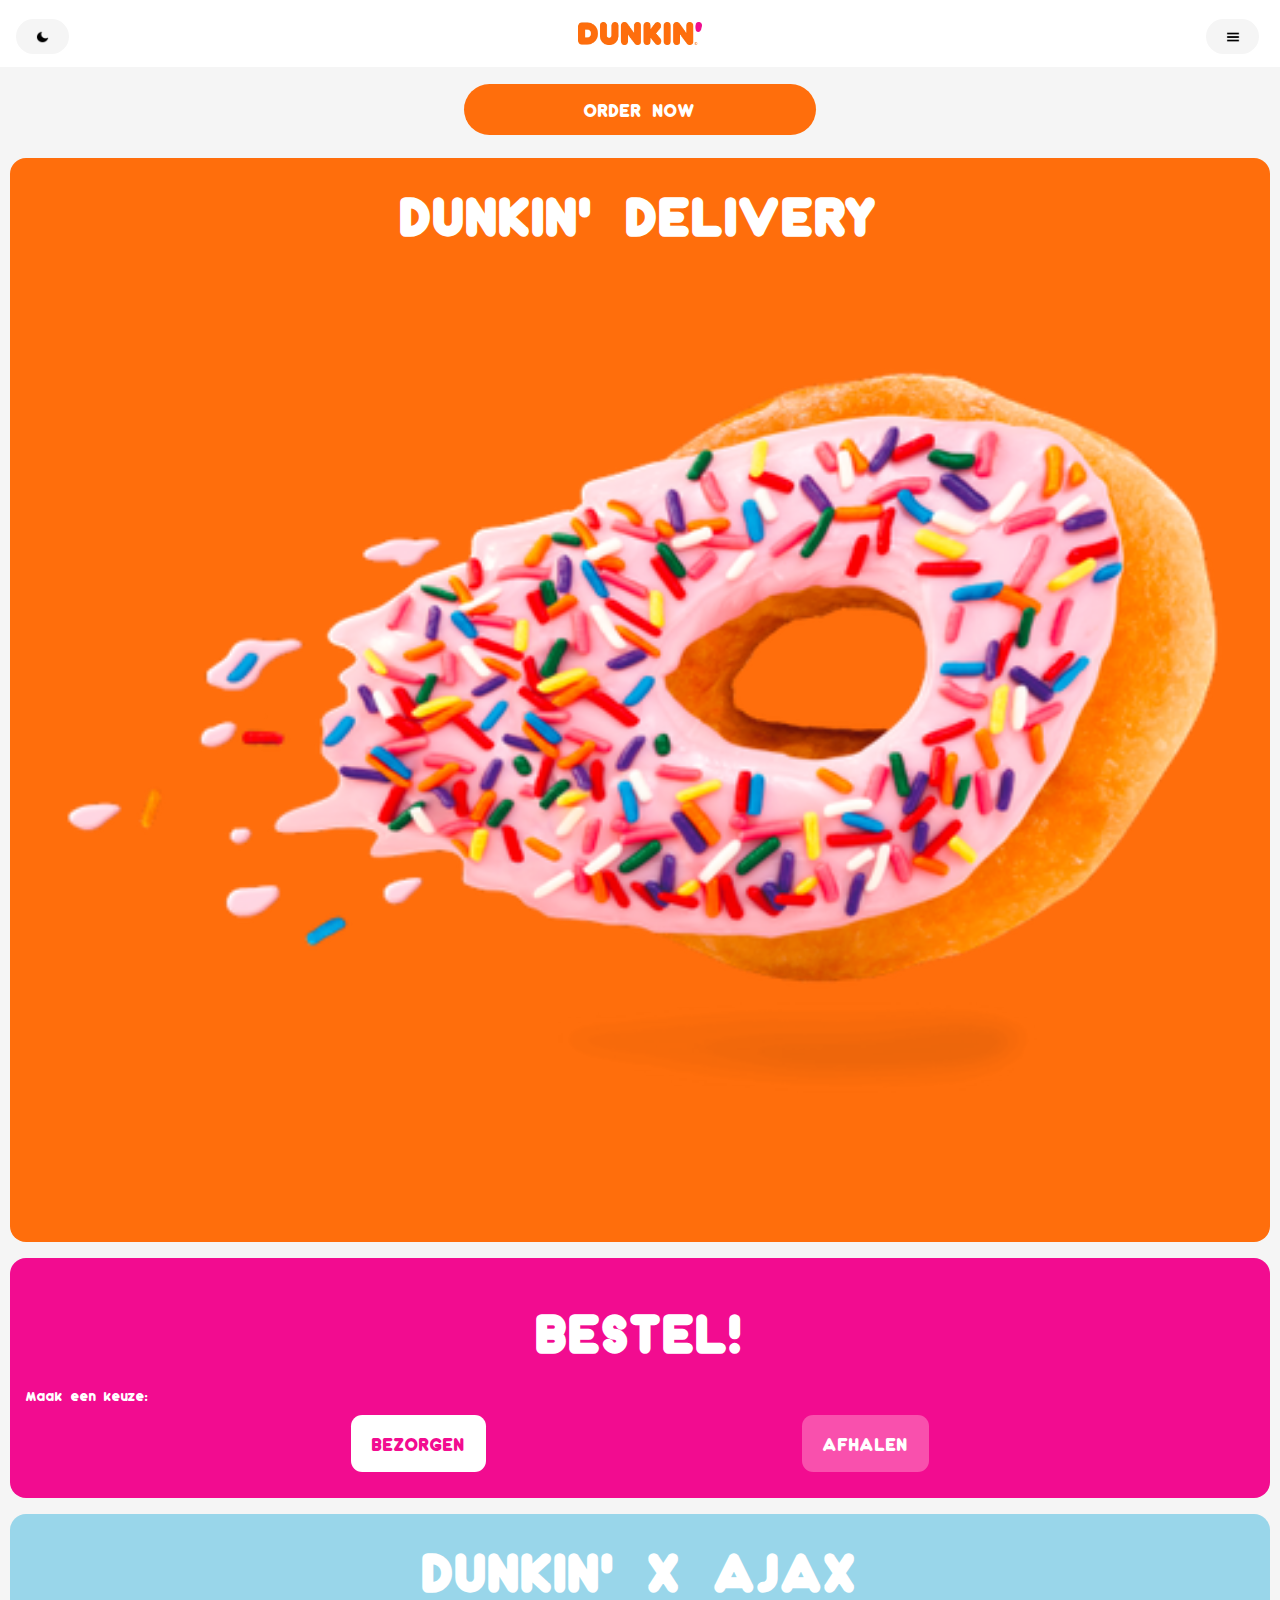
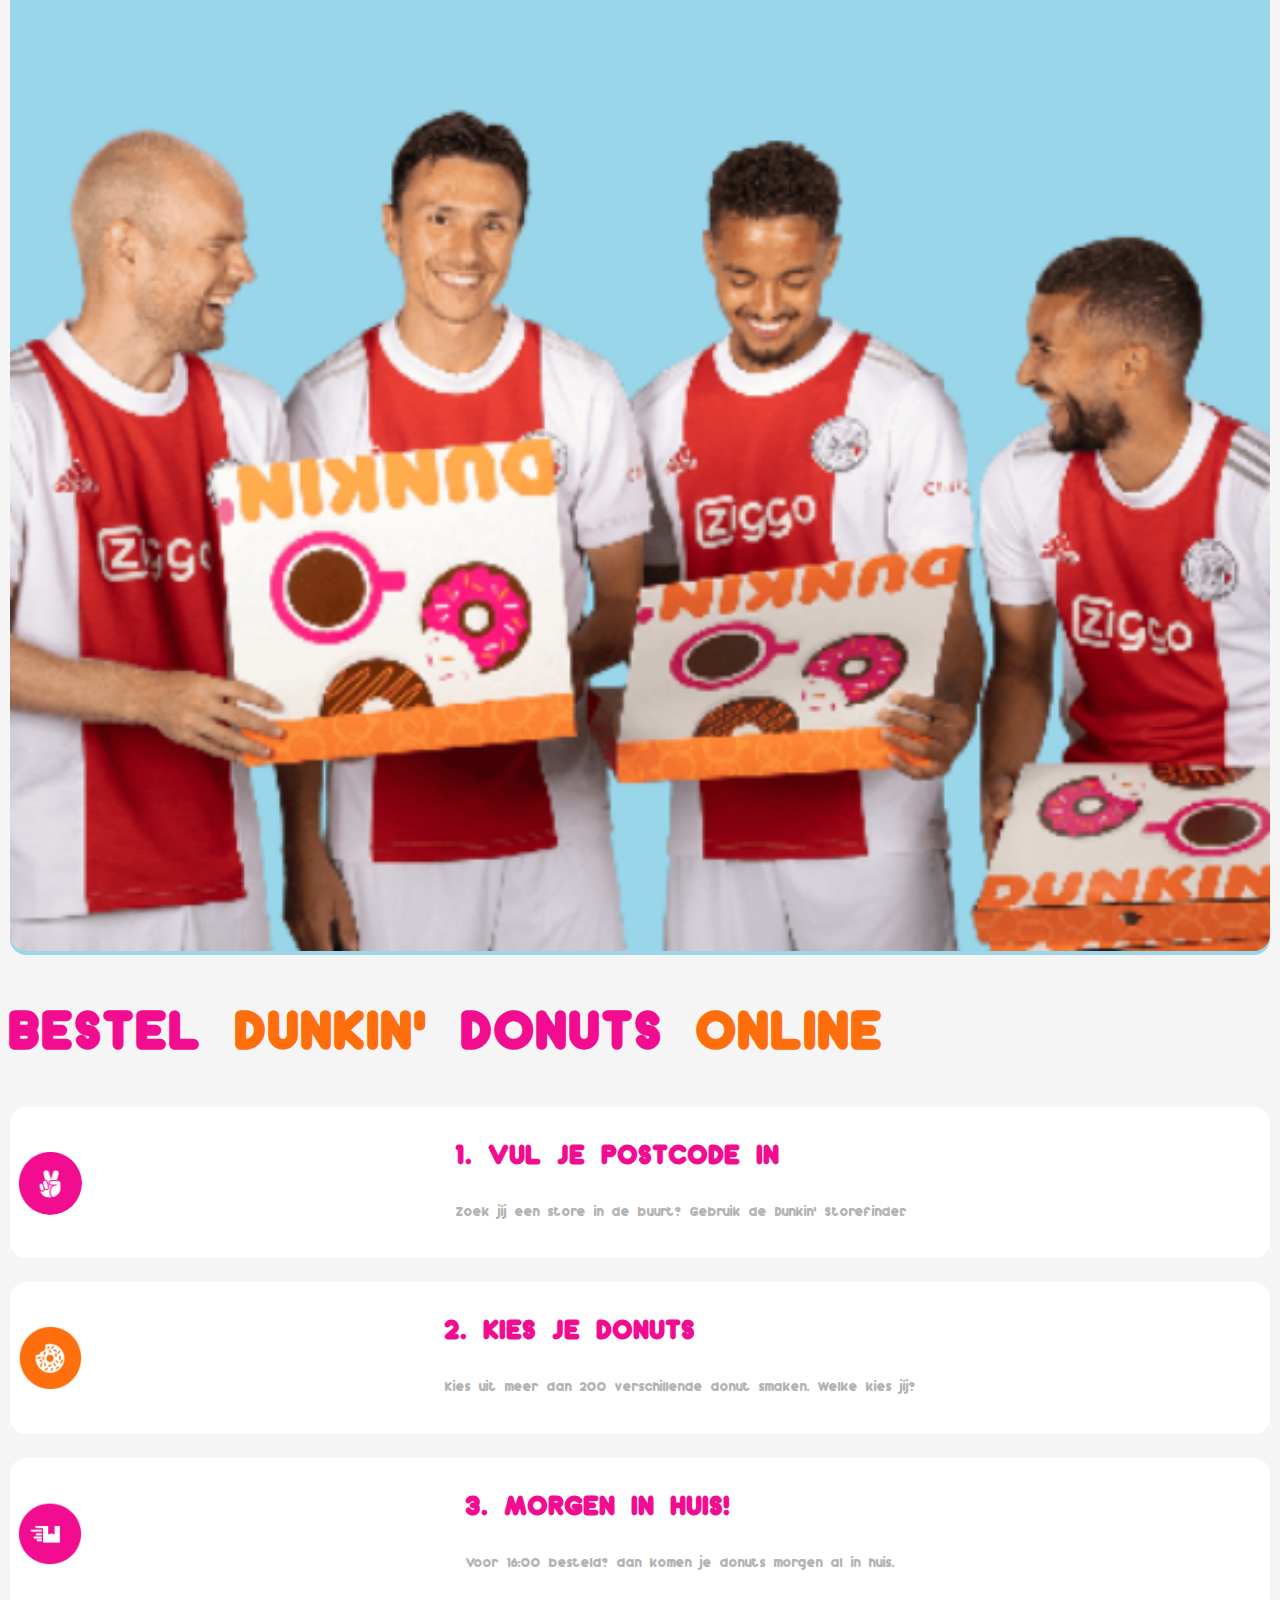
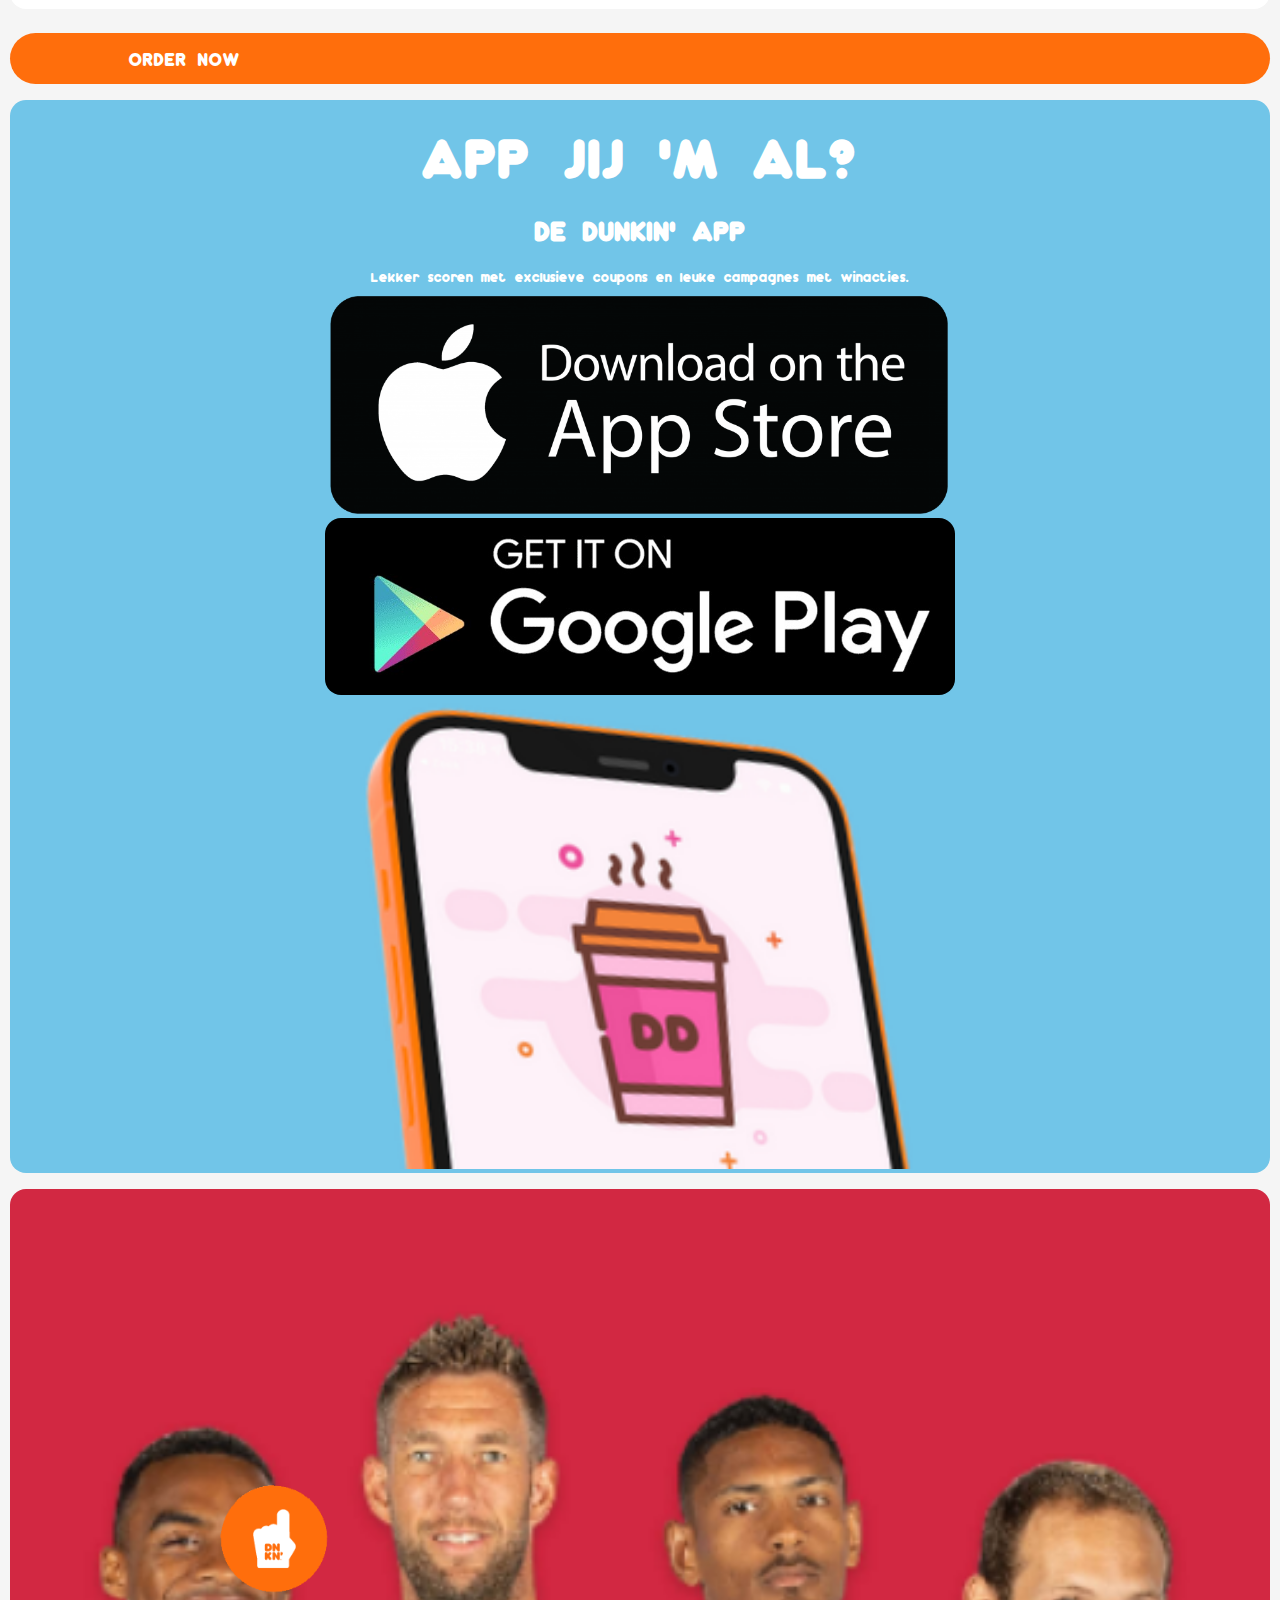
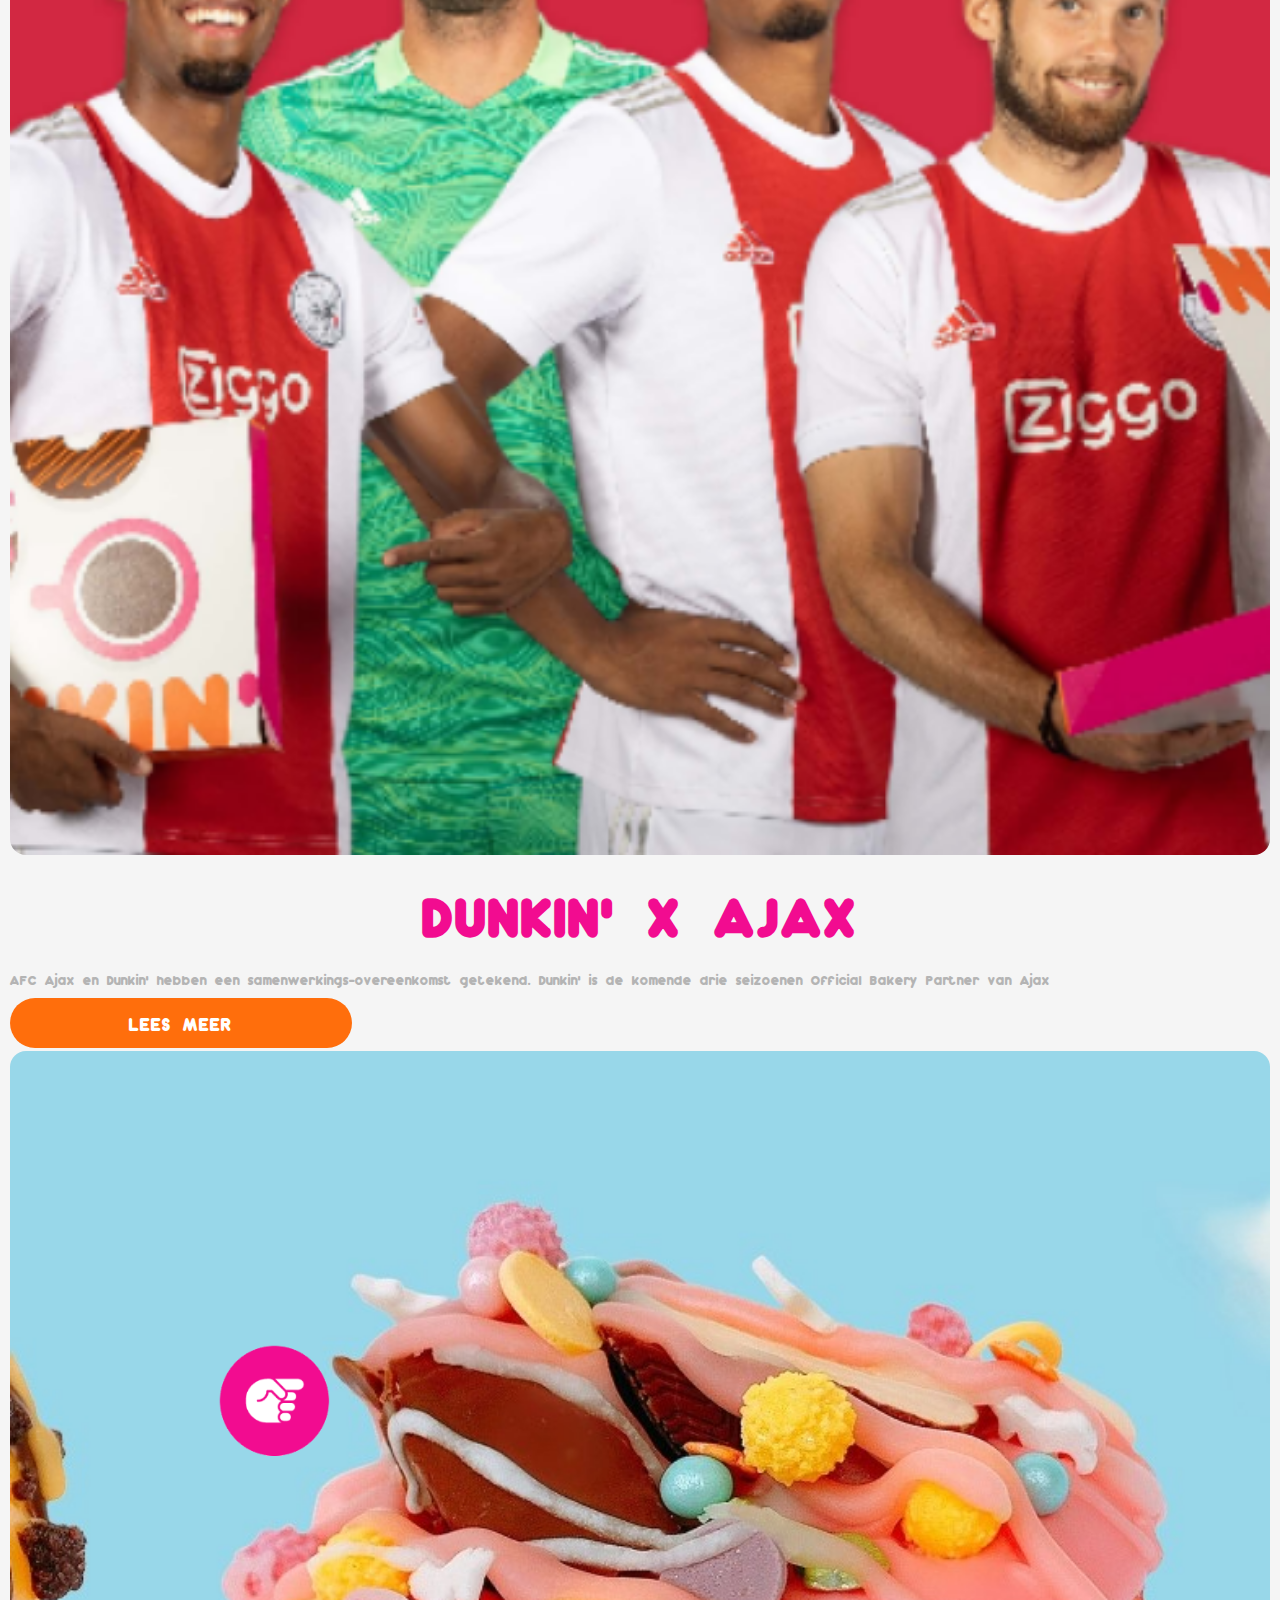
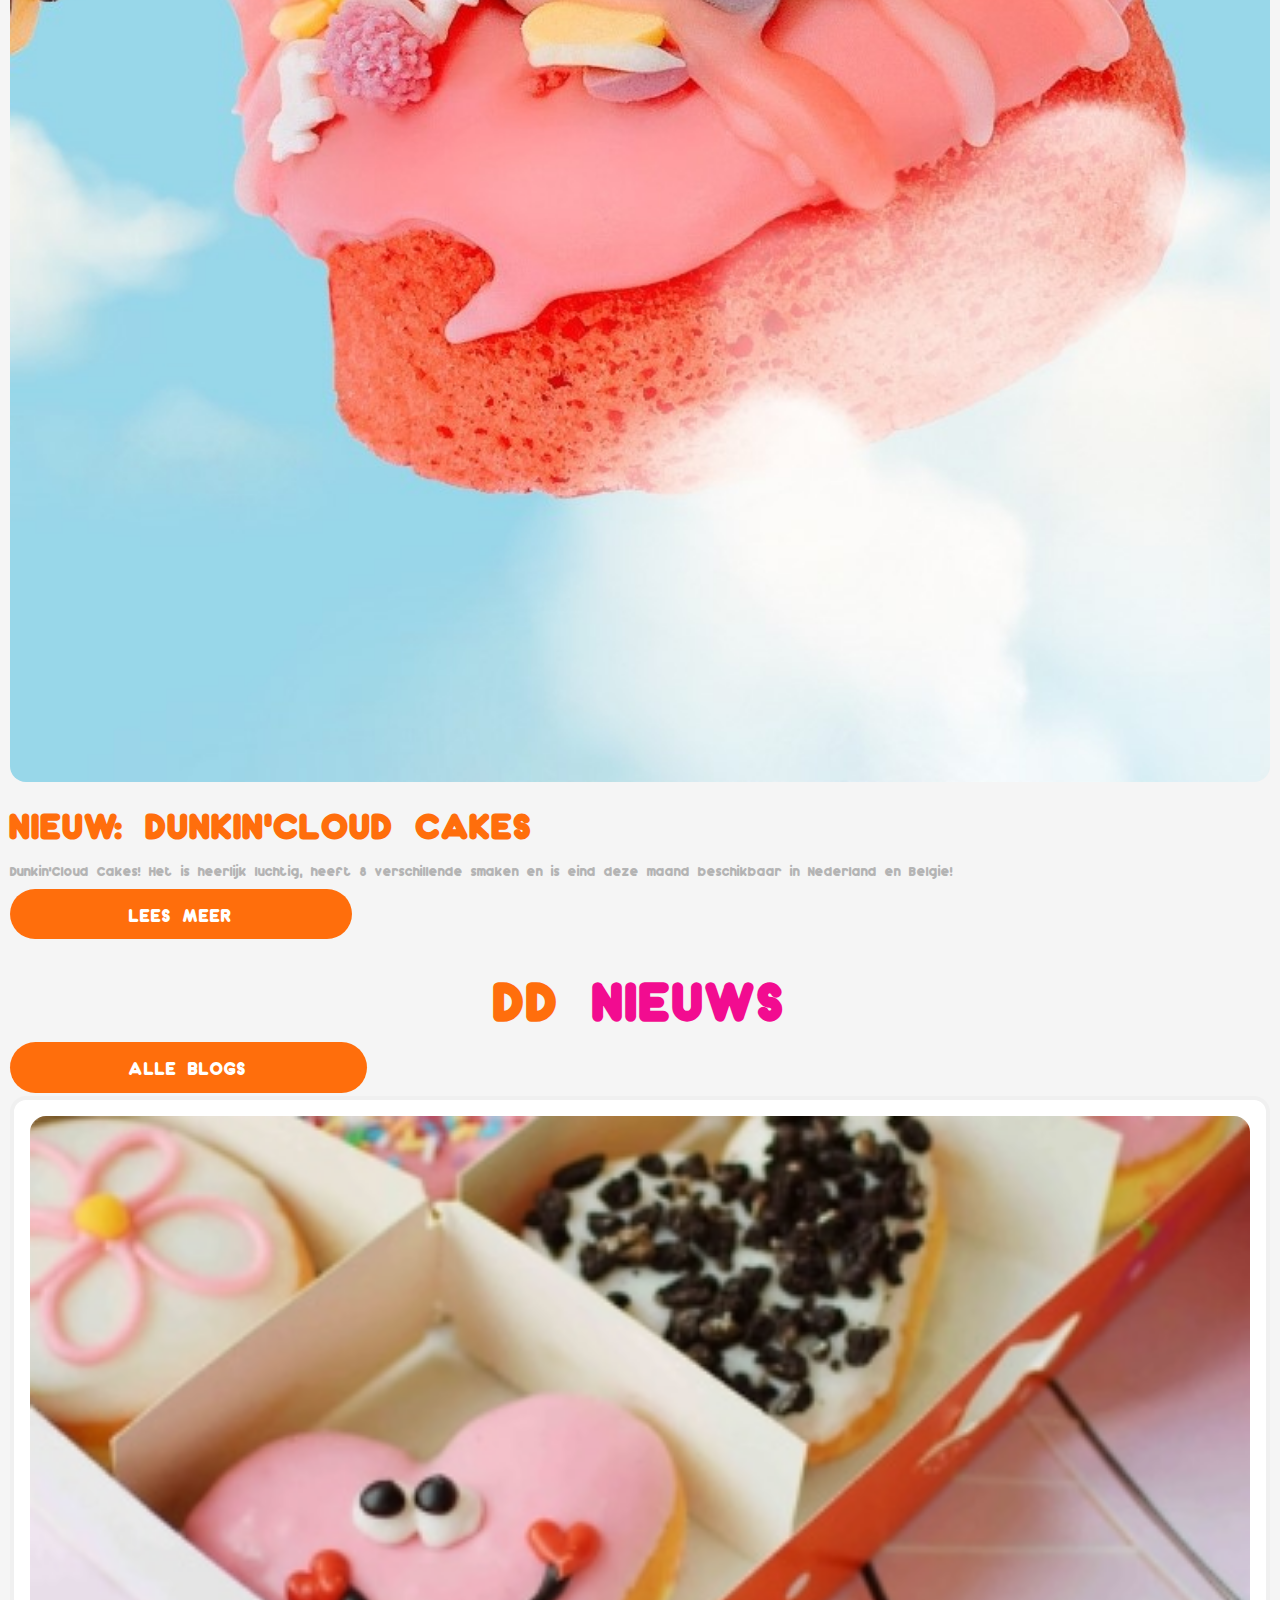
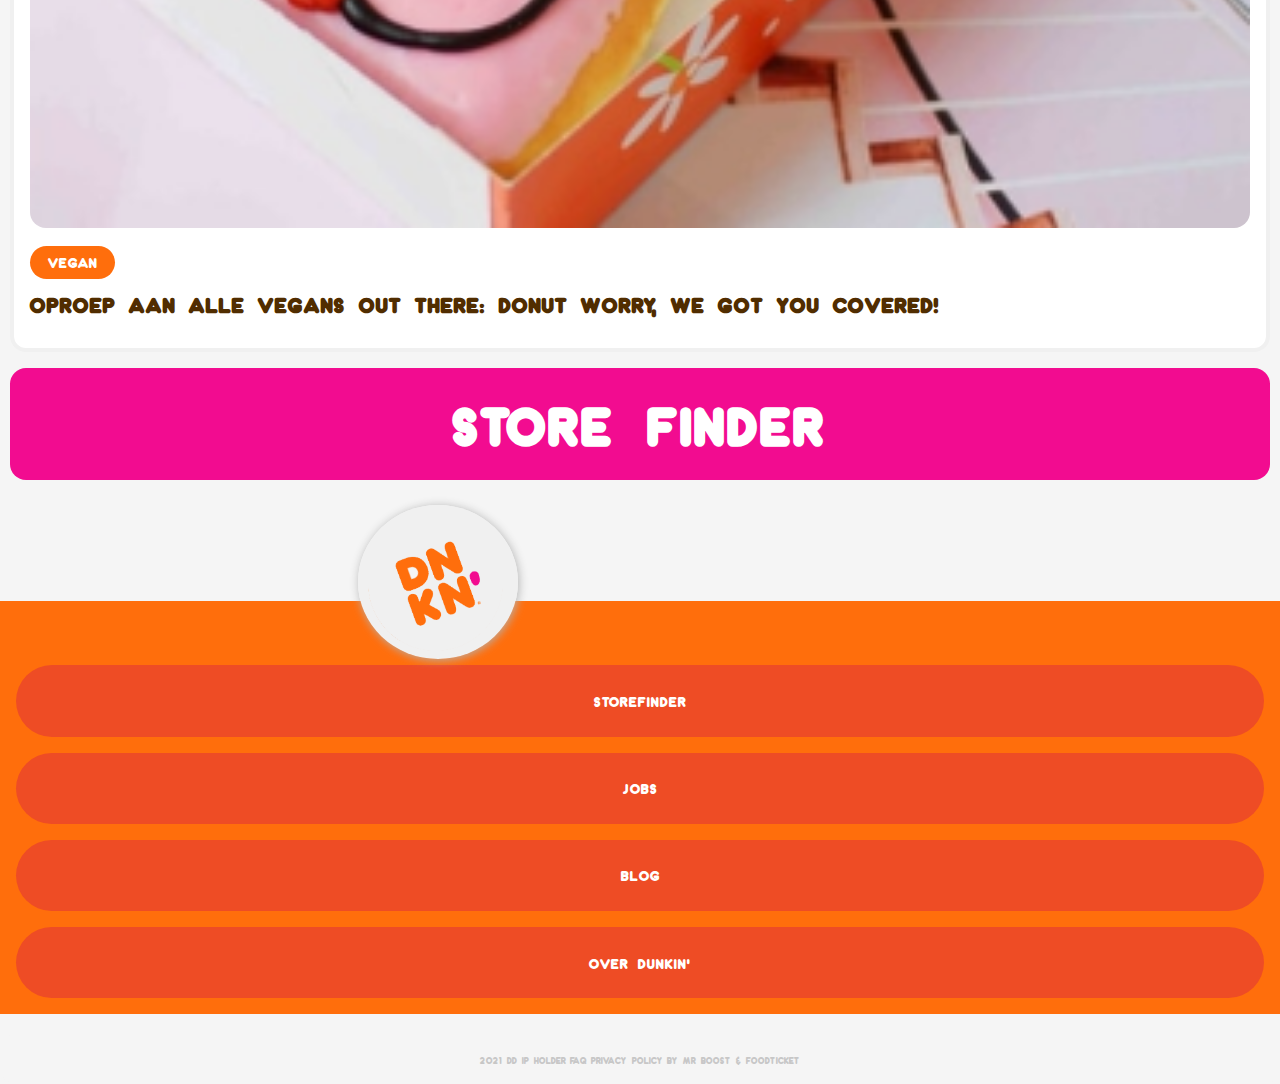
==== commit d266e3d5: "afronding, menu toegevoegd blog pagina af" ====
--- a/index.html
+++ b/index.html
@@ -14,9 +14,22 @@
 
 <body>
 	<header>
-		<img src="images/DunkinLogo.jpg" alt="dunkinlogo">
+		<img src="images/DunkinLogo.png" alt="dunkinlogo">
 		<nav>
+			<a href="#"><img src="images/darkmode.png" id="theme-toggle" alt="darkmodeicon"></a>
+			<a href="#"><img src="images/menuicon.png" alt="menuicon"></a>
+		</nav>
 
+
+		<nav>
+			<ul>
+
+				<li><a href="index.html">Storefinder</a></li>
+				<li><a href="index.html">Jobs</a></li>
+				<li><a href="blog.html">Blog</a></li>
+				<li><a href="">More></a></li>
+				<li><a href="index.html">Bestellen</a></li>
+			</ul>
 		</nav>
 	</header>
 
@@ -112,14 +125,14 @@
 			<h1>Nieuw: Dunkin'Cloud Cakes</h1>
 			<p>Dunkin'Cloud Cakes! Het is heerlijk luchtig, heeft 8 verschillende smaken en is eind deze maand
 				beschikbaar in Nederland en Belgie!</p>
-			<a href="#">Lees meer</a>
+			<a href="blog.html">Lees meer</a>
 		</section>
 
 
 		<!-- DD nieuws -->
 		<section>
 			<h1><span>DD</span> <span>nieuws</span></h1>
-			<a href="#">Alle blogs</a>
+			<a href="blog.html">Alle blogs</a>
 		</section>
 
 		<section>
@@ -136,6 +149,9 @@
 	</main>
 
 	<footer>
+
+		<!--Footer oranje-->
+
 		<section>
 
 			<img src="images/footerlogo.png" alt="Dunkinlogofooter">
@@ -147,6 +163,8 @@
 				<li><a href="#">Over Dunkin'</a></li>
 			</ul>
 		</section>
+
+		<!--Footer wit-->
 
 		<section>
 			<a href="#">2021 DD IP Holder</a>
--- a/styles/style.css
+++ b/styles/style.css
@@ -16,7 +16,44 @@
   --SecondColor: #f20c90;
   --backgroundColor: #f5f5f5;
   --textColor: #b4b4b4;
-}
+  --bestelButtonColor: #f950ad;
+  --sectionBackground1: #99d6ea;
+  --sectionBackground2: #71c5e8;
+  --borderColor: #F0F0F0;
+  --h2Color: #512D00;
+}
+
+html[data-theme='light'] {
+  --white: #ffffff;
+  --mainColor: #ff6e0c;
+  --SecondColor: #f20c90;
+  --backgroundColor: #f5f5f5;
+  --textColor: #b4b4b4;
+  --bestelButtonColor: #f950ad;
+  --sectionBackground1: #99d6ea;
+  --sectionBackground2: #71c5e8;
+  --borderColor: #F0F0F0;
+  --h2Color: #512D00;
+}
+
+html[data-theme='dark'] {
+  --white: #000000;
+  --mainColor: #CD5300;
+  --SecondColor: #B90A6F;
+  --backgroundColor: #2C2C2C;
+  --textColor: #b4b4b4;
+  --bestelButtonColor: #f950ad;
+  --sectionBackground1: #3295B5;
+  --sectionBackground2: #237B98;
+  --borderColor: #818181;
+  --h2Color: #b4b4b4;
+}
+
+/****************/
+
+/***Font***/
+
+/****************/
 
 @font-face {
   font-family: 'Dunkin Regular';
@@ -25,6 +62,12 @@
   src: local('Dunkin Regular'), url('../assets/Dunkin.woff') format('woff');
 }
 
+/****************/
+
+/***Body***/
+
+/****************/
+
 body {
   background-color: var(--backgroundColor);
   margin: 0;
@@ -38,7 +81,7 @@
 
 header {
   padding: 1.4em;
-  background-color: white;
+  background-color: var(--white);
   display: grid;
   top: 0;
   position: sticky;
@@ -48,7 +91,71 @@
 header img {
   height: 1.4em;
   justify-self: center;
-}
+  z-index: 999;
+}
+
+header a:nth-of-type(1) {
+  background-color: var(--backgroundColor);
+  padding: 0.3em 1.2em;
+  position: fixed;
+  left: 1em;
+  top: 1.2em;
+}
+
+header a:nth-of-type(2) {
+  background-color: var(--backgroundColor);
+  padding: 0.3em 1.2em;
+  position: fixed;
+  right: 1.3em;
+  top: 1.2em;
+}
+
+nav img {
+  height: .9em;
+}
+
+header nav:nth-of-type(1) {
+  z-index: 999;
+}
+
+/****************/
+
+/***Nav menu styling***/
+
+/****************/
+
+header nav:nth-of-type(2) {
+  position: absolute;
+  padding-top: 4.18em;
+  left: 0;
+  bottom: 0;
+  width: 100%;
+  height: 0;
+  overflow: hidden;
+  background-color: var(--white);
+  transition: height .5s;
+}
+
+header nav:nth-of-type(2) a {
+  background: none;
+  color: var(--h2Color);
+  font-size: 0.5em;
+  padding: 0%;
+  overflow: hidden;
+  position: inherit;
+  font-size: 2em;
+}
+
+header nav:nth-of-type(2).open {
+  height: 100%;
+  position: fixed;
+}
+
+/****************/
+
+/***Main***/
+
+/****************/
 
 main {
   display: grid;
@@ -85,6 +192,8 @@
 
 ul {
   list-style-type: none;
+  text-align: center;
+  padding: 0;
 }
 
 /****************/
@@ -176,7 +285,7 @@
 }
 
 section:nth-of-type(3) a:nth-of-type(2) {
-  background-color: #f950ad;
+  background-color: var(--bestelButtonColor);
   color: var(--white);
   border-radius: 0.70em;
   padding: 1em 1.3em;
@@ -189,7 +298,7 @@
 /****************/
 
 section:nth-of-type(4) {
-  background-color: #99d6ea;
+  background-color: var(--sectionBackground1);
   border-radius: 1em;
 }
 
@@ -243,6 +352,7 @@
   width: 4em;
   height: 4em;
   order: -1;
+  border-radius: 50%;
 }
 
 section:nth-of-type(5) a {
@@ -256,7 +366,7 @@
 /****************/
 
 section:nth-of-type(6) {
-  background-color: #71c5e8;
+  background-color: var(--sectionBackground2);
   border-radius: 1em;
   text-align: center;
 }
@@ -351,7 +461,7 @@
 section:nth-of-type(10) {
   background-color: var(--white);
   border-radius: 1em;
-  border: 4px solid #C7C7C7;
+  border: 4px solid var(--borderColor);
   padding: 1em;
 }
 
@@ -364,8 +474,10 @@
 }
 
 section:nth-of-type(10) h2 {
-  color: #512D00;
+  color: var(--h2Color);
   font-size: 1.2em;
+  line-height: 1.1em;
+  text-align: left;
 }
 
 /****************/
@@ -385,14 +497,14 @@
 
 /****************/
 
-footer section:first-of-type {
+footer section:first-of-type, #blogs footer section:first-of-type {
   background-color: var(--mainColor);
   padding: 2em 0 0;
   margin-top: 7em;
   position: relative;
 }
 
-footer section:first-of-type a {
+footer section:first-of-type a, #blogs footer section:first-of-type a {
   background-color: #EE4C25;
   padding: 2em;
   width: 100%;
@@ -401,7 +513,7 @@
   font-size: 0.8em;
 }
 
-footer section:first-of-type ul {
+footer section:first-of-type ul, #blogs footer section:first-of-type ul {
   display: flex;
   flex-direction: column;
   gap: 1em;
@@ -409,13 +521,13 @@
   padding: 1em;
 }
 
-footer section:last-of-type {
+footer section:last-of-type, #blogs footer section:last-of-type {
   background-color: var(--backgroundColor);
   padding: 1em;
   text-align: center;
 }
 
-footer section:last-of-type a {
+footer section:last-of-type a, #blogs footer section:last-of-type a {
   background: none;
   color: #C7C7C7;
   font-size: 0.5em;
@@ -425,13 +537,99 @@
 footer img {
   border-radius: 50%;
   width: 10em;
-  box-shadow: 1px 1px 10px grey;
+  box-shadow: 1px 1px 10px var(--textColor);
   position: absolute;
   top: -6em;
   left: 28%;
 }
 
+/****************/
+
+/***styling blog.html***/
+
+/****************/
+
+#blogs main {
+  padding: 0;
+}
+
 #blogs section:nth-of-type(1) {
-    background-color: var(--SecondColor);
-    border-radius: 1em;
-  }
+  background-color: var(--SecondColor);
+  margin: 0;
+  padding: 0;
+}
+
+#blogs section:nth-of-type(2), #blogs section:nth-of-type(3), #blogs section:nth-of-type(4), #blogs section:nth-of-type(5) {
+  background-color: var(--white);
+  border-radius: 1em;
+  border: 4px solid var (--borderColor);
+  padding: 1em;
+}
+
+#blogs main section:nth-of-type(2) a, #blogs section:nth-of-type(4) a {
+  padding: 0.5em 1.4em;
+  margin: 1.1em 0;
+  font-size: 0.8em;
+  display: block;
+  width: min-content;
+}
+
+#blogs section:nth-of-type(3) a, #blogs section:nth-of-type(5) a {
+  background-color: var(--SecondColor);
+  color: var(--white);
+  font-family: 'Dunkin Regular';
+  text-transform: uppercase;
+  text-decoration: none;
+  padding: 0.5em 1.4em;
+  border-radius: 7.48em;
+  margin: 1.1em 0;
+  font-size: 0.8em;
+  display: block;
+  width: min-content;
+}
+
+#blogs section:nth-of-type(2) h2, #blogs section:nth-of-type(3) h2, #blogs section:nth-of-type(4) h2, #blogs section:nth-of-type(5) h2 {
+  color: #512D00;
+  font-size: 1.2em;
+  line-height: 1.1em;
+  text-align: left;
+}
+
+/****************/
+
+/***Blogs form***/
+
+/****************/
+
+form {
+  color: var(--white);
+  font-family: 'Dunkin Regular';
+  text-transform: uppercase;
+}
+
+#zoeken {
+  border: 4px solid var(--white);
+  margin: 1.1em;
+  font-size: 0.8em;
+  display: block;
+  width: 93%;
+  border-radius: 3em;
+  padding: 0.6em;
+  font-family: 'Dunkin Regular';
+  text-transform: uppercase;
+  background-color: transparent;
+  color: var(--white);
+}
+
+#catogorieen, #datum {
+  border: 4px solid var(--white);
+  margin: 1.1em;
+  font-size: 0.8em;
+  display: block;
+  width: 93%;
+  border-radius: 3em;
+  padding: 0.6em;
+  font-family: 'Dunkin Regular';
+  text-transform: uppercase;
+  color: var(--SecondColor);
+}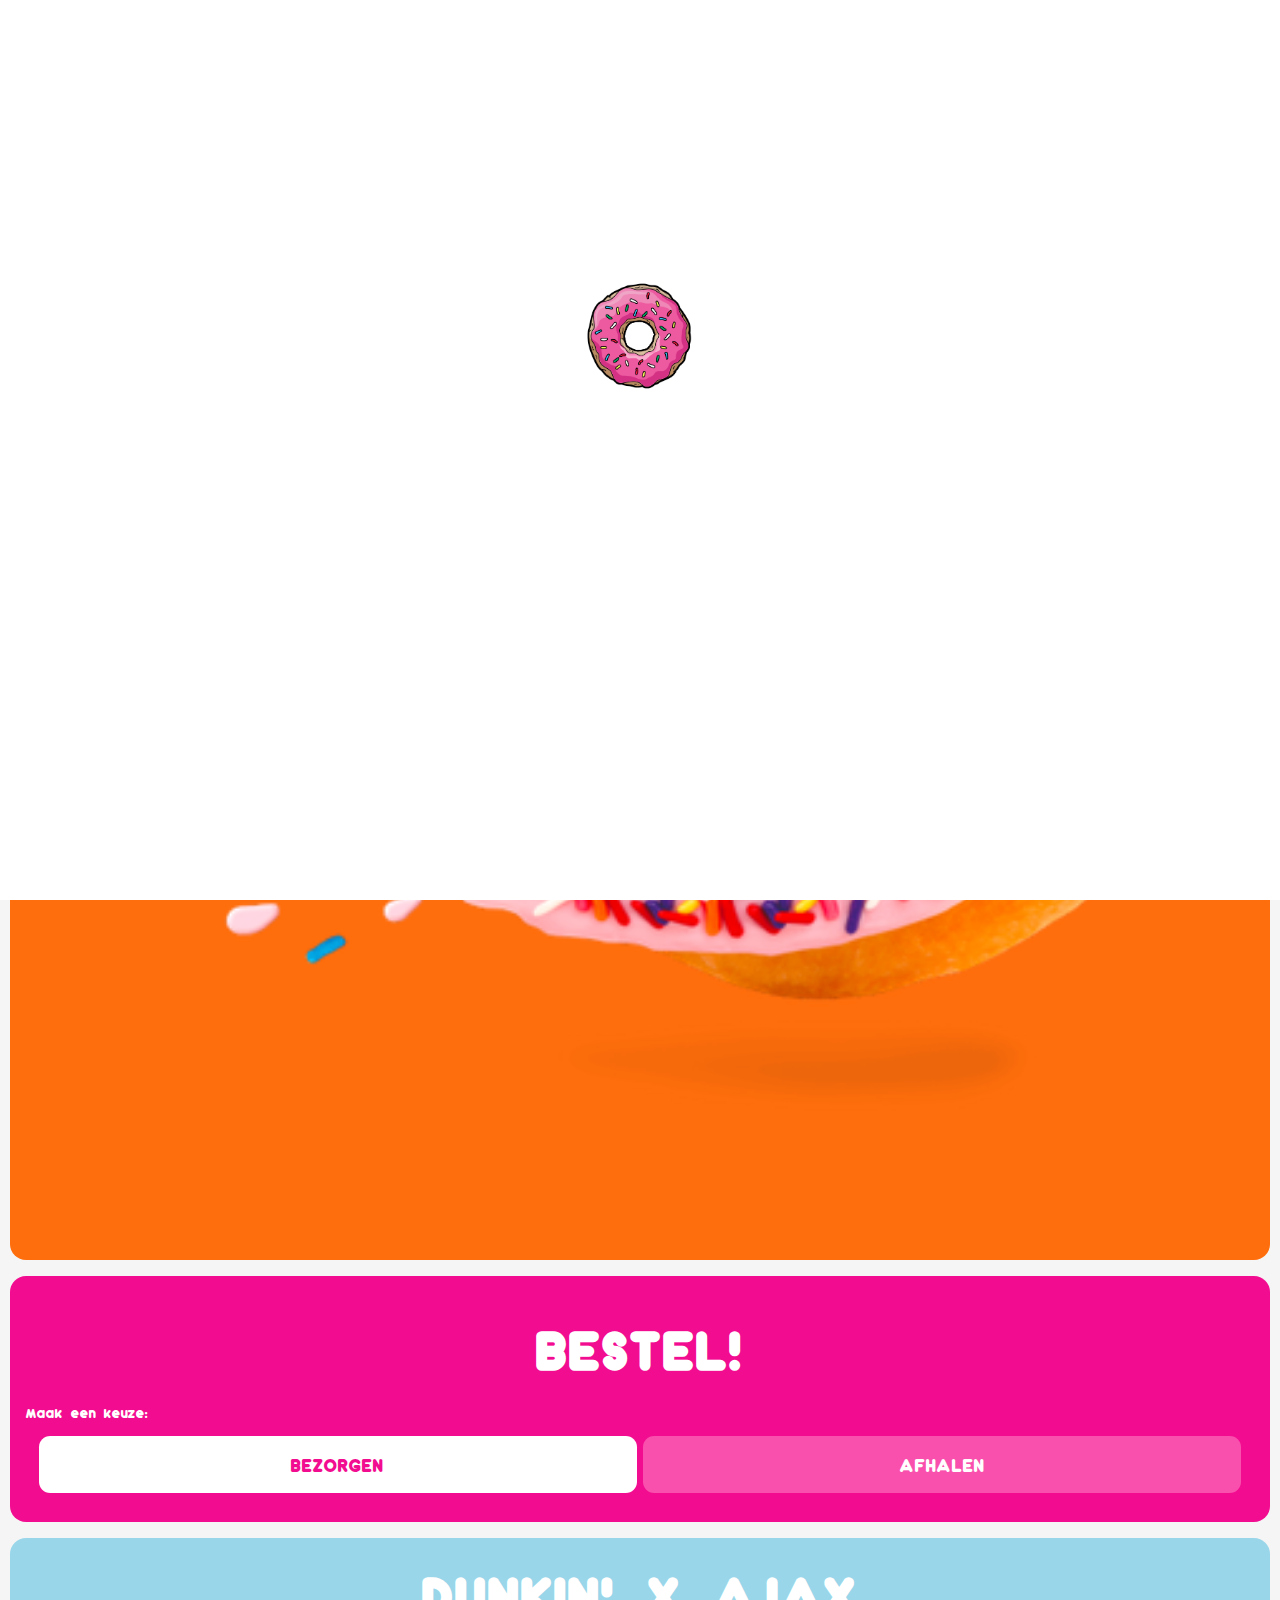
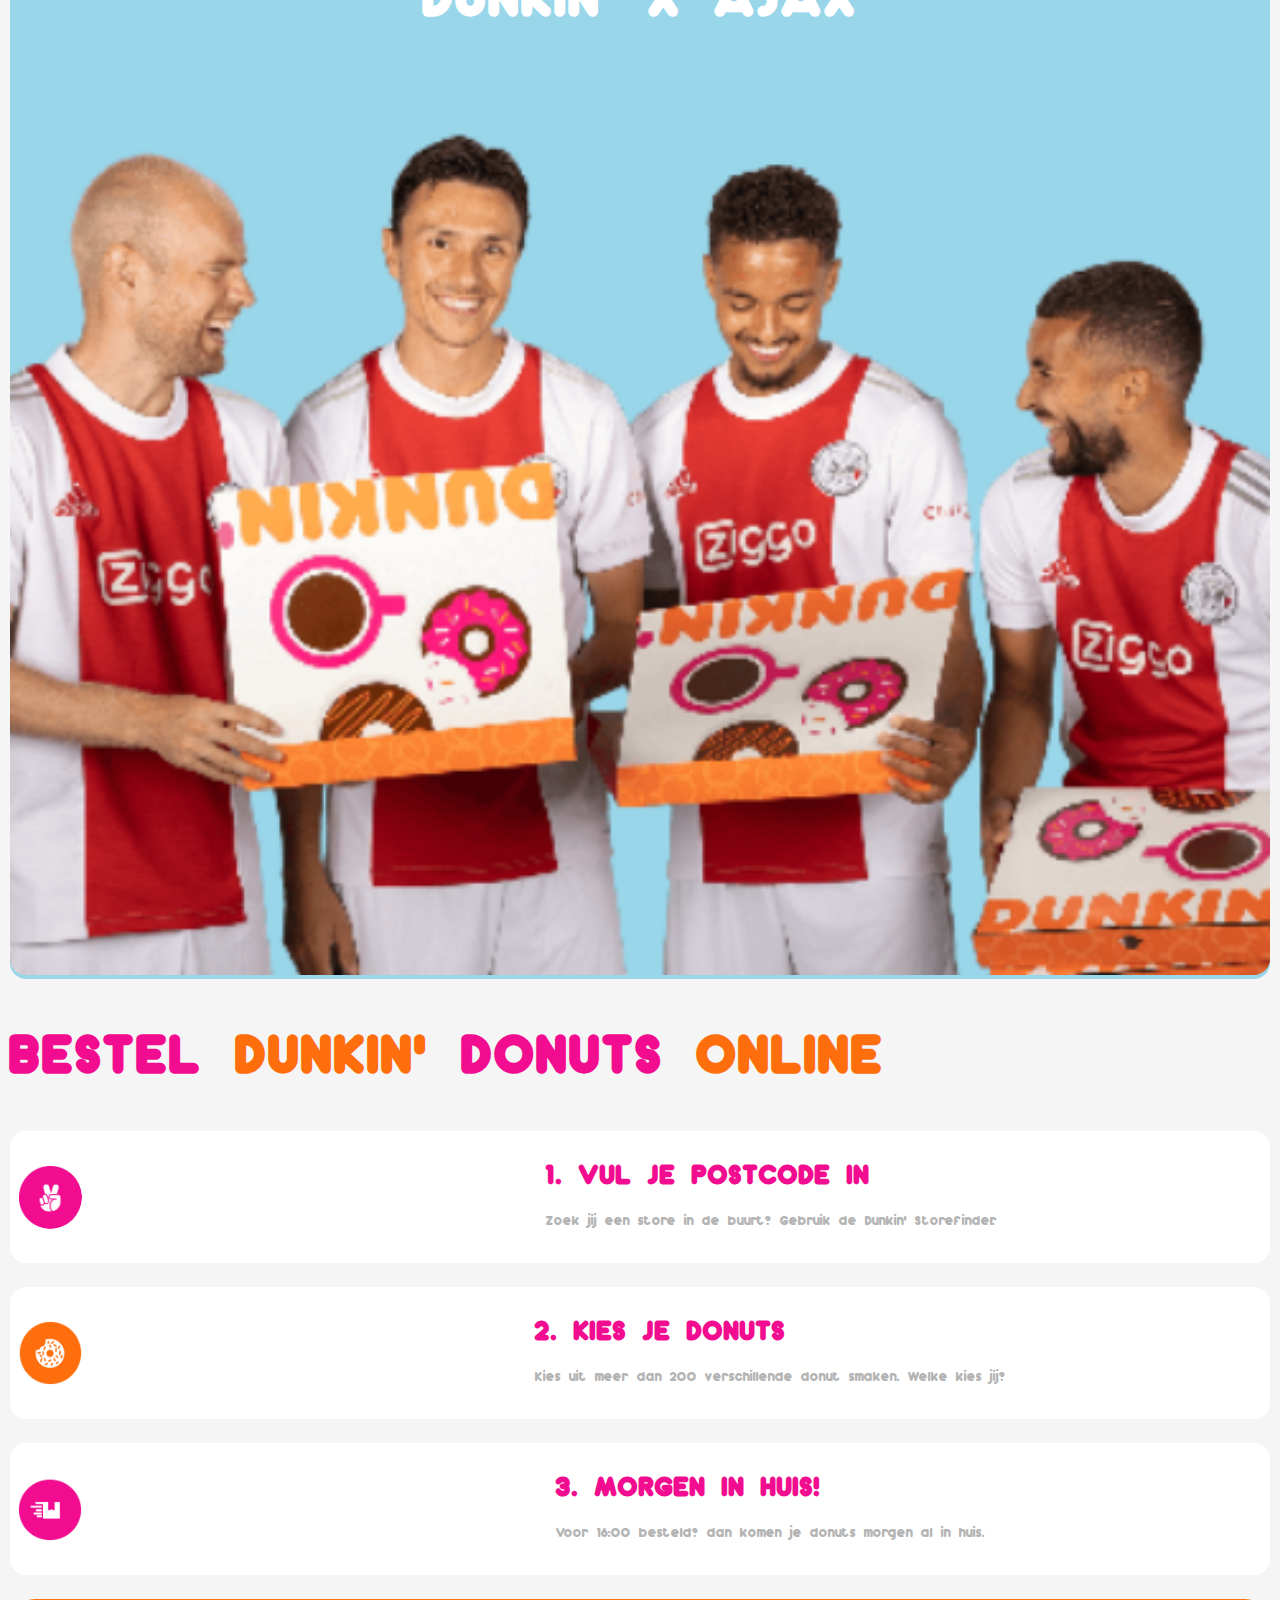
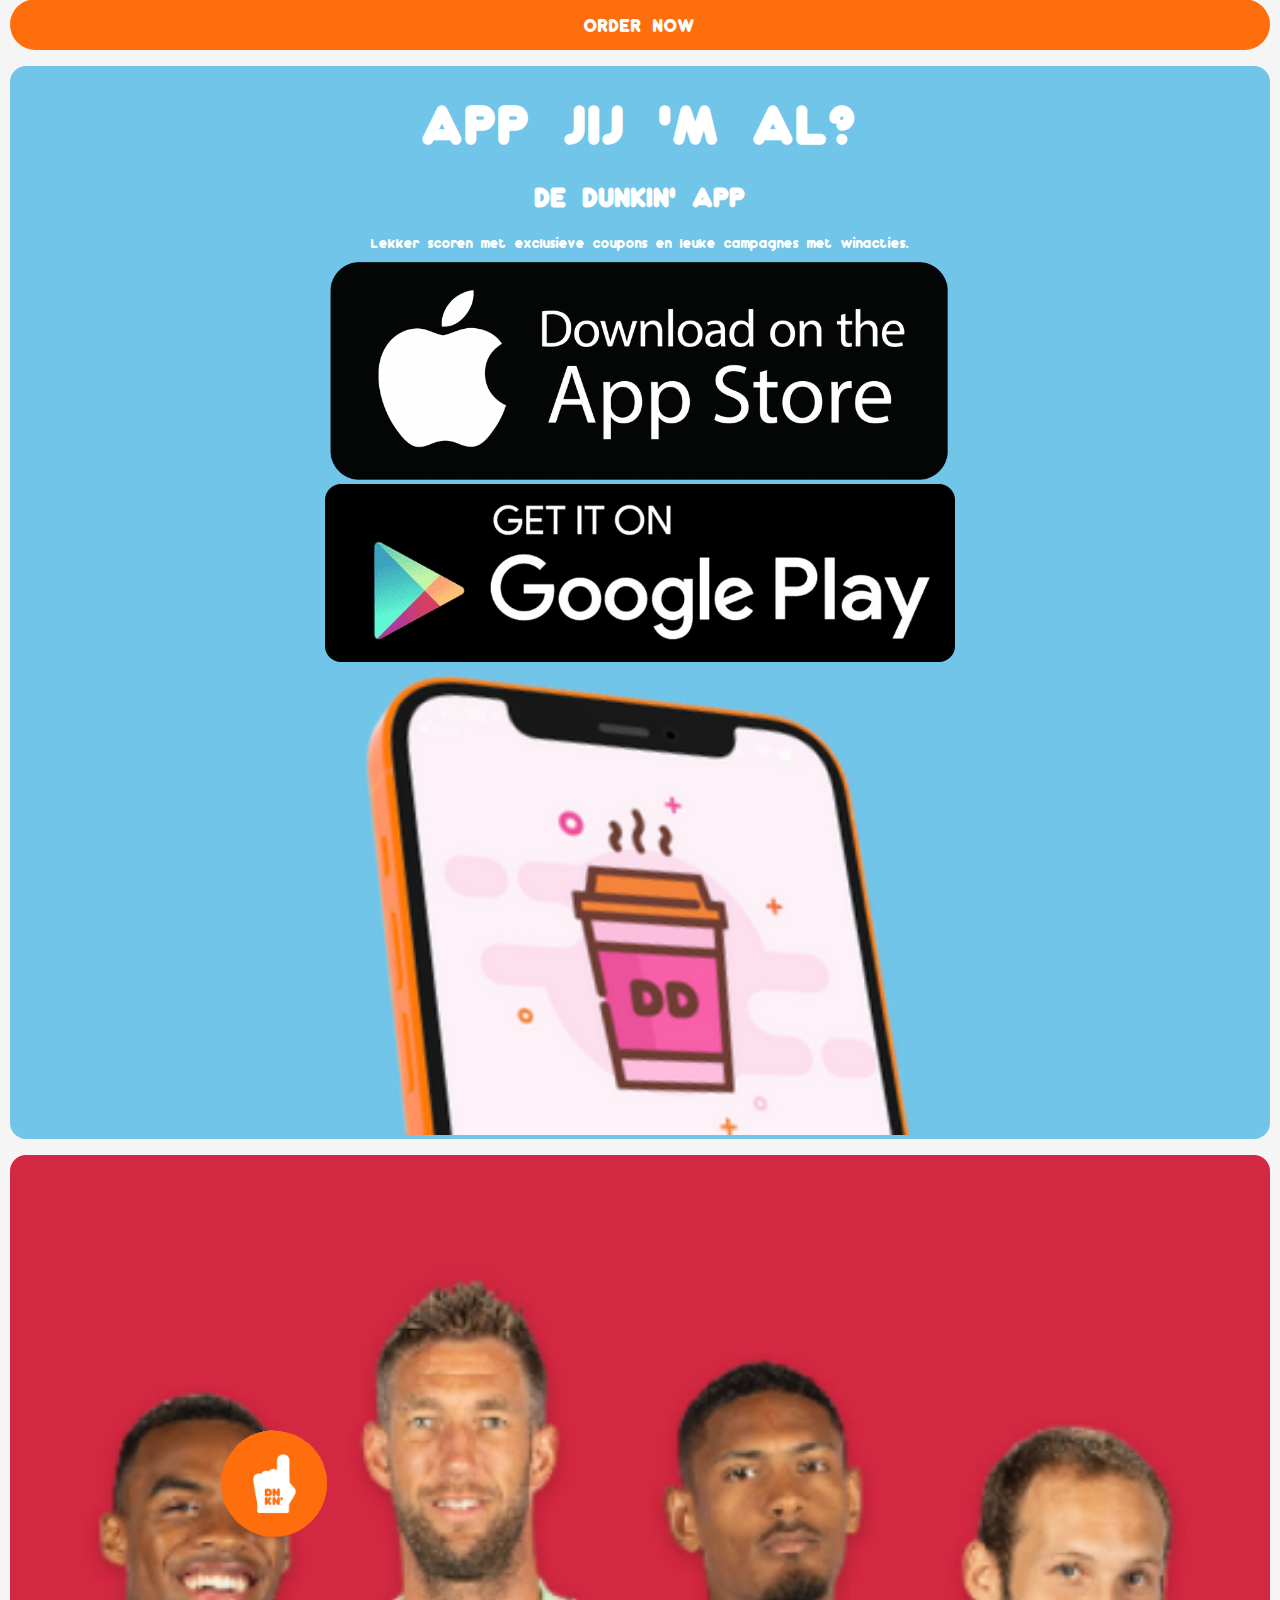
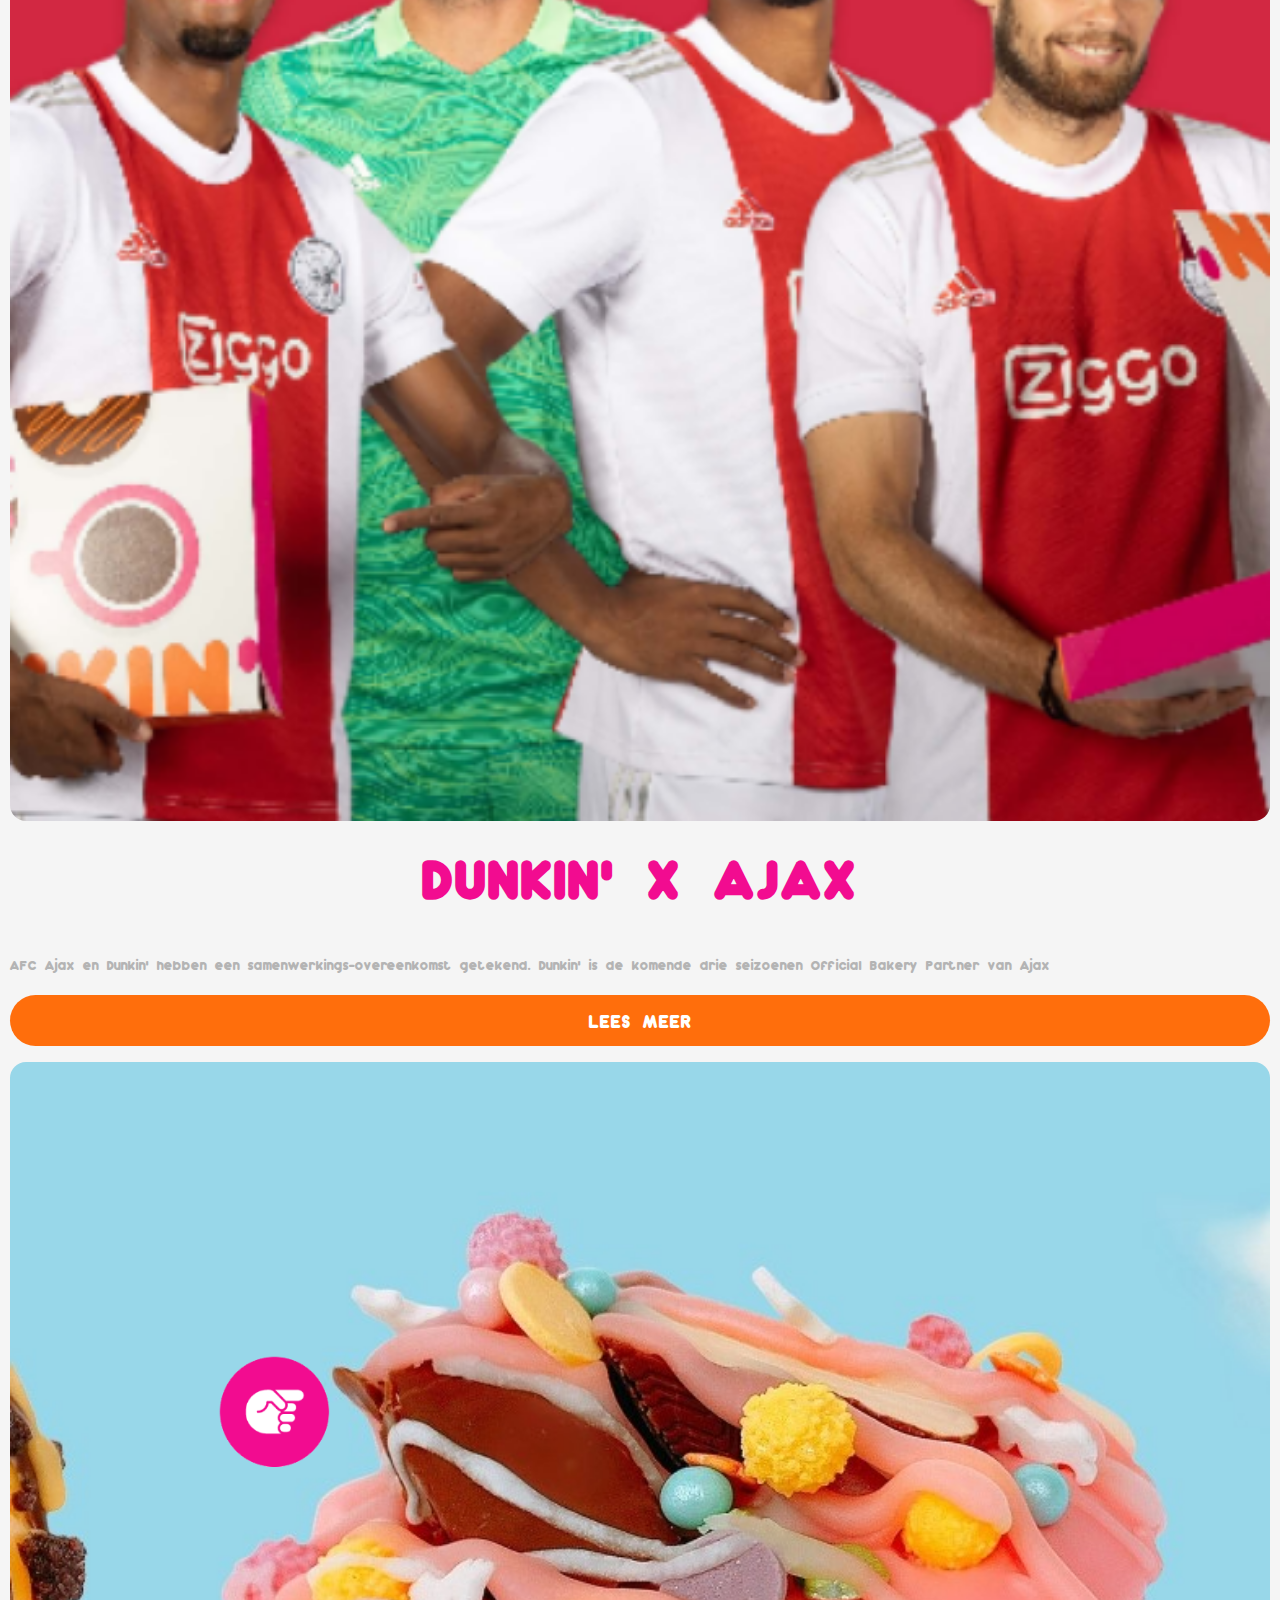
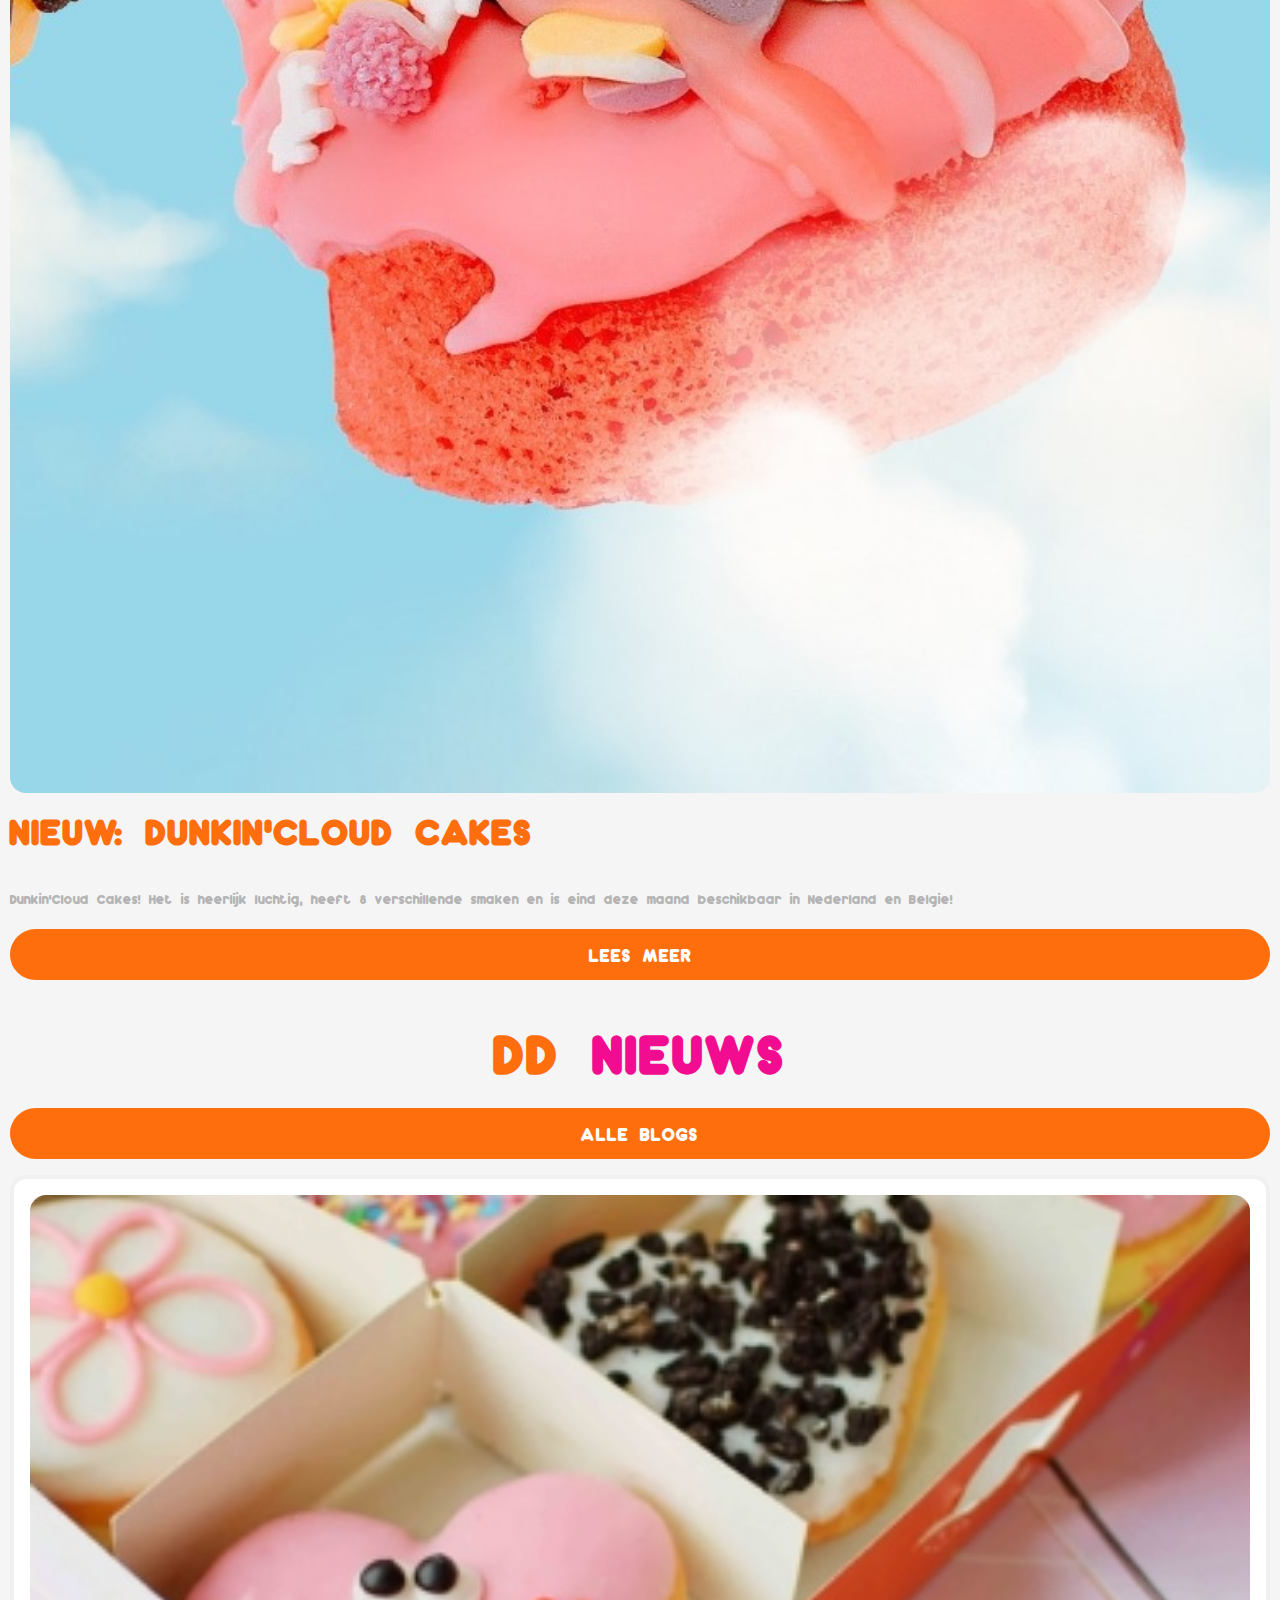
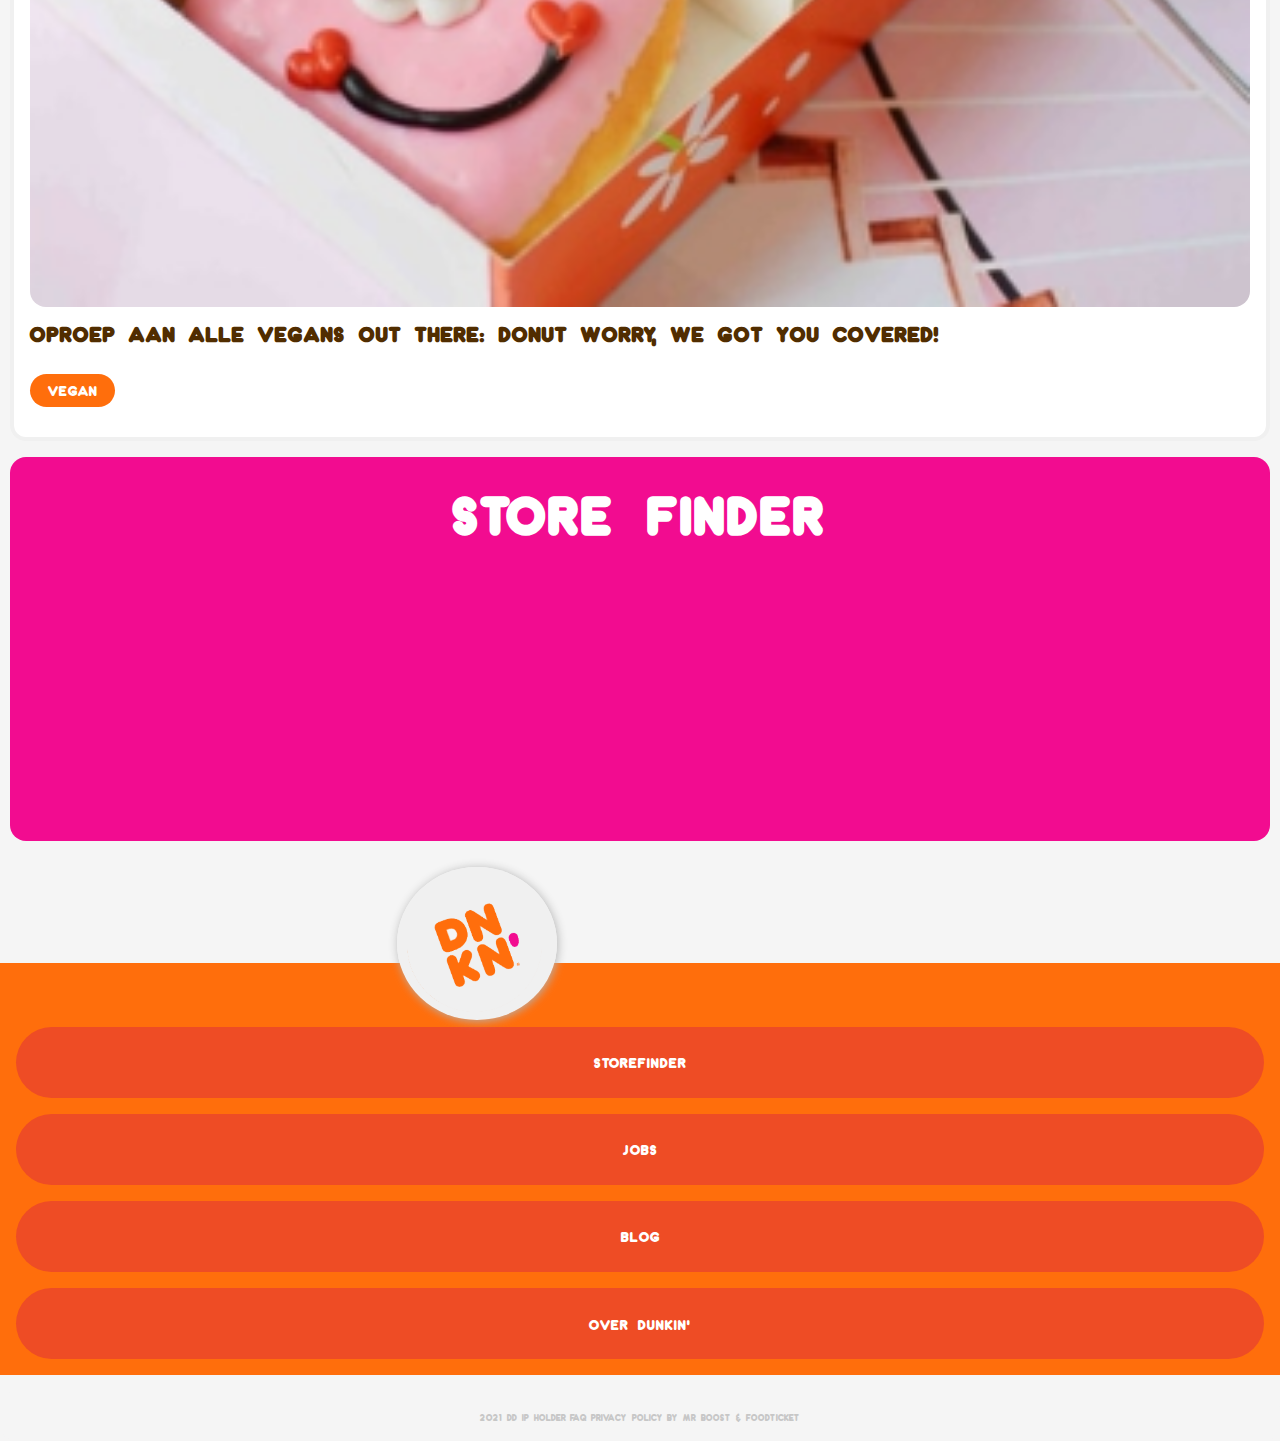
==== commit 74fe7643: "Herkansing aanpassingen readme" ====
--- a/index.html
+++ b/index.html
@@ -12,7 +12,7 @@
 	<link rel="icon" type="image/svg+xml" href="images/favicon.svg">
 </head>
 
-<body>
+<body id="home">
 	<header>
 		<img src="images/DunkinLogo.png" alt="dunkinlogo">
 		<nav>
@@ -27,13 +27,21 @@
 				<li><a href="index.html">Storefinder</a></li>
 				<li><a href="index.html">Jobs</a></li>
 				<li><a href="blog.html">Blog</a></li>
-				<li><a href="">More></a></li>
+				<li><a href="index.html">More></a></li>
 				<li><a href="index.html">Bestellen</a></li>
 			</ul>
 		</nav>
 	</header>
 
 	<main>
+
+
+		<!--Loadingscreen -->
+		<div class="loading">
+			<section class="donutload">
+				<img src="images/donutloading.png" alt="loadingdonut">
+			</section>
+		</div>
 
 		<!--Order now button section  -->
 		<section>
@@ -109,9 +117,9 @@
 
 		<!-- Dunkin' x Ajax -->
 		<section>
+			<h1>Dunkin' x Ajax</h1>
 			<img src="images/Dunkinajax2.png" alt="ajax">
 			<img src="images/icon1vinger.png" alt="icon1">
-			<h1>Dunkin' x Ajax</h1>
 			<p>AFC Ajax en Dunkin' hebben een samenwerkings-overeenkomst getekend. Dunkin' is de komende drie seizoenen
 				Official Bakery Partner van Ajax</p>
 			<a href="#">Lees meer</a>
@@ -120,9 +128,9 @@
 
 		<!-- Nieuw: Dunkin'Cloud cakes -->
 		<section>
+			<h1>Nieuw: Dunkin'Cloud Cakes</h1>
 			<img src="images/clouddonuts.jpg" alt="luchtdonut">
 			<img src="images/icon2vinger2.png" alt="icon2">
-			<h1>Nieuw: Dunkin'Cloud Cakes</h1>
 			<p>Dunkin'Cloud Cakes! Het is heerlijk luchtig, heeft 8 verschillende smaken en is eind deze maand
 				beschikbaar in Nederland en Belgie!</p>
 			<a href="blog.html">Lees meer</a>
@@ -136,17 +144,24 @@
 		</section>
 
 		<section>
+			<h2>Oproep aan alle vegans out there: Donut worry, we got you covered!</h2>
 			<img src="images/hartdonutblog.png" alt="hartdonut">
 			<a href="#">Vegan</a>
-			<h2>Oproep aan alle vegans out there: Donut worry, we got you covered!</h2>
 		</section>
 
 		<!-- Store finder -->
 		<section>
 			<h1>Store finder</h1>
+			<iframe
+				src="https://www.google.com/maps/embed?pb=!1m18!1m12!1m3!1d60142.85968249378!2d4.891539860876603!3d52.34569349626586!2m3!1f0!2f0!3f0!3m2!1i1024!2i768!4f13.1!3m3!1m2!1s0x47c609e9bfc7c42d%3A0x8c77a12cfbf24e4d!2sDunkin&#39;%20Donuts!5e0!3m2!1sen!2snl!4v1636561615110!5m2!1sen!2snl"
+				allowfullscreen="" loading="lazy"></iframe>
 		</section>
 
+		<!--iframe van google maps-->
+
+
 	</main>
+
 
 	<footer>
 
--- a/styles/style.css
+++ b/styles/style.css
@@ -10,7 +10,7 @@
 
 /****************/
 
-:root {
+:root, html[data-theme='light'] {
   --white: #ffffff;
   --mainColor: #ff6e0c;
   --SecondColor: #f20c90;
@@ -21,19 +21,8 @@
   --sectionBackground2: #71c5e8;
   --borderColor: #F0F0F0;
   --h2Color: #512D00;
-}
-
-html[data-theme='light'] {
-  --white: #ffffff;
-  --mainColor: #ff6e0c;
-  --SecondColor: #f20c90;
-  --backgroundColor: #f5f5f5;
-  --textColor: #b4b4b4;
-  --bestelButtonColor: #f950ad;
-  --sectionBackground1: #99d6ea;
-  --sectionBackground2: #71c5e8;
-  --borderColor: #F0F0F0;
-  --h2Color: #512D00;
+  --footerA: #EE4C25;
+  --footerA2: #C7C7C7;
 }
 
 html[data-theme='dark'] {
@@ -47,6 +36,8 @@
   --sectionBackground2: #237B98;
   --borderColor: #818181;
   --h2Color: #b4b4b4;
+  --footerA: #d33a14;
+  --footerA2: #c7c7c7aa;
 }
 
 /****************/
@@ -100,6 +91,7 @@
   position: fixed;
   left: 1em;
   top: 1.2em;
+  width: min-content;
 }
 
 header a:nth-of-type(2) {
@@ -108,6 +100,7 @@
   position: fixed;
   right: 1.3em;
   top: 1.2em;
+  width: min-content;
 }
 
 nav img {
@@ -144,12 +137,17 @@
   overflow: hidden;
   position: inherit;
   font-size: 2em;
-}
+  width: auto;
+}
+
+/** Width auto om te centeren**/
 
 header nav:nth-of-type(2).open {
   height: 100%;
   position: fixed;
 }
+
+/** position fixed anders niet in scherm **/
 
 /****************/
 
@@ -161,6 +159,66 @@
   display: grid;
   gap: 1em;
   padding: 0.6em;
+}
+
+/****************/
+
+/***loading screen***/
+
+/****************/
+
+@keyframes donutload-animation {
+  0% {
+    transform: rotate(0);
+  }
+  100% {
+    transform: rotate(360deg);
+  }
+}
+
+section.donutload img {
+  animation-name: donutload-animation;
+  animation-duration: .5s;
+  animation-iteration-count: 3;
+  height: 8em;
+  width: 8em;
+  display: block;
+  margin: 17em auto;
+}
+
+/*display block om links en rechts te centeren met auto, 17em om van boven*/
+
+div.loading {
+  height: 100%;
+  width: 100%;
+  background-color: var(--white);
+  position: fixed;
+  z-index: 999;
+  transition: .6s;
+  top: 0;
+  left: 0;
+}
+
+/* omg help
+section.donutload {
+  background-color: var(--white);
+} 
+*/
+
+@keyframes fadeOut {
+  from {
+    opacity: 1;
+  }
+  to {
+    opacity: 0;
+  }
+}
+
+div.remove-loading {
+  opacity: 0;
+  z-index: -99;
+  animation-name: fadeOut;
+  animation-duration: .6s;
 }
 
 /****************/
@@ -210,6 +268,20 @@
   text-decoration: none;
   padding: 0.80em 7.48em;
   border-radius: 7.48em;
+  width: 100%;
+  display: block;
+  text-align: center;
+}
+
+/**Width + display block voor 'responsive' op telefoons**/
+
+a:hover {
+  transform: scale(0.9);
+  background-color: var(--SecondColor);
+}
+
+a:active {
+  background-color: var(--footerA);
 }
 
 /****************/
@@ -235,7 +307,7 @@
 /****************/
 
 section:nth-of-type(1) {
-  margin: 20px auto;
+  margin: 1em auto;
 }
 
 /****************/
@@ -267,7 +339,6 @@
 
 section:nth-of-type(3) section {
   display: flex;
-  justify-content: space-evenly;
   margin: .625em;
 }
 
@@ -277,18 +348,22 @@
 
 /****************/
 
-section:nth-of-type(3) a:nth-of-type(1) {
+#home section:nth-of-type(3) a:nth-of-type(1) {
   background-color: var(--white);
   color: var(--SecondColor);
   border-radius: 0.70em;
-  padding: 1em 1.3em;
-}
+  padding: 1em 1em;
+  margin: 0.2em;
+}
+
+/*#home doordat de a op de blogs pagina styling anders niet pakt*/
 
 section:nth-of-type(3) a:nth-of-type(2) {
   background-color: var(--bestelButtonColor);
   color: var(--white);
   border-radius: 0.70em;
-  padding: 1em 1.3em;
+  padding: 1em 1em;
+  margin: 0.2em;
 }
 
 /****************/
@@ -327,25 +402,21 @@
 }
 
 section:nth-of-type(5) article {
-  display: flex;
   align-items: center;
   padding: .5em;
   gap: 1em;
   background-color: var(--white);
   color: var(--SecondColor);
   border-radius: 1em;
-}
-
-section:nth-of-type(5) article section {
-  display: flex;
-  flex-direction: column;
-  align-items: baseline;
-}
+  display: grid;
+  grid-template-columns: 1fr 4fr;
+}
+
+/* hoeveel fr's er staan beslist hoeveel columns, (2) en hoe groter het nummer, hoe groter het vakje is.*/
 
 section:nth-of-type(5) article section h2 {
   text-align: left;
   margin-top: 0;
-  padding: 0;
 }
 
 section:nth-of-type(5) article img {
@@ -355,9 +426,7 @@
   border-radius: 50%;
 }
 
-section:nth-of-type(5) a {
-  display: block;
-}
+/*-1 order zodat de andere elementen niet gestyled hoeven te worden*/
 
 /****************/
 
@@ -389,17 +458,27 @@
 
 /****************/
 
+section:nth-of-type(7) {
+  display: flex;
+  flex-direction: column;
+}
+
+/*display flex + flex-direction column om de order te bepalen.*/
+
 section:nth-of-type(7) h1 {
   color: var(--SecondColor);
 }
 
 section:nth-of-type(7) img {
   border-radius: 1em;
-}
+  order: -1;
+}
+
+/*-1 order zodat de andere elementen niet gestyled hoeven te worden*/
 
 section:nth-of-type(7) img:nth-of-type(2) {
   position: absolute;
-  top: 18.3em;
+  top: 17em;
   left: 13em;
   height: 7em;
   width: 7em;
@@ -414,6 +493,15 @@
 /***Nieuw: Dunkin'Cloud cakes***/
 
 /****************/
+
+section:nth-of-type(8) {
+  display: flex;
+  flex-direction: column;
+}
+
+section:nth-of-type(8) img {
+  order: -1;
+}
 
 section:nth-of-type(8) h1 {
   color: var(--mainColor);
@@ -463,6 +551,12 @@
   border-radius: 1em;
   border: 4px solid var(--borderColor);
   padding: 1em;
+  display: flex;
+  flex-direction: column;
+}
+
+section:nth-of-type(10) img {
+  order: -1;
 }
 
 section:nth-of-type(10) a {
@@ -505,7 +599,7 @@
 }
 
 footer section:first-of-type a, #blogs footer section:first-of-type a {
-  background-color: #EE4C25;
+  background-color: var(--footerA);
   padding: 2em;
   width: 100%;
   display: block;
@@ -529,10 +623,13 @@
 
 footer section:last-of-type a, #blogs footer section:last-of-type a {
   background: none;
-  color: #C7C7C7;
+  color: var(--footerA2);
   font-size: 0.5em;
   padding: 0%;
-}
+  display: contents;
+}
+
+/**display contents zodat de linkjes niet in een block zitten en niet centered staan zoals bij de a**/
 
 footer img {
   border-radius: 50%;
@@ -540,7 +637,7 @@
   box-shadow: 1px 1px 10px var(--textColor);
   position: absolute;
   top: -6em;
-  left: 28%;
+  left: 31%;
 }
 
 /****************/
@@ -553,46 +650,48 @@
   padding: 0;
 }
 
-#blogs section:nth-of-type(1) {
+#blogs main>section:nth-of-type(1) {
   background-color: var(--SecondColor);
   margin: 0;
   padding: 0;
 }
 
-#blogs section:nth-of-type(2), #blogs section:nth-of-type(3), #blogs section:nth-of-type(4), #blogs section:nth-of-type(5) {
+/* blogs > gedaan zodat de loading screen geen roze achtergrond heeft. zo geeft het alleen de achtergrond die de eerste section nth of type in blogs en niet dieper als in divs (die ook first nth of type is*/
+
+#blogs div section:nth-of-type(1), #blogs div section:nth-of-type(2), #blogs div section:nth-of-type(3), #blogs div section:nth-of-type(4) {
   background-color: var(--white);
   border-radius: 1em;
-  border: 4px solid var (--borderColor);
+  border: 4px solid var(--borderColor);
   padding: 1em;
-}
-
-#blogs main section:nth-of-type(2) a, #blogs section:nth-of-type(4) a {
+  display: flex;
+  flex-direction: column;
+}
+
+#blogs div section:nth-of-type(1) a, #blogs div section:nth-of-type(3) a {
   padding: 0.5em 1.4em;
   margin: 1.1em 0;
   font-size: 0.8em;
   display: block;
   width: min-content;
-}
-
-#blogs section:nth-of-type(3) a, #blogs section:nth-of-type(5) a {
+  order: 2;
+}
+
+#blogs div section:nth-of-type(2) a, #blogs div section:nth-of-type(4) a {
   background-color: var(--SecondColor);
-  color: var(--white);
-  font-family: 'Dunkin Regular';
-  text-transform: uppercase;
-  text-decoration: none;
   padding: 0.5em 1.4em;
-  border-radius: 7.48em;
   margin: 1.1em 0;
   font-size: 0.8em;
   display: block;
   width: min-content;
-}
-
-#blogs section:nth-of-type(2) h2, #blogs section:nth-of-type(3) h2, #blogs section:nth-of-type(4) h2, #blogs section:nth-of-type(5) h2 {
-  color: #512D00;
+  order: 2;
+}
+
+#blogs div section:nth-of-type(1) h2, #blogs div section:nth-of-type(2) h2, #blogs div section:nth-of-type(3) h2, #blogs div section:nth-of-type(4) h2 {
+  color: var(--h2Color);
   font-size: 1.2em;
   line-height: 1.1em;
   text-align: left;
+  order: 3;
 }
 
 /****************/
@@ -621,7 +720,7 @@
   color: var(--white);
 }
 
-#catogorieen, #datum {
+#categorieen, #datum {
   border: 4px solid var(--white);
   margin: 1.1em;
   font-size: 0.8em;
@@ -631,5 +730,14 @@
   padding: 0.6em;
   font-family: 'Dunkin Regular';
   text-transform: uppercase;
-  color: var(--SecondColor);
+  color: var(--white);
+  background-color: var(--SecondColor);
+}
+
+iframe {
+  width: 100%;
+  height: 15em;
+  border: none;
+  display: block;
+  margin: auto auto 2em;
 }